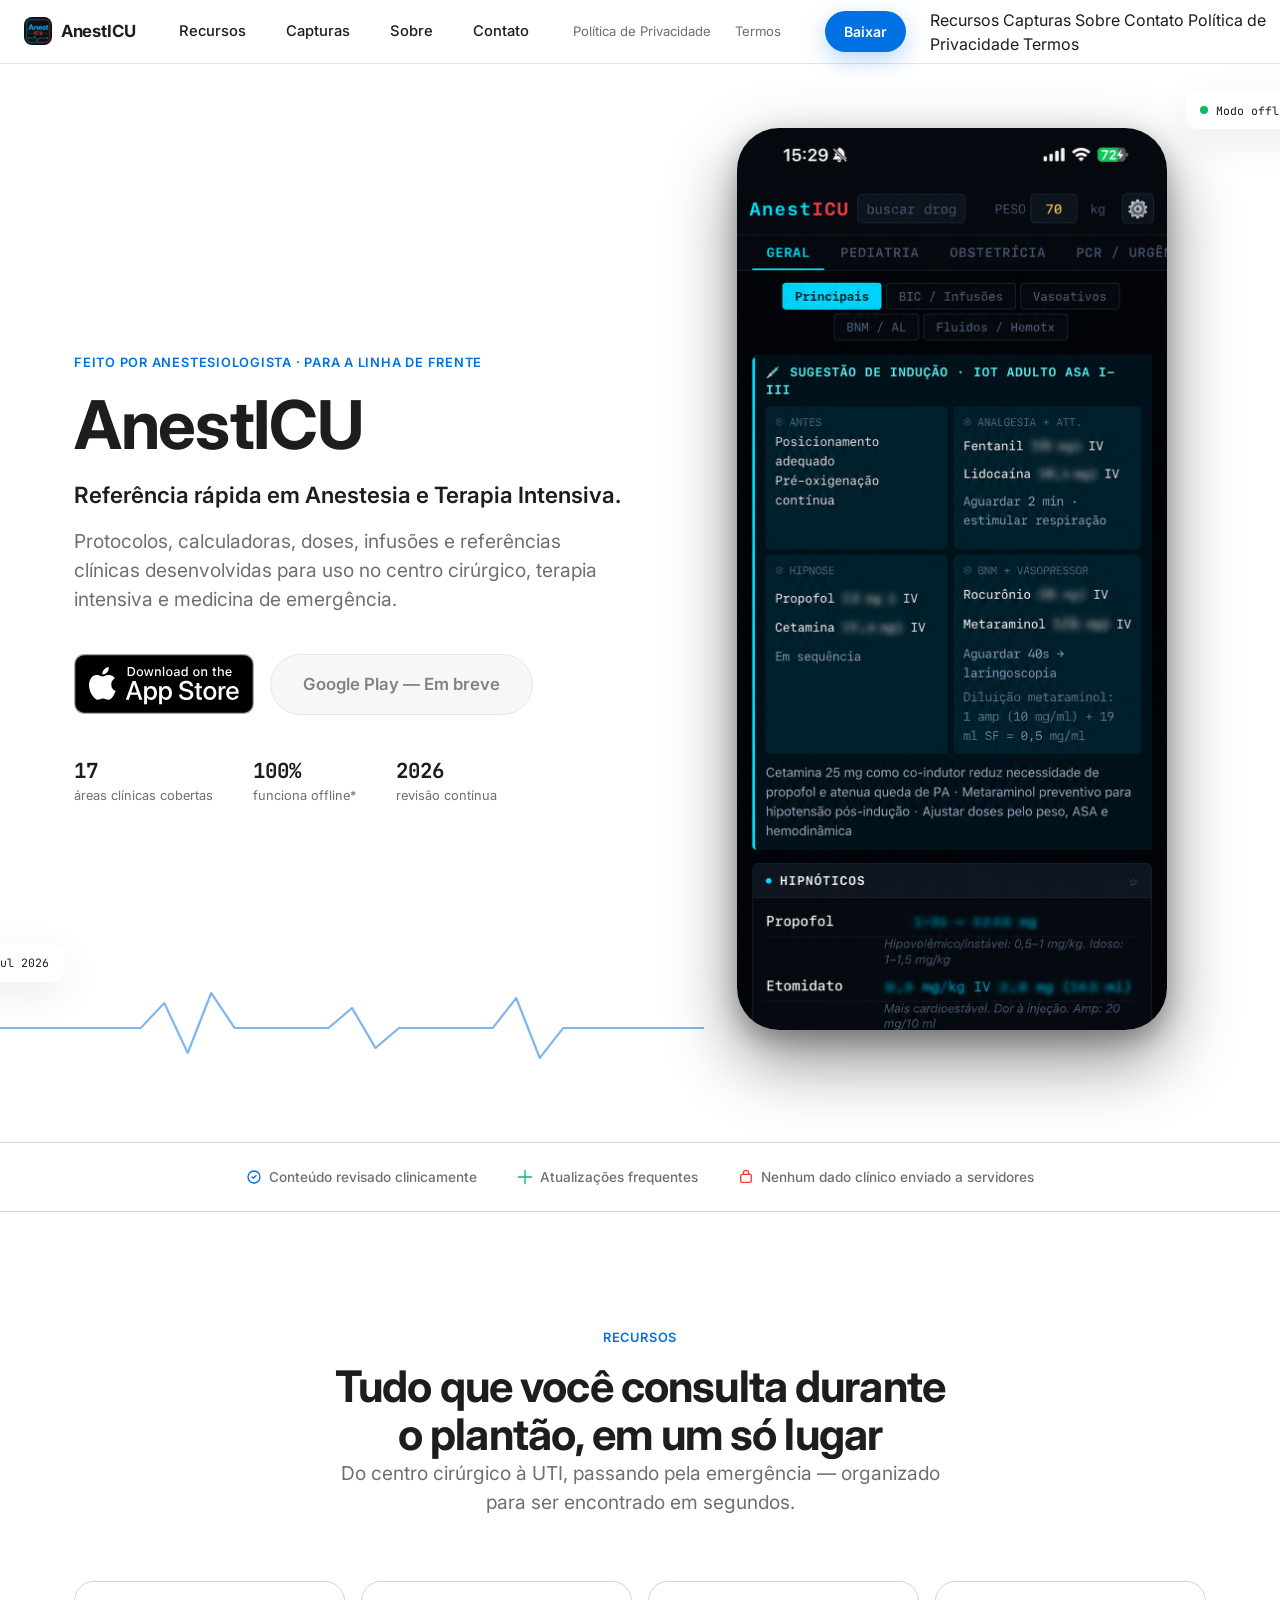
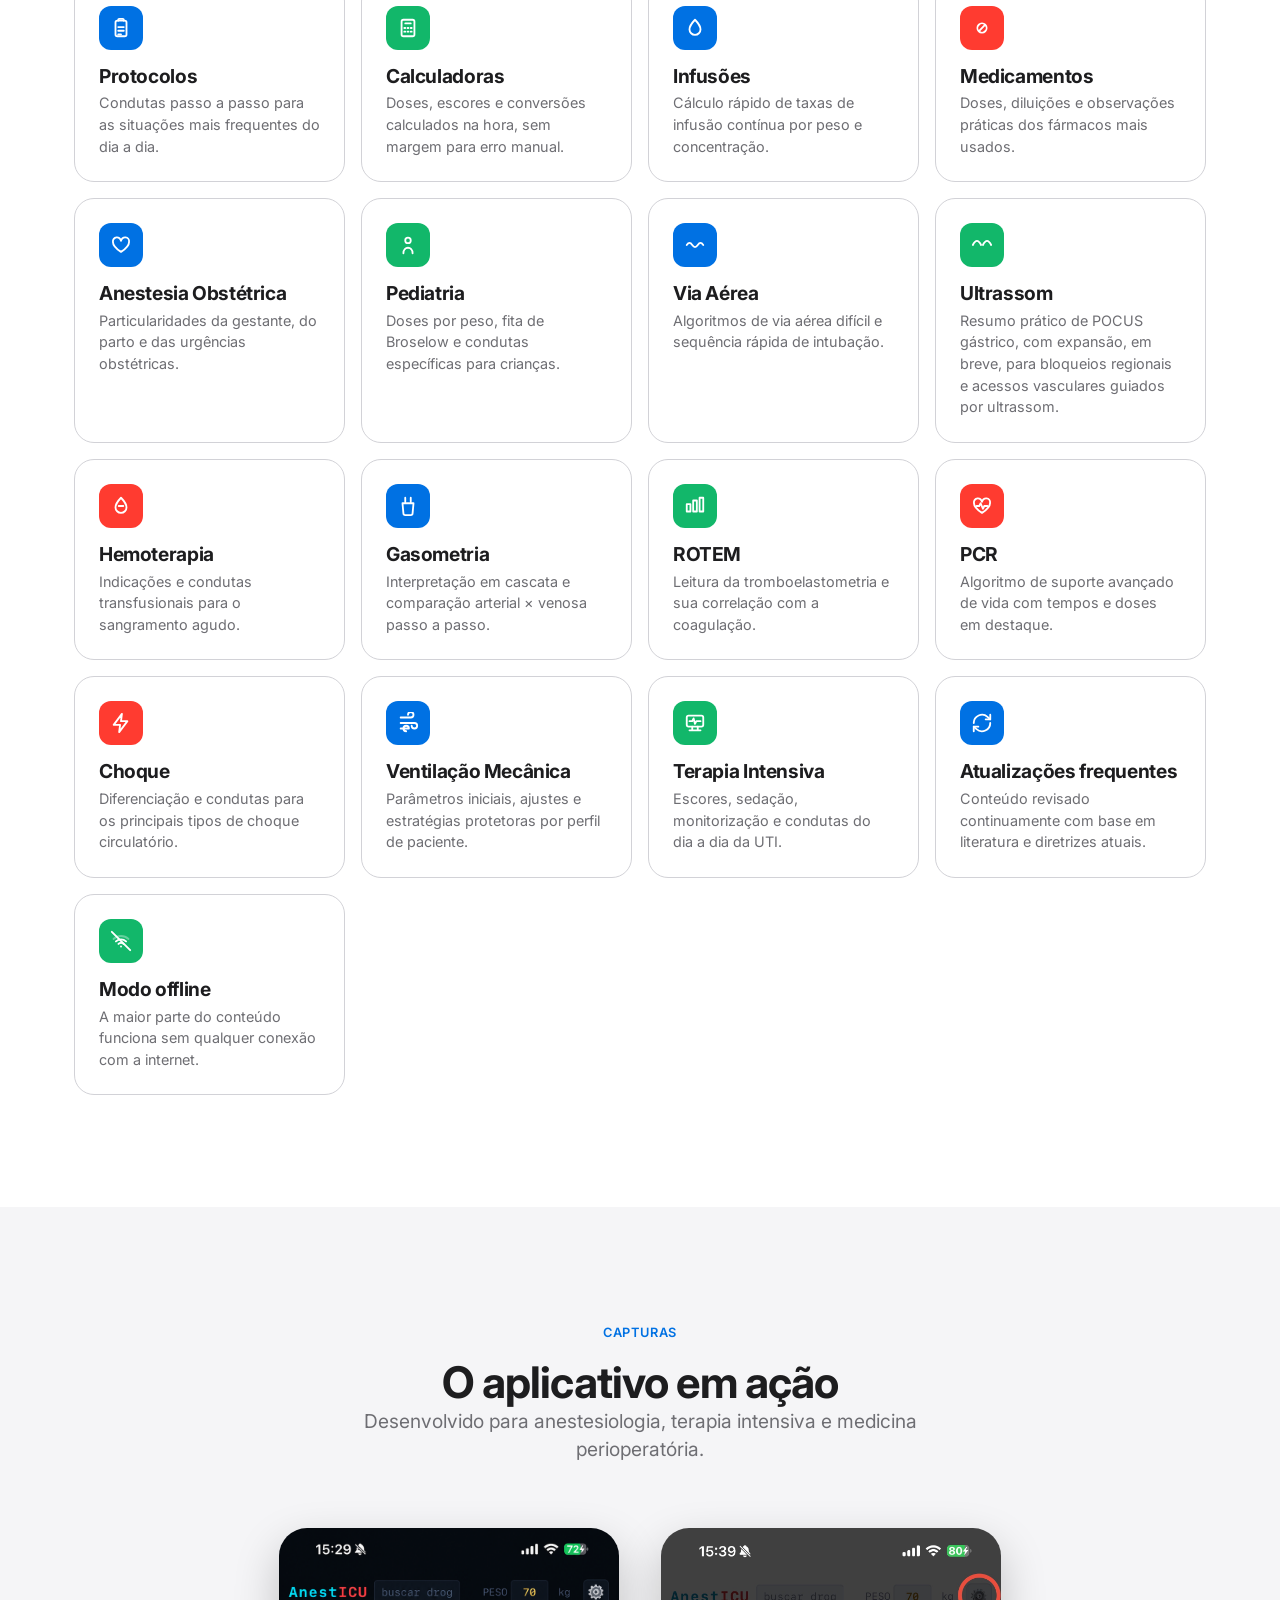
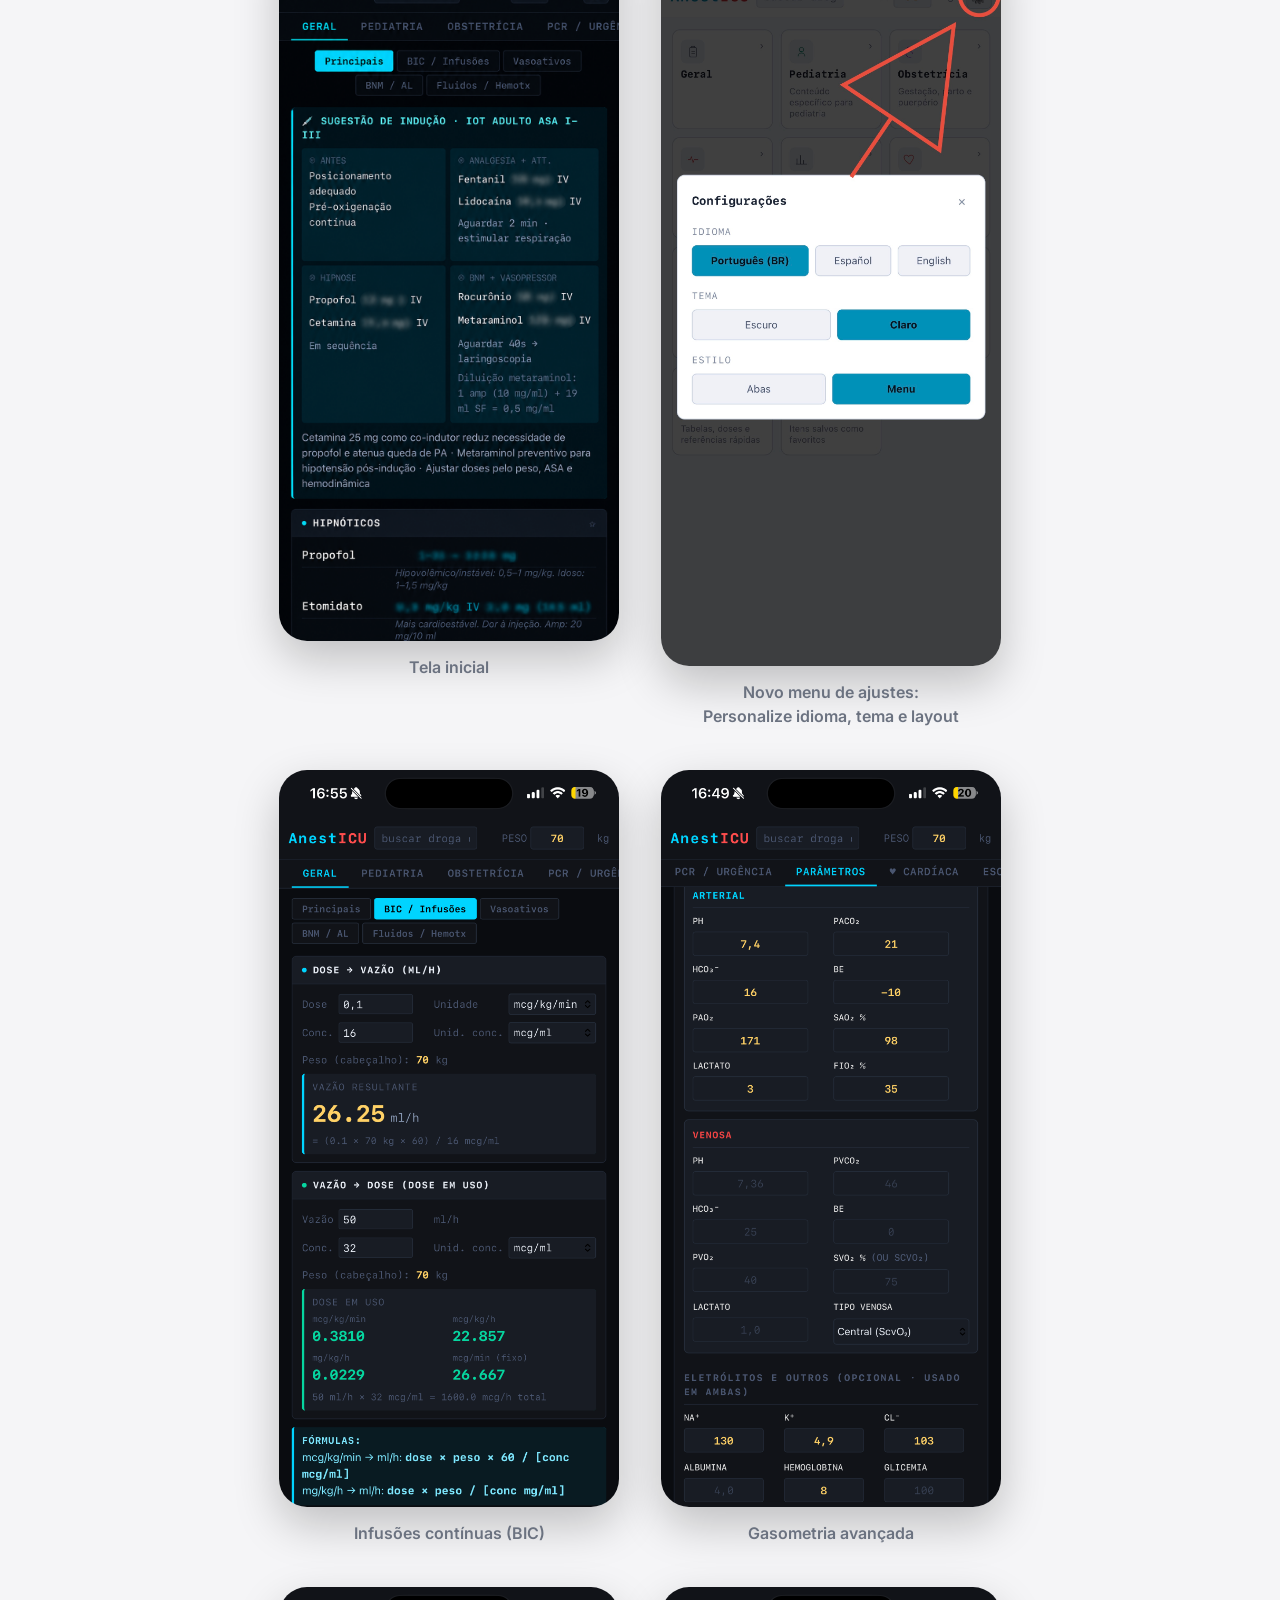
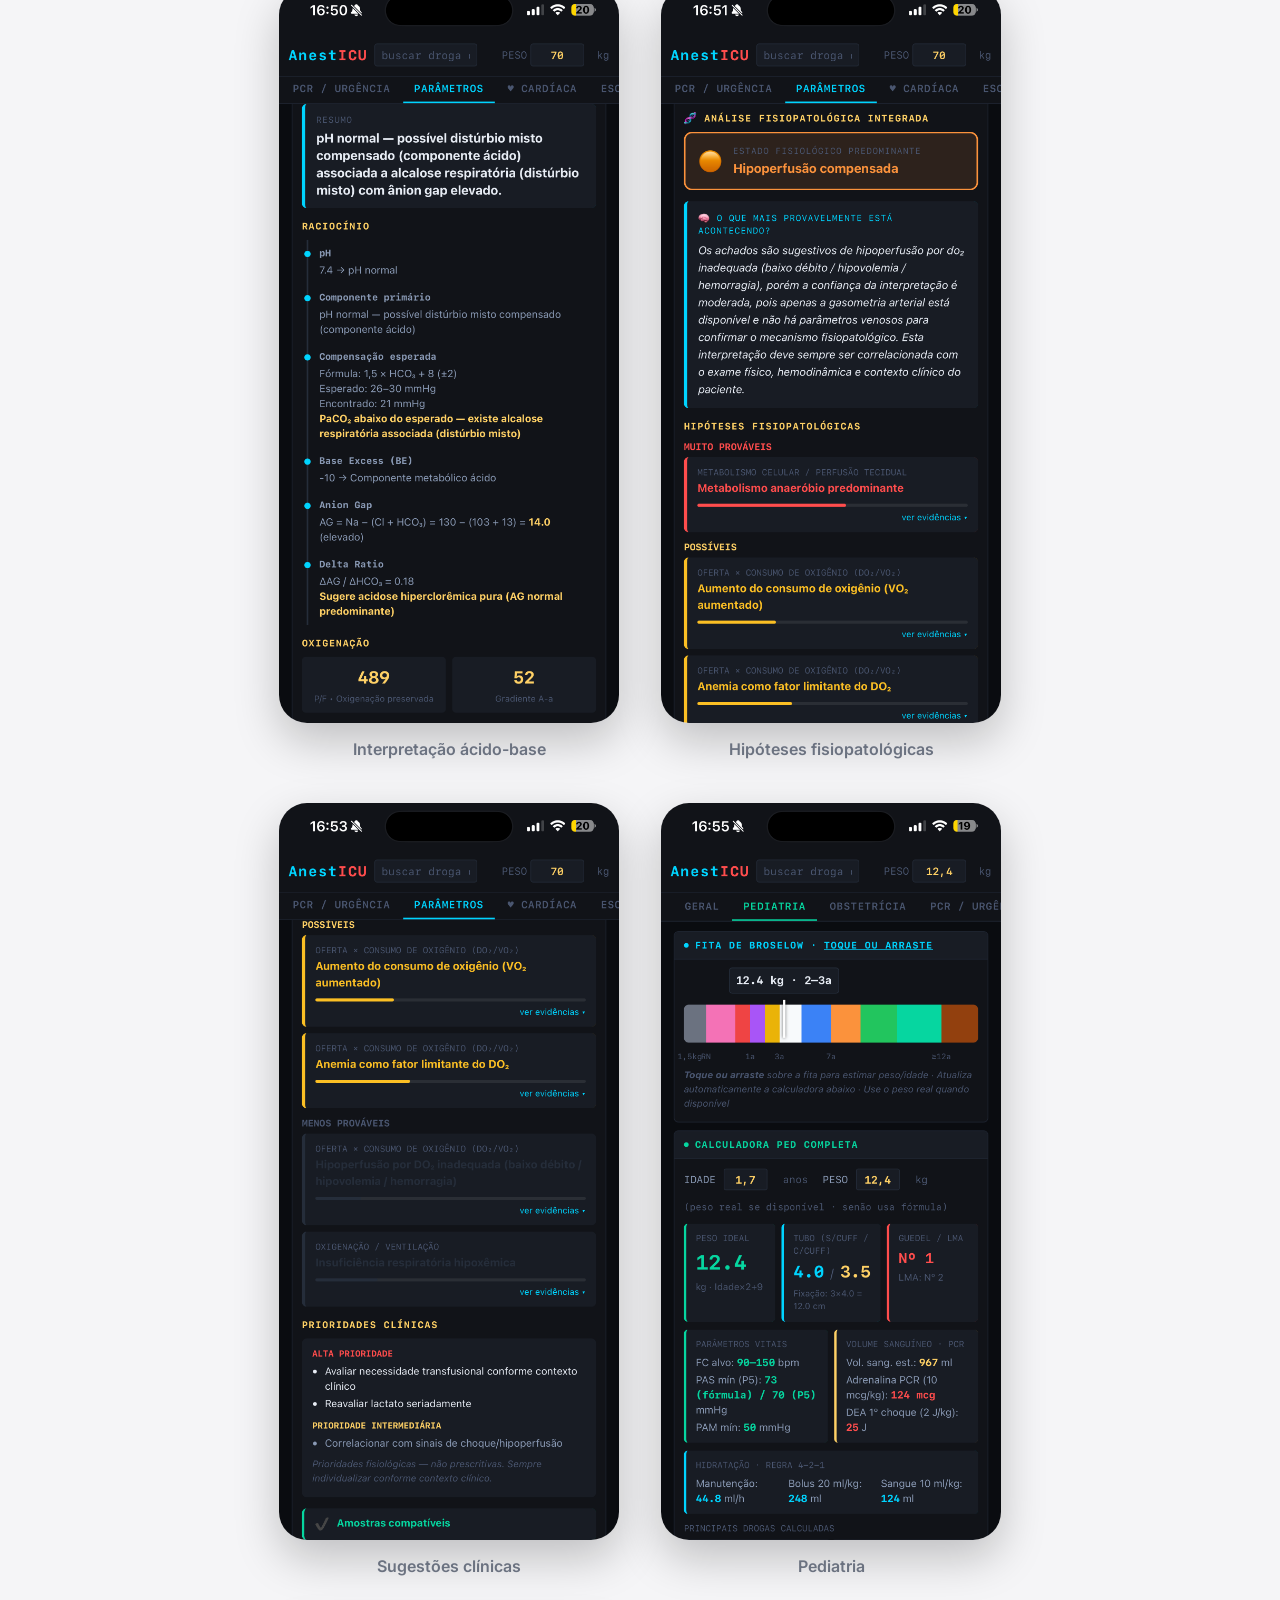
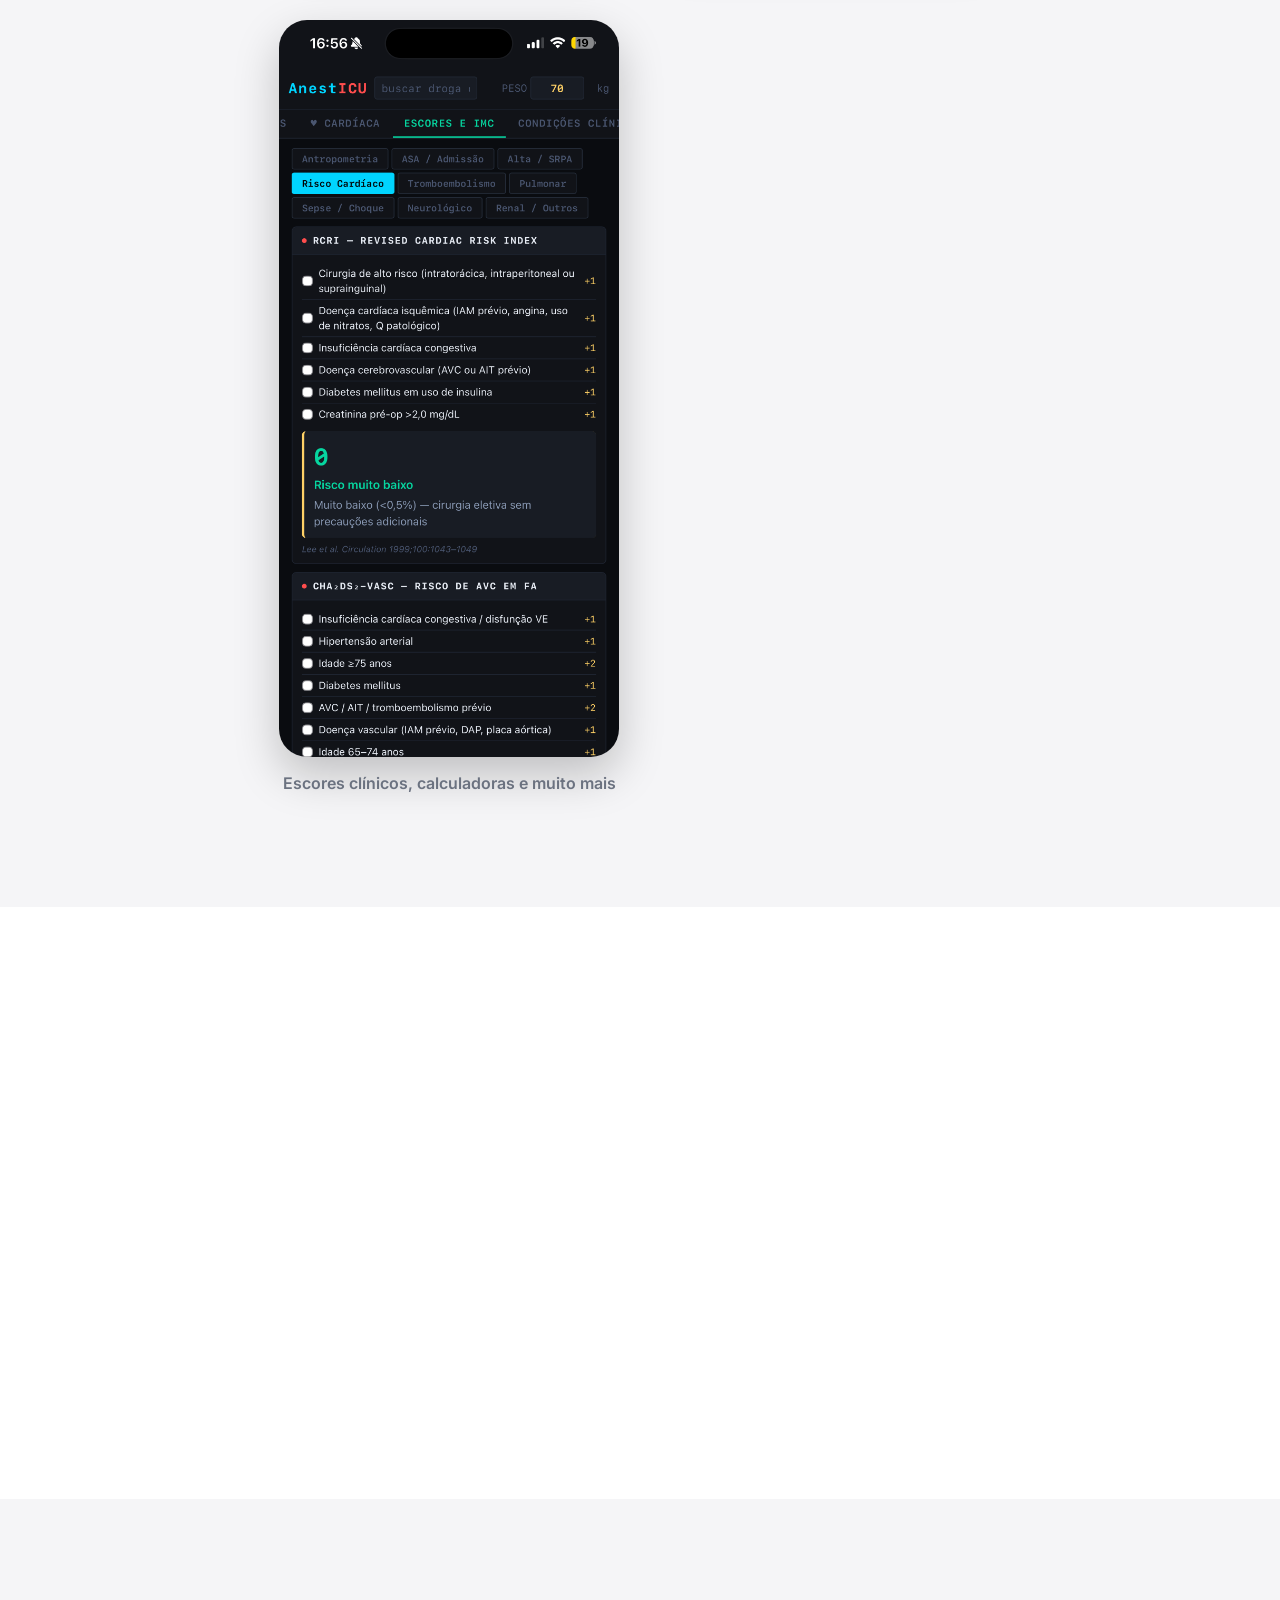
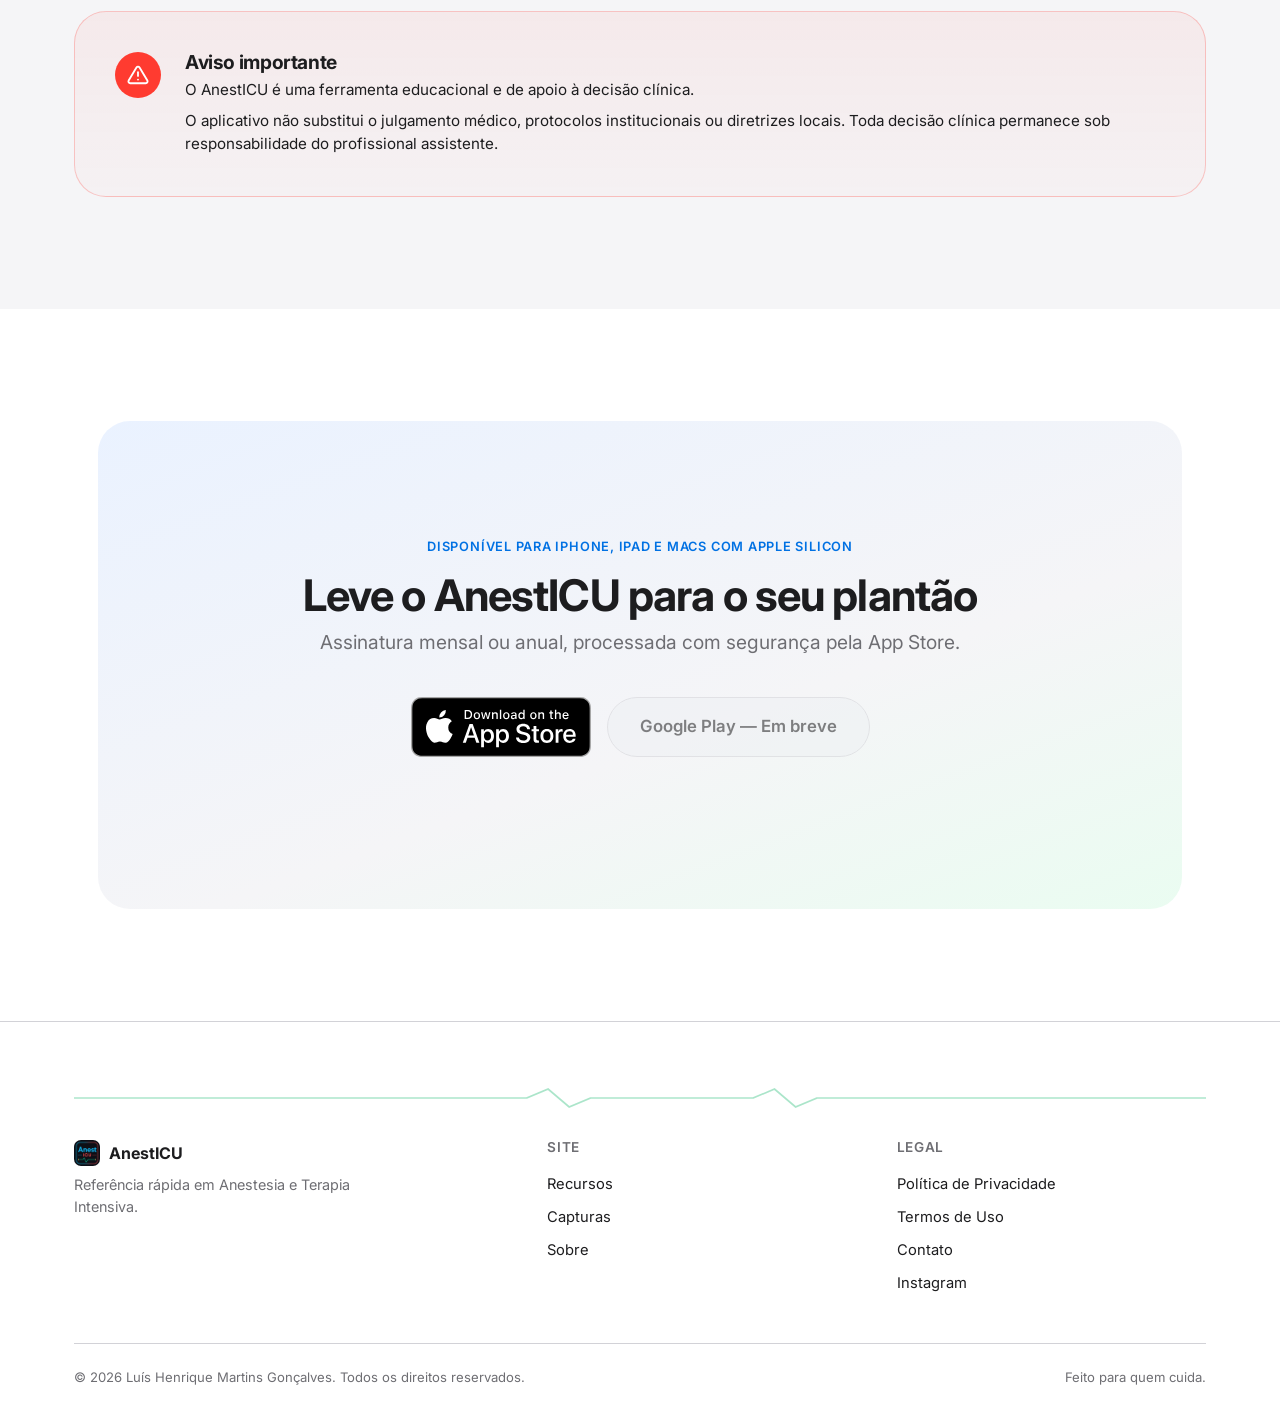
==== index.html @ 001b87fc "salvar novas imagens" ====
<!DOCTYPE html>
<html lang="pt-BR">
<head>
<meta charset="UTF-8" />
<meta name="viewport" content="width=device-width, initial-scale=1.0" />
<title>AnestICU — Referência rápida em Anestesia e Terapia Intensiva</title>
<meta name="description" content="AnestICU reúne protocolos, calculadoras, doses de medicamentos e referências clínicas para anestesiologistas, intensivistas, emergencistas e residentes. Acesso rápido, inclusive offline." />
<meta name="keywords" content="anestesia, terapia intensiva, UTI, anestesiologia, aplicativo médico, calculadora médica, protocolos clínicos, gasometria, ROTEM, via aérea, emergência" />
<meta name="author" content="Luís Henrique Martins Gonçalves" />
<link rel="canonical" href="https://drluishmg-code.github.io/anesticu/index.html" />

<!-- logo.png e PWA -->
<link rel="icon" type="image/x-icon" href="assets/favicon.ico" />
<link rel="apple-touch-icon" href="assets/logo.png" />
<link rel="manifest" href="manifest.json" />
<meta name="theme-color" content="#0071e3" />

<!-- Open Graph -->
<meta property="og:type" content="website" />
<meta property="og:title" content="AnestICU — Referência rápida em Anestesia e Terapia Intensiva" />
<meta property="og:description" content="Protocolos, calculadoras, doses e referências clínicas para uso no centro cirúrgico, UTI e emergência." />
<meta property="og:image" content="https://drluishmg-code.github.io/anesticu/assets/social-preview.png" />
<meta property="og:url" content="https://drluishmg-code.github.io/anesticu/index.html" />
<meta property="og:locale" content="pt_BR" />
<meta property="og:site_name" content="AnestICU" />

<!-- Twitter Card -->
<meta name="twitter:card" content="summary_large_image" />
<meta name="twitter:title" content="AnestICU — Referência rápida em Anestesia e Terapia Intensiva" />
<meta name="twitter:description" content="Protocolos, calculadoras, doses e referências clínicas para anestesiologistas e intensivistas." />
<meta name="twitter:image" content="https://drluishmg-code.github.io/anesticu/assets/social-preview.png" />

<!-- Fontes (Google Fonts) -->
<link rel="preconnect" href="https://fonts.googleapis.com" />
<link rel="preconnect" href="https://fonts.gstatic.com" crossorigin />
<link href="https://fonts.googleapis.com/css2?family=Inter:wght@400;500;600;700;800&family=JetBrains+Mono:wght@500;700&display=swap" rel="stylesheet" />

<link rel="stylesheet" href="style.css" />

<!-- Schema.org: MedicalWebPage / MobileApplication -->
<script type="application/ld+json">
{
  "@context": "https://schema.org",
  "@type": "MobileApplication",
  "name": "AnestICU",
  "applicationCategory": "MedicalApplication",
  "operatingSystem": "iOS",
  "description": "Aplicativo de referência rápida em anestesia e terapia intensiva com protocolos, calculadoras, doses e algoritmos clínicos.",
  "author": {
    "@type": "Person",
    "name": "Luís Henrique Martins Gonçalves"
  },
  "offers": {
    "@type": "Offer",
    "category": "subscription"
  }
}
</script>
</head>
<body>

<a class="visually-hidden" href="#main">Pular para o conteúdo</a>

<!-- ===================== HEADER ===================== -->
<header class="site-header">
  <div class="container nav">
    <a href="index.html" class="nav-brand">
      <img src="assets/logo.png" alt="" width="28" height="28" />
      <span>AnestICU</span>
    </a>

    <nav class="nav-links" aria-label="Navegação principal">
      <a href="#recursos">Recursos</a>
      <a href="#capturas">Capturas</a>
      <a href="#sobre">Sobre</a>
      <a href="contact.html">Contato</a>
    </nav>

    <div class="nav-secondary-links" aria-label="Navegação legal">
      <a href="privacy.html">Política de Privacidade</a>
      <a href="terms.html">Termos</a>
    </div>

    <div class="nav-cta">
      <a href="#download" class="btn btn-primary" style="padding:0.6rem 1.2rem; font-size:0.88rem;">Baixar</a>
      <button class="nav-toggle" aria-label="Abrir menu" aria-expanded="false" aria-controls="navDrawer">
        <span></span><span></span><span></span>
      </button>
    </div>
  </div>

  <div class="nav-drawer" id="navDrawer">
    <a href="#recursos">Recursos</a>
    <a href="#capturas">Capturas</a>
    <a href="#sobre">Sobre</a>
    <a href="contact.html">Contato</a>
    <a href="privacy.html">Política de Privacidade</a>
    <a href="terms.html">Termos</a>
  </div>
</header>

<main id="main">

  <!-- ===================== HERO ===================== -->
  <section class="hero">
    <svg class="hero-ecg" viewBox="0 0 600 90" preserveAspectRatio="none" aria-hidden="true">
      <path d="M0 45 H120 L140 20 L160 70 L180 10 L200 45 H260 L280 45 L300 25 L320 65 L340 45 H420 L440 15 L460 75 L480 45 H600" />
    </svg>

    <div class="container">
      <div class="hero-copy reveal">
        <span class="eyebrow">Feito por anestesiologista · para a linha de frente</span>
        <h1>AnestICU</h1>
        <p class="lede-title">Referência rápida em Anestesia e Terapia Intensiva.</p>
        <p class="lede">Protocolos, calculadoras, doses, infusões e referências clínicas desenvolvidas para uso no centro cirúrgico, terapia intensiva e medicina de emergência.</p>

        <div class="hero-actions">
         
         
<a href="https://apps.apple.com/br/app/id6787523253"
   target="_blank"
   rel="noopener"
   class="appstore-link">

    <img
        src="assets/screenshots/appstore.svg"
        alt="Baixar na App Store"
        class="appstore-badge">

</a>


          <a href="#" class="btn btn-secondary btn-lg" aria-disabled="true" tabindex="-1">Google Play — Em breve</a>
        </div>

        <div class="hero-meta">
          <div>
            <strong>17</strong>
            <span>áreas clínicas cobertas</span>
          </div>
          <div>
            <strong>100%</strong>
            <span>funciona offline*</span>
          </div>
          <div>
            <strong>2026</strong>
            <span>revisão contínua</span>
          </div>
        </div>
      </div>

<div class="hero-figure reveal">
    <img
        src="assets/app-main.png"
        alt="Tela principal do aplicativo AnestICU"
        class="hero-app-image">
</div>

        <div class="floating-chip chip-1"><span class="dot green"></span> Modo offline ativo</div>
        <div class="floating-chip chip-2"><span class="dot blue"></span> Atualizado · Jul 2026</div>
      </div>
    </div>
  </section>

  <!-- ===================== TRUST BAR ===================== -->
  <div class="trust-bar">
    <div class="container">
      <ul>
        <li>
          <svg viewBox="0 0 24 24" fill="none" stroke="var(--color-blue)" stroke-width="2" stroke-linecap="round" stroke-linejoin="round" aria-hidden="true"><path d="M9 12l2 2 4-4"/><circle cx="12" cy="12" r="9"/></svg>
          Conteúdo revisado clinicamente
        </li>
        <li>
          <svg viewBox="0 0 24 24" fill="none" stroke="var(--color-green)" stroke-width="2" stroke-linecap="round" stroke-linejoin="round" aria-hidden="true"><path d="M12 2v20M2 12h20"/></svg>
          Atualizações frequentes
        </li>
        <li>
          <svg viewBox="0 0 24 24" fill="none" stroke="var(--color-red)" stroke-width="2" stroke-linecap="round" stroke-linejoin="round" aria-hidden="true"><rect x="4" y="8" width="16" height="12" rx="2"/><path d="M8 8V6a4 4 0 0 1 8 0v2"/></svg>
          Nenhum dado clínico enviado a servidores
        </li>
      </ul>
    </div>
  </div>

  <!-- ===================== RECURSOS ===================== -->
  <section class="section" id="recursos">
    <div class="container">
      <div class="section-head center reveal">
        <span class="eyebrow">Recursos</span>
        <h2>Tudo que você consulta durante o plantão, em um só lugar</h2>
        <p class="lede">Do centro cirúrgico à UTI, passando pela emergência — organizado para ser encontrado em segundos.</p>
      </div>

      <div class="features-grid">

        <div class="feature-card reveal">
          <div class="feature-icon blue"><svg viewBox="0 0 24 24" fill="none" stroke="currentColor" stroke-width="2" stroke-linecap="round" stroke-linejoin="round"><rect x="6" y="4" width="12" height="17" rx="2"/><path d="M9 4V3a1 1 0 0 1 1-1h4a1 1 0 0 1 1 1v1"/><path d="M9 11h6M9 15h6M9 19h3"/></svg></div>
          <h3>Protocolos</h3>
          <p>Condutas passo a passo para as situações mais frequentes do dia a dia.</p>
        </div>

        <div class="feature-card reveal">
          <div class="feature-icon green"><svg viewBox="0 0 24 24" fill="none" stroke="currentColor" stroke-width="2" stroke-linecap="round" stroke-linejoin="round"><rect x="5" y="3" width="14" height="18" rx="2"/><path d="M9 7h6M8 12h1M11.5 12h1M15 12h1M8 16h1M11.5 16h1M15 16h1"/></svg></div>
          <h3>Calculadoras</h3>
          <p>Doses, escores e conversões calculados na hora, sem margem para erro manual.</p>
        </div>

        <div class="feature-card reveal">
          <div class="feature-icon blue"><svg viewBox="0 0 24 24" fill="none" stroke="currentColor" stroke-width="2" stroke-linecap="round" stroke-linejoin="round"><path d="M12 3s6 6.2 6 10.5A6 6 0 0 1 6 13.5C6 9.2 12 3 12 3z"/></svg></div>
          <h3>Infusões</h3>
          <p>Cálculo rápido de taxas de infusão contínua por peso e concentração.</p>
        </div>

        <div class="feature-card reveal">
          <div class="feature-icon red"><svg viewBox="0 0 24 24" fill="none" stroke="currentColor" stroke-width="2" stroke-linecap="round" stroke-linejoin="round"><rect x="7" y="7" width="10" height="10" rx="5" transform="rotate(45 12 12)"/><path d="M9.5 14.5l5-5"/></svg></div>
          <h3>Medicamentos</h3>
          <p>Doses, diluições e observações práticas dos fármacos mais usados.</p>
        </div>

        <div class="feature-card reveal">
          <div class="feature-icon blue"><svg viewBox="0 0 24 24" fill="none" stroke="currentColor" stroke-width="2" stroke-linecap="round" stroke-linejoin="round"><path d="M20.8 8.6a4.4 4.4 0 0 0-8.8-1.1 4.4 4.4 0 0 0-8.8 1.1c0 5 8.8 10.9 8.8 10.9s8.8-5.9 8.8-10.9z"/></svg></div>
          <h3>Anestesia Obstétrica</h3>
          <p>Particularidades da gestante, do parto e das urgências obstétricas.</p>
        </div>

        <div class="feature-card reveal">
          <div class="feature-icon green"><svg viewBox="0 0 24 24" fill="none" stroke="currentColor" stroke-width="2" stroke-linecap="round" stroke-linejoin="round"><circle cx="12" cy="7" r="3"/><path d="M7 21c0-4 2.5-6 5-6s5 2 5 6"/></svg></div>
          <h3>Pediatria</h3>
          <p>Doses por peso, fita de Broselow e condutas específicas para crianças.</p>
        </div>

        <div class="feature-card reveal">
          <div class="feature-icon blue"><svg viewBox="0 0 24 24" fill="none" stroke="currentColor" stroke-width="2" stroke-linecap="round" stroke-linejoin="round"><path d="M3 12c2-3 4-3 6 0s4 3 6 0 4-3 6 0"/></svg></div>
          <h3>Via Aérea</h3>
          <p>Algoritmos de via aérea difícil e sequência rápida de intubação.</p>
        </div>

        <div class="feature-card reveal">
          <div class="feature-icon green"><svg viewBox="0 0 24 24" fill="none" stroke="currentColor" stroke-width="2" stroke-linecap="round" stroke-linejoin="round"><path d="M2 12c3-6 6-6 9 0"/><path d="M13 12c3-6 6-6 9 0"/></svg></div>
          <h3>Ultrassom</h3>
          <p> Resumo prático de POCUS gástrico, com expansão, em breve, para bloqueios regionais e acessos vasculares guiados por ultrassom.</p>
        </div>

        <div class="feature-card reveal">
          <div class="feature-icon red"><svg viewBox="0 0 24 24" fill="none" stroke="currentColor" stroke-width="2" stroke-linecap="round" stroke-linejoin="round"><path d="M12 3s6 6.2 6 10.5A6 6 0 0 1 6 13.5C6 9.2 12 3 12 3z"/><path d="M9.5 12h5"/></svg></div>
          <h3>Hemoterapia</h3>
          <p>Indicações e condutas transfusionais para o sangramento agudo.</p>
        </div>

        <div class="feature-card reveal">
          <div class="feature-icon blue"><svg viewBox="0 0 24 24" fill="none" stroke="currentColor" stroke-width="2" stroke-linecap="round" stroke-linejoin="round"><path d="M9 3v4M15 3v4M6 9h12l-1 11a2 2 0 0 1-2 2H9a2 2 0 0 1-2-2z"/></svg></div>
          <h3>Gasometria</h3>
          <p>Interpretação em cascata e comparação arterial × venosa passo a passo.</p>
        </div>

        <div class="feature-card reveal">
          <div class="feature-icon green"><svg viewBox="0 0 24 24" fill="none" stroke="currentColor" stroke-width="2" stroke-linecap="round" stroke-linejoin="round"><rect x="3" y="10" width="4" height="8"/><rect x="10" y="6" width="4" height="12"/><rect x="17" y="3" width="4" height="15"/></svg></div>
          <h3>ROTEM</h3>
          <p>Leitura da tromboelastometria e sua correlação com a coagulação.</p>
        </div>

        <div class="feature-card reveal">
          <div class="feature-icon red"><svg viewBox="0 0 24 24" fill="none" stroke="currentColor" stroke-width="2" stroke-linecap="round" stroke-linejoin="round"><path d="M20.8 8.6a4.4 4.4 0 0 0-8.8-1.1 4.4 4.4 0 0 0-8.8 1.1c0 5 8.8 10.9 8.8 10.9s8.8-5.9 8.8-10.9z"/><path d="M6 12h3l1.5-3L13 15l1.5-3H18"/></svg></div>
          <h3>PCR</h3>
          <p>Algoritmo de suporte avançado de vida com tempos e doses em destaque.</p>
        </div>

        <div class="feature-card reveal">
          <div class="feature-icon red"><svg viewBox="0 0 24 24" fill="none" stroke="currentColor" stroke-width="2" stroke-linecap="round" stroke-linejoin="round"><path d="M13 2 4 14h7l-1 8 9-12h-7z"/></svg></div>
          <h3>Choque</h3>
          <p>Diferenciação e condutas para os principais tipos de choque circulatório.</p>
        </div>

        <div class="feature-card reveal">
          <div class="feature-icon blue"><svg viewBox="0 0 24 24" fill="none" stroke="currentColor" stroke-width="2" stroke-linecap="round" stroke-linejoin="round"><path d="M4 6h11a3 3 0 1 0-3-3M4 12h15a3 3 0 1 1-3 3M4 18h9a3 3 0 1 0-3 3"/></svg></div>
          <h3>Ventilação Mecânica</h3>
          <p>Parâmetros iniciais, ajustes e estratégias protetoras por perfil de paciente.</p>
        </div>

        <div class="feature-card reveal">
          <div class="feature-icon green"><svg viewBox="0 0 24 24" fill="none" stroke="currentColor" stroke-width="2" stroke-linecap="round" stroke-linejoin="round"><rect x="3" y="4" width="18" height="12" rx="2"/><path d="M6 20h12M9 16v4M15 16v4"/><path d="M6 10h3l1.5-3L12 13l1.5-3H18"/></svg></div>
          <h3>Terapia Intensiva</h3>
          <p>Escores, sedação, monitorização e condutas do dia a dia da UTI.</p>
        </div>

        <div class="feature-card reveal">
          <div class="feature-icon blue"><svg viewBox="0 0 24 24" fill="none" stroke="currentColor" stroke-width="2" stroke-linecap="round" stroke-linejoin="round"><path d="M3 12a9 9 0 0 1 15-6.7L21 8"/><path d="M21 3v5h-5"/><path d="M21 12a9 9 0 0 1-15 6.7L3 16"/><path d="M3 21v-5h5"/></svg></div>
          <h3>Atualizações frequentes</h3>
          <p>Conteúdo revisado continuamente com base em literatura e diretrizes atuais.</p>
        </div>

        <div class="feature-card reveal">
          <div class="feature-icon green"><svg viewBox="0 0 24 24" fill="none" stroke="currentColor" stroke-width="2" stroke-linecap="round" stroke-linejoin="round"><path d="M12 18h.01"/><path d="M9.2 15.2a4 4 0 0 1 5.6 0"/><path d="M6.5 12.5a8 8 0 0 1 11 0"/><path d="M3.8 9.8a12 12 0 0 1 16.4 0" opacity=".35"/><path d="M2 2l20 20"/></svg></div>
          <h3>Modo offline</h3>
          <p>A maior parte do conteúdo funciona sem qualquer conexão com a internet.</p>
        </div>

      </div>
    </div>
  </section>

  <!-- ===================== CAPTURAS DE TELA ===================== -->
 <!-- ===================== CAPTURAS DE TELA ===================== -->
<section class="section section-alt" id="capturas">

  <div class="container">

    <div class="section-head center reveal">
      <span class="eyebrow">Capturas</span>
      <h2>O aplicativo em ação</h2>
      <p class="lede">
        Desenvolvido para anestesiologia, terapia intensiva e medicina perioperatória.
      </p>
    </div>

    <div class="screens-gallery">

      <figure class="screen-card reveal">
        <img src="assets/screenshots/home.png" alt="Tela inicial">
        <figcaption>Tela inicial</figcaption>
      </figure>

      <figure class="screen-card reveal">
        <img src="assets/screenshots/IMG_6895.jpg" alt="Ajustes">
        <figcaption>Novo menu de ajustes:<br> Personalize idioma, tema e layout</figcaption>
      </figure>

      <figure class="screen-card reveal">
        <img src="assets/screenshots/bic.PNG" alt="Infusões">
        <figcaption>Infusões contínuas (BIC)</figcaption>
      </figure>

      <figure class="screen-card reveal">
        <img src="assets/screenshots/gaso1.PNG" alt="Gasometria">
        <figcaption>Gasometria avançada</figcaption>
      </figure>

      <figure class="screen-card reveal">
        <img src="assets/screenshots/gaso2.PNG" alt="Interpretação">
        <figcaption>Interpretação ácido-base</figcaption>
      </figure>

      <figure class="screen-card reveal">
        <img src="assets/screenshots/gaso3.PNG" alt="Hipóteses">
        <figcaption>Hipóteses fisiopatológicas</figcaption>
      </figure>

      <figure class="screen-card reveal">
        <img src="assets/screenshots/gaso4.PNG" alt="Condutas">
        <figcaption>Sugestões clínicas</figcaption>
      </figure>

      <figure class="screen-card reveal">
        <img src="assets/screenshots/ped.PNG" alt="Pediatria">
        <figcaption>Pediatria</figcaption>
      </figure>

      <figure class="screen-card reveal">
        <img src="assets/screenshots/rci.PNG" alt="Risco cardíaco">
        <figcaption>Escores clínicos, calculadoras e muito mais</figcaption>
      </figure>

    </div>

  </div>

</section>

  <!-- ===================== SOBRE ===================== -->
  <section class="section" id="sobre">
    <div class="container about-grid">
      <div class="about-visual reveal">
        <div class="stat-row"><strong>17</strong><span>áreas clínicas organizadas em um só app</span></div>
        <div class="stat-row"><strong>1</strong><span>anestesiologista brasileiro por trás do conteúdo</span></div>
        <div class="stat-row"><strong>2026</strong><span>revisão contínua da literatura</span></div>
      </div>

      <div class="about-copy reveal">
        <span class="eyebrow">Sobre o projeto</span>
        <h2>Desenvolvido por anestesiologista para anestesiologistas.</h2>
        <p>O AnestICU nasceu da necessidade de reunir em um único aplicativo as informações mais utilizadas durante a prática clínica diária.</p>
        <p>Todo o conteúdo é continuamente revisado e atualizado com base em literatura científica, diretrizes internacionais e experiência clínica.</p>
      </div>
    </div>
  </section>

  <!-- ===================== AVISO IMPORTANTE ===================== -->
  <section class="section section-alt">
    <div class="container">
      <div class="notice reveal">
        <div class="notice-icon">
          <svg viewBox="0 0 24 24" fill="none" stroke="currentColor" stroke-width="2" stroke-linecap="round" stroke-linejoin="round"><path d="M12 9v4"/><path d="M12 17h.01"/><path d="M10.3 3.9 1.8 18a2 2 0 0 0 1.7 3h17a2 2 0 0 0 1.7-3L13.7 3.9a2 2 0 0 0-3.4 0z"/></svg>
        </div>
        <div>
          <h3>Aviso importante</h3>
          <p>O AnestICU é uma ferramenta educacional e de apoio à decisão clínica.</p>
          <p>O aplicativo não substitui o julgamento médico, protocolos institucionais ou diretrizes locais. Toda decisão clínica permanece sob responsabilidade do profissional assistente.</p>
        </div>
      </div>
    </div>
  </section>

  <!-- ===================== CTA FINAL / DOWNLOAD ===================== -->
  <section class="section" id="download">
    <div class="container">
      <div class="final-cta reveal">
        <span class="eyebrow">Disponível para iPhone, iPad e Macs com Apple Silicon</span>
        <h2>Leve o AnestICU para o seu plantão</h2>
        <p class="lede">Assinatura mensal ou anual, processada com segurança pela App Store.</p>
        <div class="hero-actions">
<a href="https://apps.apple.com/br/app/id6787523253"
   target="_blank"
   rel="noopener"
   class="appstore-link">

    <img
        src="assets/screenshots/appstore.svg"
        alt="Baixar na App Store"
        class="appstore-badge">

</a>
          <a href="#" class="btn btn-secondary btn-lg" aria-disabled="true" tabindex="-1">Google Play — Em breve</a>
        </div>
      </div>
    </div>
  </section>

</main>

<!-- ===================== FOOTER ===================== -->
<footer class="site-footer">
  <div class="container">
    <svg class="ecg-divider" viewBox="0 0 800 24" preserveAspectRatio="none" aria-hidden="true">
      <path d="M0 12 H320 L335 3 L350 21 L365 12 H480 L495 3 L510 21 L525 12 H800"/>
    </svg>

    <div class="footer-top">
      <div>
        <div class="footer-brand">
          <img src="assets/logo.png" alt="" width="26" height="26" />
          <span>AnestICU</span>
        </div>
        <p class="footer-tagline">Referência rápida em Anestesia e Terapia Intensiva.</p>
      </div>

      <div class="footer-col">
        <h4>Site</h4>
        <ul>
          <li><a href="#recursos">Recursos</a></li>
          <li><a href="#capturas">Capturas</a></li>
          <li><a href="#sobre">Sobre</a></li>
        </ul>
      </div>

      <div class="footer-col">
        <h4>Legal</h4>
        <ul>
          <li><a href="privacy.html">Política de Privacidade</a></li>
          <li><a href="terms.html">Termos de Uso</a></li>
          <li><a href="contact.html">Contato</a></li>
          <li><a href="https://instagram.com/anesticu" target="_blank" rel="noopener">Instagram</a></li>
        </ul>
      </div>
    </div>

    <div class="footer-bottom">
      <span>© <span data-year>2026</span> Luís Henrique Martins Gonçalves. Todos os direitos reservados.</span>
      <span>Feito para quem cuida.</span>
    </div>
  </div>
</footer>

<button class="back-to-top" aria-label="Voltar ao topo">
  <svg viewBox="0 0 24 24" fill="none" stroke="currentColor" stroke-width="2" stroke-linecap="round" stroke-linejoin="round"><path d="M12 19V5"/><path d="M5 12l7-7 7 7"/></svg>
</button>

<script src="script.js"></script>
</body>
</html>
---- style.css ----
/* ==========================================================================
   AnestICU — Website institucional
   style.css
   Sistema de design: tokens de cor/tipografia + componentes + responsivo
   ========================================================================== */

/* ---------- 1. Design tokens ---------- */
:root {
  /* Cores — extraídas do logotipo do app */
  --color-blue: #0071e3;
  --color-blue-dark: #0058b0;
  --color-green: #12b76a;
  --color-red: #ff3b30;
  --color-red-dark: #d92c22;

  --color-bg: #ffffff;
  --color-bg-alt: #f5f5f7;
  --color-bg-alt-2: #eef1f4;
  --color-border: #d2d2d7;

  --color-text: #1d1d1f;
  --color-text-secondary: #6e6e73;
  --color-text-on-dark: #f5f5f7;

  /* Tipografia */
  --font-display: "Inter", -apple-system, BlinkMacSystemFont, "Segoe UI", sans-serif;
  --font-body: "Inter", -apple-system, BlinkMacSystemFont, "Segoe UI", sans-serif;
  --font-mono: "JetBrains Mono", "SFMono-Regular", Menlo, monospace;

  /* Espaçamento */
  --space-xs: 0.5rem;
  --space-sm: 1rem;
  --space-md: 1.5rem;
  --space-lg: 2.5rem;
  --space-xl: 4rem;
  --space-2xl: 7rem;

  /* Raios e sombras */
  --radius-sm: 12px;
  --radius-md: 20px;
  --radius-lg: 32px;
  --shadow-sm: 0 2px 10px rgba(0, 0, 0, 0.06);
  --shadow-md: 0 12px 40px rgba(0, 0, 0, 0.08);
  --shadow-lg: 0 24px 70px rgba(0, 0, 0, 0.12);

  /* Transições */
  --ease: cubic-bezier(0.22, 1, 0.36, 1);
  --dur-fast: 0.2s;
  --dur-med: 0.5s;
  --dur-slow: 0.9s;

  --header-h: 64px;
  --max-w: 1180px;
}

/* ---------- 2. Reset ---------- */
*,
*::before,
*::after {
  box-sizing: border-box;
  margin: 0;
  padding: 0;
}

html {
  scroll-behavior: smooth;
  -webkit-text-size-adjust: 100%;
}

@media (prefers-reduced-motion: reduce) {
  html {
    scroll-behavior: auto;
  }
  *,
  *::before,
  *::after {
    animation-duration: 0.001ms !important;
    animation-iteration-count: 1 !important;
    transition-duration: 0.001ms !important;
    scroll-behavior: auto !important;
  }
}

body {
  font-family: var(--font-body);
  color: var(--color-text);
  background: var(--color-bg);
  line-height: 1.5;
  -webkit-font-smoothing: antialiased;
  overflow-x: hidden;
}

img {
  max-width: 100%;
  display: block;
}

a {
  color: inherit;
  text-decoration: none;
}

ul {
  list-style: none;
}

button {
  font: inherit;
  cursor: pointer;
  border: none;
  background: none;
  color: inherit;
}

/* Foco visível para acessibilidade */
a:focus-visible,
button:focus-visible,
input:focus-visible,
textarea:focus-visible {
  outline: 2px solid var(--color-blue);
  outline-offset: 3px;
  border-radius: 4px;
}

.visually-hidden {
  position: absolute;
  left: -9999px;
  top: auto;
  z-index: 1000;
  background: var(--color-blue);
  color: #fff;
  padding: 0.6rem 1rem;
  border-radius: var(--radius-sm);
}

.visually-hidden:focus {
  left: var(--space-md);
  top: var(--space-xs);
}

.container {
  max-width: var(--max-w);
  margin-inline: auto;
  padding-inline: var(--space-md);
}

.section {
  padding-block: var(--space-2xl);
}

.section-alt {
  background: var(--color-bg-alt);
}

.eyebrow {
  display: inline-block;
  font-size: 0.8rem;
  font-weight: 600;
  letter-spacing: 0.06em;
  text-transform: uppercase;
  color: var(--color-blue);
  margin-bottom: var(--space-sm);
}

.section-head {
  max-width: 640px;
  margin-bottom: var(--space-xl);
}

.section-head.center {
  margin-inline: auto;
  text-align: center;
}

h1,
h2,
h3,
h4 {
  font-family: var(--font-display);
  font-weight: 700;
  letter-spacing: -0.02em;
  line-height: 1.1;
}

h2 {
  font-size: clamp(1.9rem, 3.4vw, 2.75rem);
}

h3 {
  font-size: 1.2rem;
}

p {
  color: var(--color-text-secondary);
}

.lede {
  font-size: clamp(1.05rem, 1.5vw, 1.25rem);
}

/* ---------- 3. Botões ---------- */
.btn {
  display: inline-flex;
  align-items: center;
  justify-content: center;
  gap: 0.5rem;
  padding: 0.9rem 1.7rem;
  border-radius: 999px;
  font-weight: 600;
  font-size: 0.98rem;
  transition: transform var(--dur-fast) var(--ease), box-shadow var(--dur-fast) var(--ease), background var(--dur-fast) var(--ease);
  white-space: nowrap;
}

.btn:hover {
  transform: translateY(-2px);
}

.btn:active {
  transform: translateY(0);
}

.btn-primary {
  background: var(--color-blue);
  color: #fff;
  box-shadow: 0 8px 24px rgba(0, 113, 227, 0.28);
}

.btn-primary:hover {
  background: var(--color-blue-dark);
  box-shadow: 0 12px 30px rgba(0, 113, 227, 0.36);
}

.btn-secondary {
  background: var(--color-bg-alt-2);
  color: var(--color-text);
  border: 1px solid var(--color-border);
}

.btn-secondary:hover {
  background: #e4e7ea;
}

.btn-secondary[aria-disabled="true"] {
  opacity: 0.55;
  pointer-events: none;
}

.btn-ghost {
  color: var(--color-blue);
  font-weight: 600;
}

.btn-lg {
  padding: 1.05rem 2rem;
  font-size: 1.05rem;
}

/* ---------- 4. Header ---------- */
.site-header {
  position: fixed;
  inset-block-start: 0;
  inset-inline: 0;
  height: var(--header-h);
  z-index: 100;
  display: flex;
  align-items: center;
  background: rgba(255, 255, 255, 0.72);
  backdrop-filter: saturate(180%) blur(20px);
  -webkit-backdrop-filter: saturate(180%) blur(20px);
  border-bottom: 1px solid rgba(210, 210, 215, 0.6);
  transition: box-shadow var(--dur-fast) var(--ease);
}

.site-header.is-scrolled {
  box-shadow: var(--shadow-sm);
}

.nav {
  width: 100%;
  display: flex;
  align-items: center;
  justify-content: space-between;
}

.nav-brand {
  display: flex;
  align-items: center;
  gap: 0.55rem;
  font-weight: 700;
  font-size: 1.05rem;
  letter-spacing: -0.01em;
}

.nav-brand img {
  width: 28px;
  height: 28px;
  border-radius: 8px;
}

.nav-links {
  display: flex;
  align-items: center;
  gap: var(--space-lg);
}

.nav-links a {
  font-size: 0.92rem;
  font-weight: 500;
  color: var(--color-text);
  position: relative;
  padding-block: 4px;
}

.nav-links a::after {
  content: "";
  position: absolute;
  left: 0;
  right: 100%;
  bottom: 0;
  height: 2px;
  background: var(--color-blue);
  transition: right var(--dur-fast) var(--ease);
  border-radius: 2px;
}

.nav-links a:hover::after,
.nav-links a[aria-current="page"]::after {
  right: 0;
}

.nav-secondary-links {
  display: flex;
  gap: var(--space-md);
}

.nav-secondary-links a {
  font-size: 0.82rem;
  color: var(--color-text-secondary);
}

.nav-toggle {
  display: none;
  flex-direction: column;
  gap: 5px;
  padding: 8px;
}

.nav-toggle span {
  width: 22px;
  height: 2px;
  background: var(--color-text);
  border-radius: 2px;
  transition: transform var(--dur-fast) var(--ease), opacity var(--dur-fast) var(--ease);
}

.nav-cta {
  display: flex;
  align-items: center;
  gap: var(--space-sm);
}

/* ---------- 5. Hero ---------- */
.hero {
  position: relative;
  padding-block-start: calc(var(--header-h) + var(--space-xl));
  padding-block-end: var(--space-2xl);
  overflow: hidden;
}

.hero .container {
  display: grid;
  grid-template-columns: 1.05fr 0.95fr;
  gap: var(--space-xl);
  align-items: center;
}

.hero-copy .eyebrow {
  display: flex;
  align-items: center;
  gap: 0.4rem;
}

.hero-copy h1 {
  font-size: clamp(2.6rem, 6vw, 4.2rem);
  margin-bottom: var(--space-sm);
}

.hero-copy .lede-title {
  font-size: clamp(1.15rem, 2vw, 1.4rem);
  color: var(--color-text);
  font-weight: 600;
  margin-bottom: var(--space-sm);
}

.hero-copy p.lede {
  margin-bottom: var(--space-lg);
  max-width: 46ch;
}

.hero-actions {
  display: flex;
  flex-wrap: wrap;
  gap: var(--space-sm);
  margin-bottom: var(--space-lg);
}

.hero-meta {
  display: flex;
  gap: var(--space-lg);
  flex-wrap: wrap;
}

.hero-meta div {
  display: flex;
  flex-direction: column;
}

.hero-meta strong {
  font-family: var(--font-mono);
  font-size: 1.3rem;
  color: var(--color-text);
}

.hero-meta span {
  font-size: 0.8rem;
  color: var(--color-text-secondary);
}

/* Traçado de ECG — elemento assinatura do site */
.hero-ecg {
  position: absolute;
  inset-inline-start: 0;
  inset-block-end: 6%;
  width: 55%;
  height: 90px;
  opacity: 0.5;
  pointer-events: none;
  z-index: 0;
}

.hero-ecg path {
  fill: none;
  stroke: var(--color-blue);
  stroke-width: 2;
  stroke-linecap: round;
  stroke-linejoin: round;
  stroke-dasharray: 1400;
  stroke-dashoffset: 1400;
  animation: draw-ecg 3.2s var(--ease) 0.3s forwards, pulse-ecg 2.6s ease-in-out 3.6s infinite;
}

@keyframes draw-ecg {
  to {
    stroke-dashoffset: 0;
  }
}

@keyframes pulse-ecg {
  0%,
  100% {
    opacity: 0.35;
  }
  50% {
    opacity: 0.6;
  }
}

/* Mockup do telefone (placeholder para screenshot real) */
.phone-mock {
  position: relative;
  width: min(300px, 78vw);
  margin-inline: auto;
  aspect-ratio: 9 / 19.5;
  border-radius: 46px;
  background: #0b0c0e;
  padding: 12px;
  box-shadow: var(--shadow-lg);
  isolation: isolate;
}

.phone-mock::before {
  content: "";
  position: absolute;
  top: 12px;
  left: 50%;
  translate: -50% 0;
  width: 34%;
  height: 22px;
  background: #0b0c0e;
  border-radius: 20px;
  z-index: 2;
}

.phone-screen {
  width: 100%;
  height: 100%;
  border-radius: 34px;
  overflow: hidden;
  background: linear-gradient(160deg, #eaf2ff 0%, #f5f5f7 55%, #eafcf1 100%);
  position: relative;
}

.phone-screen img {
  width: 100%;
  height: 100%;
  object-fit: cover;
}

.phone-screen .mock-ui {
  padding: 40px 16px 16px;
  display: flex;
  flex-direction: column;
  gap: 10px;
  height: 100%;
}

.mock-ui .mock-topbar {
  font-family: var(--font-mono);
  font-size: 0.62rem;
  color: var(--color-text-secondary);
  display: flex;
  justify-content: space-between;
  margin-bottom: 6px;
}

.mock-card {
  background: #fff;
  border-radius: 14px;
  padding: 12px;
  box-shadow: var(--shadow-sm);
  display: flex;
  flex-direction: column;
  gap: 6px;
}

.mock-card .mock-title {
  font-size: 0.72rem;
  font-weight: 700;
  color: var(--color-text);
}

.mock-card .mock-line {
  height: 6px;
  border-radius: 3px;
  background: var(--color-bg-alt-2);
}

.mock-card .mock-line.short {
  width: 55%;
}

.mock-badge {
  display: inline-flex;
  align-self: flex-start;
  font-family: var(--font-mono);
  font-size: 0.6rem;
  font-weight: 700;
  padding: 3px 8px;
  border-radius: 8px;
}

.mock-badge.blue {
  background: rgba(0, 113, 227, 0.12);
  color: var(--color-blue);
}

.mock-badge.green {
  background: rgba(18, 183, 106, 0.14);
  color: var(--color-green);
}

.mock-badge.red {
  background: rgba(255, 59, 48, 0.12);
  color: var(--color-red-dark);
}

.hero-figure {
  position: relative;
  z-index: 1;
}

.floating-chip {
  position: absolute;
  background: #fff;
  border-radius: var(--radius-sm);
  box-shadow: var(--shadow-md);
  padding: 0.65rem 0.9rem;
  font-family: var(--font-mono);
  font-size: 0.72rem;
  display: flex;
  align-items: center;
  gap: 0.5rem;
  animation: float 5s ease-in-out infinite;
}

.floating-chip.chip-1 {
  top: 8%;
  right: -6%;
  animation-delay: 0.2s;
}

.floating-chip.chip-2 {
  bottom: 14%;
  left: -10%;
  animation-delay: 1.2s;
}

.floating-chip .dot {
  width: 8px;
  height: 8px;
  border-radius: 50%;
}

.dot.green {
  background: var(--color-green);
}
.dot.blue {
  background: var(--color-blue);
}

@keyframes float {
  0%,
  100% {
    transform: translateY(0);
  }
  50% {
    transform: translateY(-10px);
  }
}

/* ---------- 6. Marquee de destaque ---------- */
.trust-bar {
  border-block: 1px solid var(--color-border);
  padding-block: var(--space-md);
}

.trust-bar ul {
  display: flex;
  justify-content: center;
  flex-wrap: wrap;
  gap: var(--space-lg);
  font-size: 0.85rem;
  color: var(--color-text-secondary);
  font-weight: 500;
}

.trust-bar li {
  display: flex;
  align-items: center;
  gap: 0.45rem;
}

.trust-bar svg {
  width: 16px;
  height: 16px;
  flex-shrink: 0;
}

/* ---------- 7. Recursos (features) ---------- */
.features-grid {
  display: grid;
  grid-template-columns: repeat(4, 1fr);
  gap: var(--space-sm);
}

.feature-card {
  background: var(--color-bg);
  border: 1px solid var(--color-border);
  border-radius: var(--radius-md);
  padding: var(--space-md);
  transition: transform var(--dur-fast) var(--ease), box-shadow var(--dur-fast) var(--ease), border-color var(--dur-fast) var(--ease);
}

.feature-card:hover {
  transform: translateY(-4px);
  box-shadow: var(--shadow-md);
  border-color: transparent;
}

.feature-icon {
  width: 44px;
  height: 44px;
  border-radius: 12px;
  display: flex;
  align-items: center;
  justify-content: center;
  margin-bottom: var(--space-sm);
}

.feature-icon svg {
  width: 22px;
  height: 22px;
  stroke: #fff;
}

.feature-icon.blue {
  background: var(--color-blue);
}
.feature-icon.green {
  background: var(--color-green);
}
.feature-icon.red {
  background: var(--color-red);
}

.feature-card h3 {
  margin-bottom: 0.35rem;
}

.feature-card p {
  font-size: 0.9rem;
}

/* ---------- 8. Capturas / carrossel ---------- */
.carousel {
  position: relative;
}

.carousel-track-wrap {
  overflow: hidden;
  border-radius: var(--radius-lg);
}

.carousel-track {
  display: flex;
  transition: transform var(--dur-med) var(--ease);
}

.carousel-slide {
  flex: 0 0 100%;
  display: flex;
  justify-content: center;
  padding: var(--space-lg) var(--space-md);
  background: var(--color-bg-alt);
}

.carousel-slide .phone-mock {
  width: min(240px, 60vw);
}

.carousel-caption {
  text-align: center;
  margin-top: var(--space-sm);
  font-size: 0.85rem;
  color: var(--color-text-secondary);
}

.carousel-controls {
  display: flex;
  align-items: center;
  justify-content: center;
  gap: var(--space-md);
  margin-top: var(--space-md);
}

.carousel-btn {
  width: 42px;
  height: 42px;
  border-radius: 50%;
  border: 1px solid var(--color-border);
  display: flex;
  align-items: center;
  justify-content: center;
  transition: background var(--dur-fast) var(--ease), transform var(--dur-fast) var(--ease);
}

.carousel-btn:hover {
  background: var(--color-bg-alt-2);
  transform: scale(1.05);
}

.carousel-btn svg {
  width: 18px;
  height: 18px;
}

.carousel-dots {
  display: flex;
  gap: 8px;
}

.carousel-dots button {
  width: 8px;
  height: 8px;
  border-radius: 50%;
  background: var(--color-border);
  transition: background var(--dur-fast) var(--ease), width var(--dur-fast) var(--ease);
}

.carousel-dots button[aria-current="true"] {
  background: var(--color-blue);
  width: 22px;
  border-radius: 4px;
}

/* Múltiplos telefones lado a lado em telas largas */
@media (min-width: 900px) {
  .carousel-track-wrap {
    display: none;
  }
  .screens-row {
    display: grid;
    grid-template-columns: repeat(4, 1fr);
    gap: var(--space-md);
  }
  .screens-row .phone-mock {
    width: 100%;
  }
  .screens-row-item p {
    text-align: center;
    margin-top: var(--space-xs);
    font-size: 0.85rem;
  }
}

@media (max-width: 899px) {
  .screens-row {
    display: none;
  }
}

/* ---------- 9. Sobre ---------- */
.about-grid {
  display: grid;
  grid-template-columns: 0.9fr 1.1fr;
  gap: var(--space-xl);
  align-items: center;
}

.about-visual {
  background: var(--color-bg-alt);
  border-radius: var(--radius-lg);
  padding: var(--space-lg);
  display: flex;
  flex-direction: column;
  gap: var(--space-sm);
}

.stat-row {
  display: flex;
  justify-content: space-between;
  padding-block: var(--space-sm);
  border-bottom: 1px solid var(--color-border);
}

.stat-row:last-child {
  border-bottom: none;
}

.stat-row strong {
  font-family: var(--font-mono);
  font-size: 1.6rem;
}

.stat-row span {
  font-size: 0.82rem;
  color: var(--color-text-secondary);
  max-width: 16ch;
  text-align: right;
}

.about-copy h2 {
  margin-bottom: var(--space-sm);
}

.about-copy p + p {
  margin-top: var(--space-sm);
}

/* ---------- 10. Aviso importante (callout) ---------- */
.notice {
  border: 1px solid rgba(255, 59, 48, 0.25);
  background: linear-gradient(180deg, rgba(255, 59, 48, 0.06), rgba(255, 59, 48, 0.02));
  border-radius: var(--radius-lg);
  padding: var(--space-lg);
  display: flex;
  gap: var(--space-md);
  align-items: flex-start;
}

.notice-icon {
  flex-shrink: 0;
  width: 46px;
  height: 46px;
  border-radius: 50%;
  background: var(--color-red);
  display: flex;
  align-items: center;
  justify-content: center;
}

.notice-icon svg {
  width: 22px;
  height: 22px;
  stroke: #fff;
}

.notice h3 {
  margin-bottom: 0.4rem;
}

.notice p {
  color: var(--color-text);
  font-size: 0.95rem;
}

.notice p + p {
  margin-top: 0.5rem;
}

/* ---------- 11. CTA final ---------- */
.final-cta {
  text-align: center;
  background: linear-gradient(160deg, #eaf2ff 0%, #f5f5f7 60%, #eafcf1 100%);
  border-radius: var(--radius-lg);
  padding: var(--space-2xl) var(--space-md);
  margin-inline: var(--space-md);
}

.final-cta h2 {
  margin-bottom: var(--space-xs);
}

.final-cta p {
  margin-bottom: var(--space-lg);
}

.final-cta .hero-actions {
  justify-content: center;
}

/* ---------- 12. Páginas internas (privacidade / termos / contato) ---------- */
.page-header {
  padding-block-start: calc(var(--header-h) + var(--space-xl));
  padding-block-end: var(--space-lg);
}

.page-header h1 {
  font-size: clamp(2rem, 4vw, 2.75rem);
  margin-bottom: var(--space-xs);
}

.updated-note {
  font-size: 0.85rem;
  color: var(--color-text-secondary);
}

.legal-content {
  max-width: 760px;
  padding-block-end: var(--space-2xl);
}

.legal-content h2 {
  font-size: 1.3rem;
  margin-top: var(--space-lg);
  margin-bottom: var(--space-xs);
}

.legal-content p,
.legal-content li {
  color: var(--color-text-secondary);
  margin-bottom: var(--space-xs);
  font-size: 0.98rem;
}

.legal-content ul {
  list-style: disc;
  padding-inline-start: 1.3rem;
}

.legal-content ul li {
  margin-bottom: 0.4rem;
}

.legal-nav {
  display: flex;
  gap: var(--space-md);
  margin-bottom: var(--space-lg);
  border-bottom: 1px solid var(--color-border);
}

.legal-nav a {
  padding-block: var(--space-sm);
  font-weight: 500;
  font-size: 0.92rem;
  color: var(--color-text-secondary);
  border-bottom: 2px solid transparent;
  margin-bottom: -1px;
}

.legal-nav a[aria-current="page"] {
  color: var(--color-text);
  border-color: var(--color-blue);
}

/* Contato */
.contact-grid {
  display: grid;
  grid-template-columns: repeat(2, 1fr);
  gap: var(--space-md);
  max-width: 800px;
}

.contact-card {
  border: 1px solid var(--color-border);
  border-radius: var(--radius-md);
  padding: var(--space-lg);
  display: flex;
  flex-direction: column;
  gap: var(--space-sm);
  transition: box-shadow var(--dur-fast) var(--ease), transform var(--dur-fast) var(--ease);
}

.contact-card:hover {
  box-shadow: var(--shadow-md);
  transform: translateY(-3px);
}

.contact-card .feature-icon {
  margin-bottom: 0;
}

.contact-card h3 {
  margin-top: var(--space-xs);
}

.contact-card p {
  font-size: 0.9rem;
}

/* ---------- 13. Footer ---------- */
.site-footer {
  border-top: 1px solid var(--color-border);
  padding-block: var(--space-xl) var(--space-lg);
}

.footer-top {
  display: grid;
  grid-template-columns: 1.4fr 1fr 1fr;
  gap: var(--space-lg);
  margin-bottom: var(--space-lg);
}

.footer-brand {
  display: flex;
  align-items: center;
  gap: 0.55rem;
  font-weight: 700;
  margin-bottom: var(--space-xs);
}

.footer-brand img {
  width: 26px;
  height: 26px;
  border-radius: 7px;
}

.footer-tagline {
  font-size: 0.9rem;
  max-width: 32ch;
}

.footer-col h4 {
  font-size: 0.85rem;
  margin-bottom: var(--space-sm);
  color: var(--color-text-secondary);
  text-transform: uppercase;
  letter-spacing: 0.05em;
  font-weight: 600;
}

.footer-col ul li {
  margin-bottom: 0.55rem;
}

.footer-col a {
  font-size: 0.92rem;
  color: var(--color-text);
}

.footer-col a:hover {
  color: var(--color-blue);
}

.footer-bottom {
  display: flex;
  justify-content: space-between;
  align-items: center;
  flex-wrap: wrap;
  gap: var(--space-sm);
  padding-top: var(--space-md);
  border-top: 1px solid var(--color-border);
  font-size: 0.82rem;
  color: var(--color-text-secondary);
}

.ecg-divider {
  width: 100%;
  height: 24px;
  opacity: 0.35;
  margin-bottom: var(--space-md);
}

.ecg-divider path {
  fill: none;
  stroke: var(--color-green);
  stroke-width: 1.5;
}

/* ---------- 14. Botão voltar ao topo ---------- */
.back-to-top {
  position: fixed;
  inset-block-end: 24px;
  inset-inline-end: 24px;
  width: 46px;
  height: 46px;
  border-radius: 50%;
  background: var(--color-text);
  color: #fff;
  display: flex;
  align-items: center;
  justify-content: center;
  box-shadow: var(--shadow-md);
  opacity: 0;
  visibility: hidden;
  transform: translateY(10px);
  transition: opacity var(--dur-fast) var(--ease), transform var(--dur-fast) var(--ease), visibility var(--dur-fast);
  z-index: 90;
}

.back-to-top.is-visible {
  opacity: 1;
  visibility: visible;
  transform: translateY(0);
}

.back-to-top svg {
  width: 18px;
  height: 18px;
  stroke: #fff;
}

/* ---------- 15. Reveal on scroll ---------- */
.reveal {
  opacity: 0;
  transform: translateY(18px);
  transition: opacity var(--dur-slow) var(--ease), transform var(--dur-slow) var(--ease);
}

.reveal.is-visible {
  opacity: 1;
  transform: translateY(0);
}

/* ---------- 16. Responsivo ---------- */
@media (max-width: 1024px) {
  .features-grid {
    grid-template-columns: repeat(3, 1fr);
  }
  .contact-grid {
    grid-template-columns: 1fr;
  }
}

@media (max-width: 860px) {
  .nav-links,
  .nav-secondary-links {
    display: none;
  }

  .nav-toggle {
    display: flex;
  }

  .nav-drawer {
    position: fixed;
    top: var(--header-h);
    left: 0;
    right: 0;
    background: rgba(255, 255, 255, 0.98);
    backdrop-filter: blur(16px);
    border-bottom: 1px solid var(--color-border);
    padding: var(--space-md);
    display: flex;
    flex-direction: column;
    gap: var(--space-sm);
    transform: translateY(-8px);
    opacity: 0;
    visibility: hidden;
    transition: all var(--dur-fast) var(--ease);
  }

  .nav-drawer.is-open {
    transform: translateY(0);
    opacity: 1;
    visibility: visible;
  }

  .nav-drawer a {
    font-weight: 500;
    padding-block: 0.4rem;
  }

  .hero .container {
    grid-template-columns: 1fr;
    text-align: center;
  }

  .hero-copy .lede,
  .hero-copy p.lede {
    margin-inline: auto;
  }

  .hero-actions,
  .hero-meta {
    justify-content: center;
  }

  .hero-figure {
    order: -1;
  }

  .floating-chip.chip-2 {
    left: 2%;
  }
  .floating-chip.chip-1 {
    right: 2%;
  }

  .features-grid {
    grid-template-columns: repeat(2, 1fr);
  }

  .about-grid {
    grid-template-columns: 1fr;
  }

  .footer-top {
    grid-template-columns: 1fr 1fr;
  }
}

@media (max-width: 560px) {
  .section {
    padding-block: var(--space-xl);
  }
  .features-grid {
    grid-template-columns: 1fr 1fr;
    gap: var(--space-xs);
  }
  .footer-top {
    grid-template-columns: 1fr;
  }
  .notice {
    flex-direction: column;
  }
  .final-cta {
    margin-inline: 0;
    border-radius: var(--radius-md);
  }
}


/* ===== Hero com screenshot real ===== */

.hero-figure{
    display:flex;
    justify-content:center;
    align-items:center;
}

.hero-app-image{
    width:min(430px, 95%);
    height:auto;
    display:block;

    border-radius:42px;

    box-shadow:
        0 30px 70px rgba(0,0,0,.45),
        0 10px 25px rgba(0,0,0,.25);

    transition:transform .35s ease;
}

.hero-app-image:hover{
    transform:translateY(-6px);
}


/* ================= CAPTURAS ================= */

.screens-gallery{
    display:grid;
    grid-template-columns:repeat(2,minmax(260px,340px));
    justify-content:center;
    gap:42px;
    margin-top:60px;
}

.screen-card{
    transition:.3s;
}

.screen-card img{
    width:100%;
    display:block;
    border-radius:28px;
    box-shadow:0 18px 45px rgba(0,0,0,.22);
}

.screen-card:hover{
    transform:translateY(-6px);
}

.screen-card:hover img{
    transform:scale(1.02);
}

.screen-card figcaption{
    text-align:center;
    margin-top:14px;
    font-weight:600;
    color:#6b7280;
}

@media (max-width:900px){

.screens-gallery{
    grid-template-columns:1fr;
    max-width:340px;
    margin:auto;
}

}


.appstore-link{
  display:inline-block;
  transition:transform .2s ease;
}

.appstore-link:hover{
  transform:translateY(-2px);
}

.appstore-badge{
  width:180px;
  height:auto;
  display:block;
}
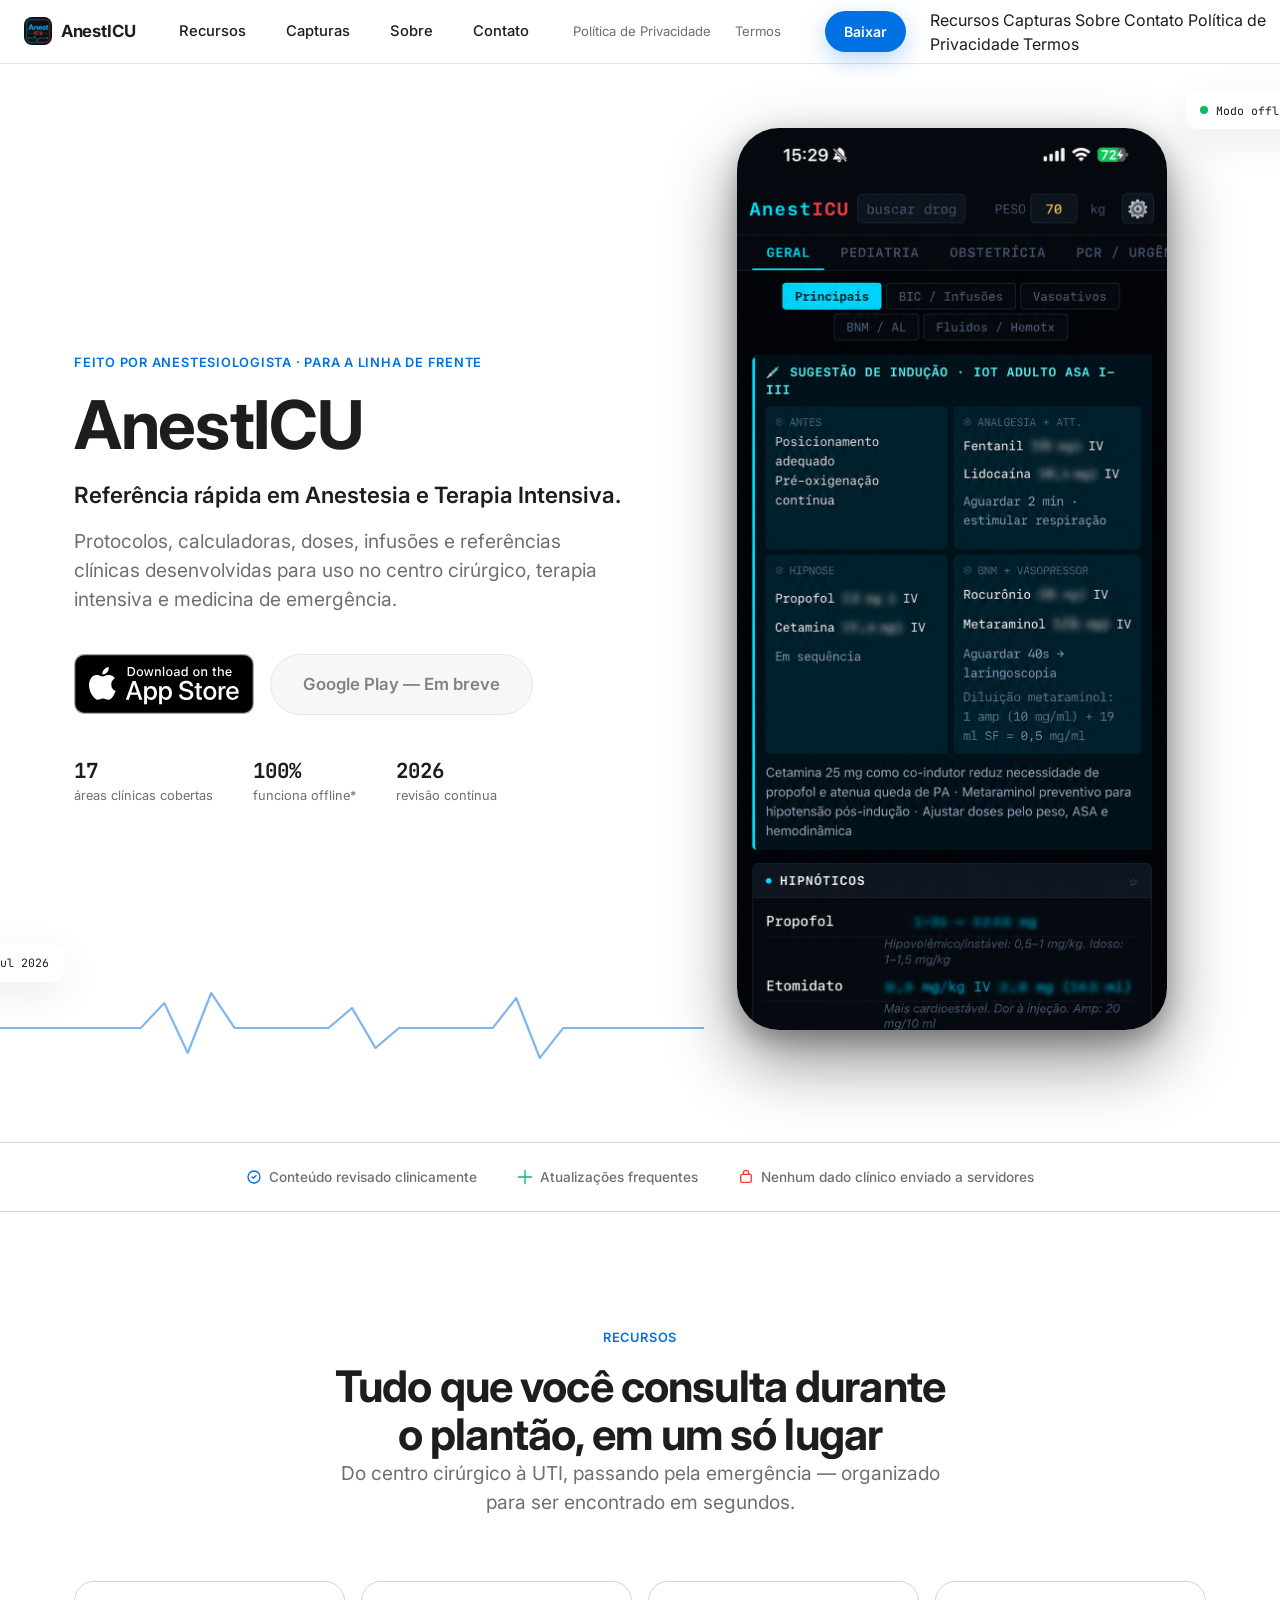
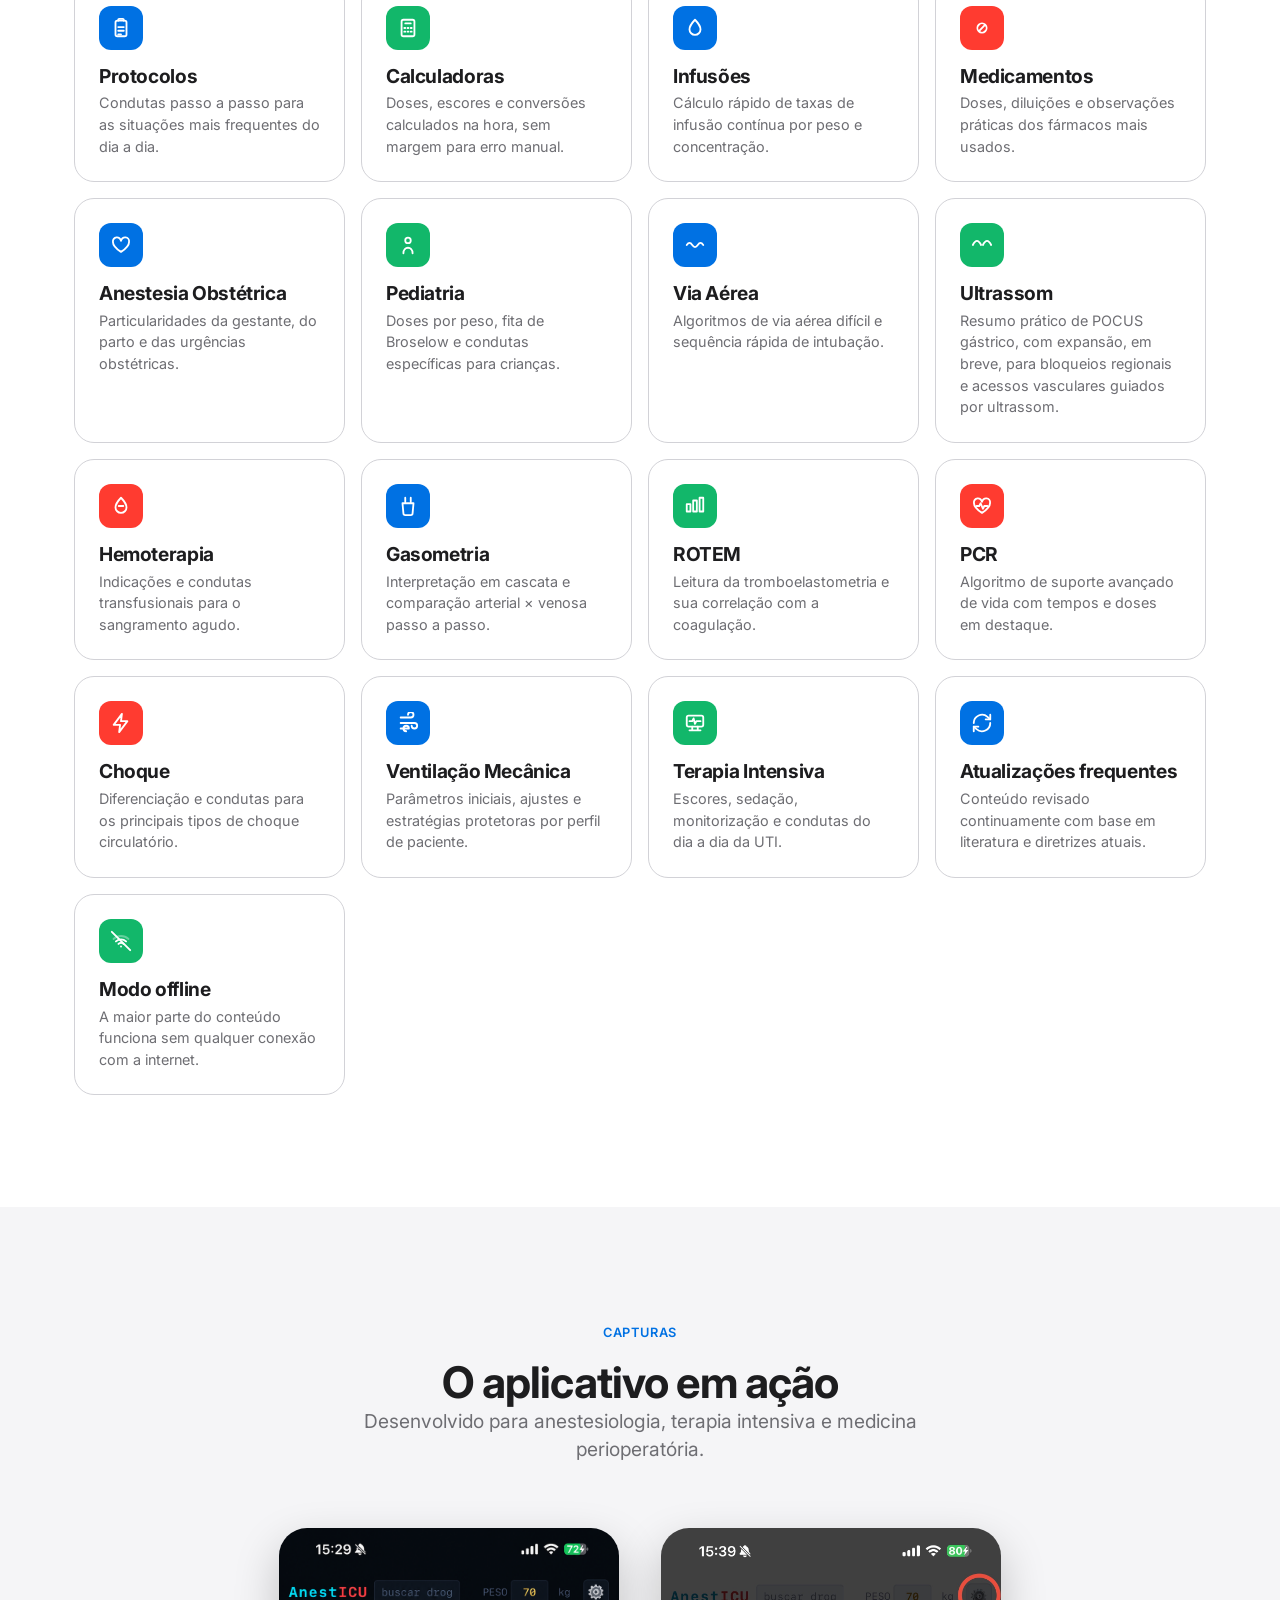
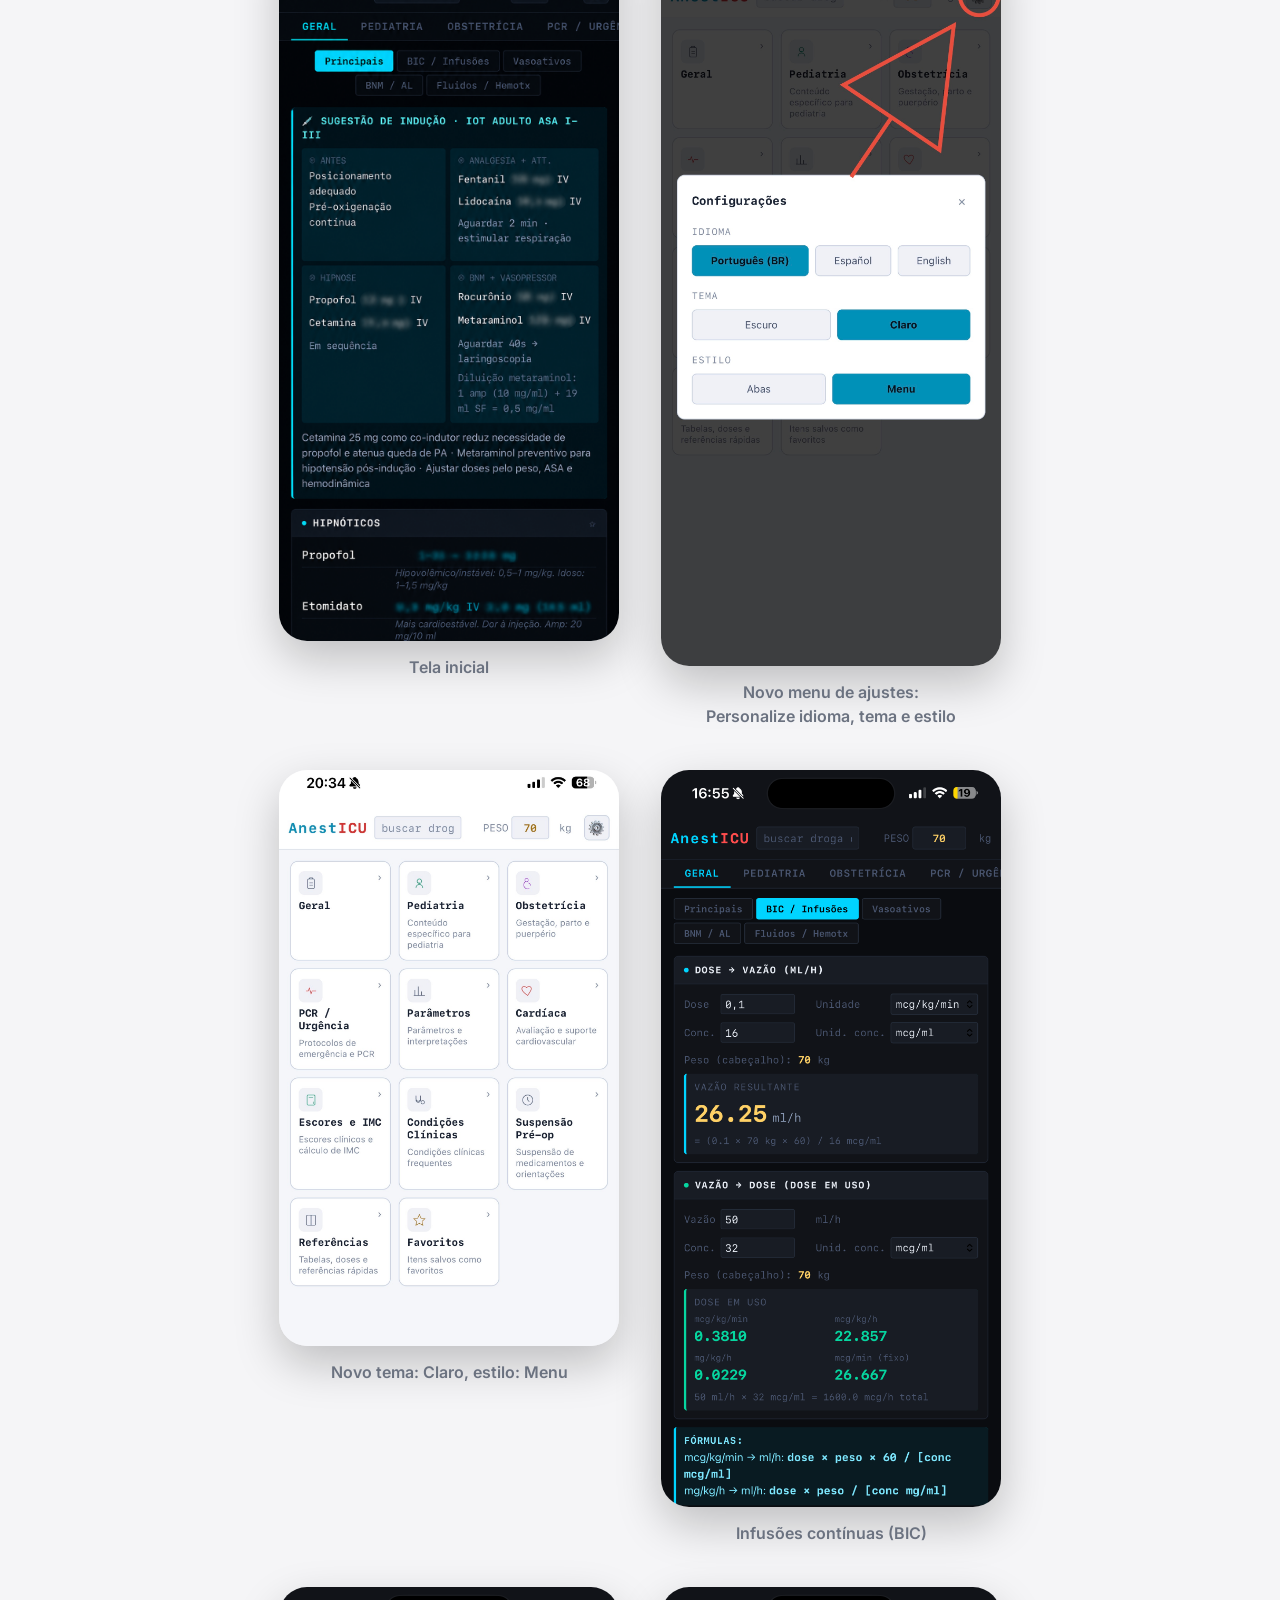
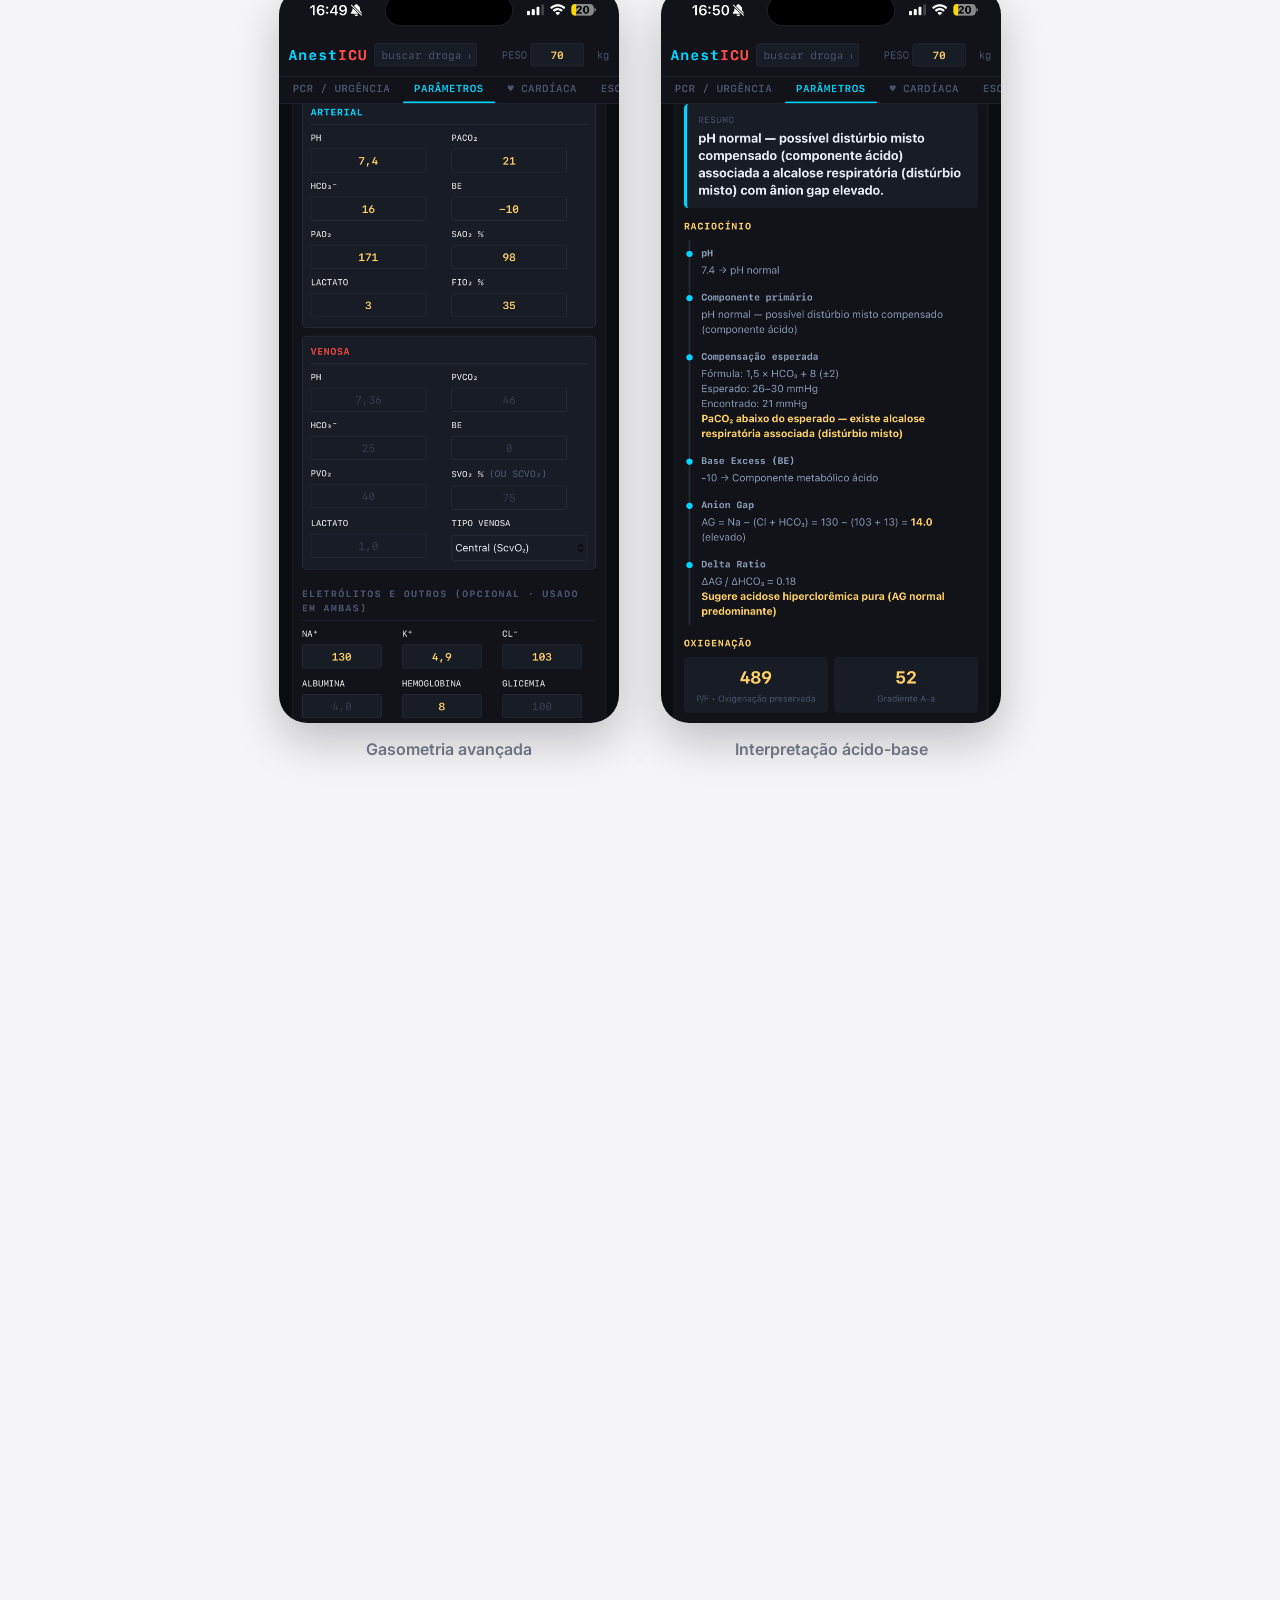
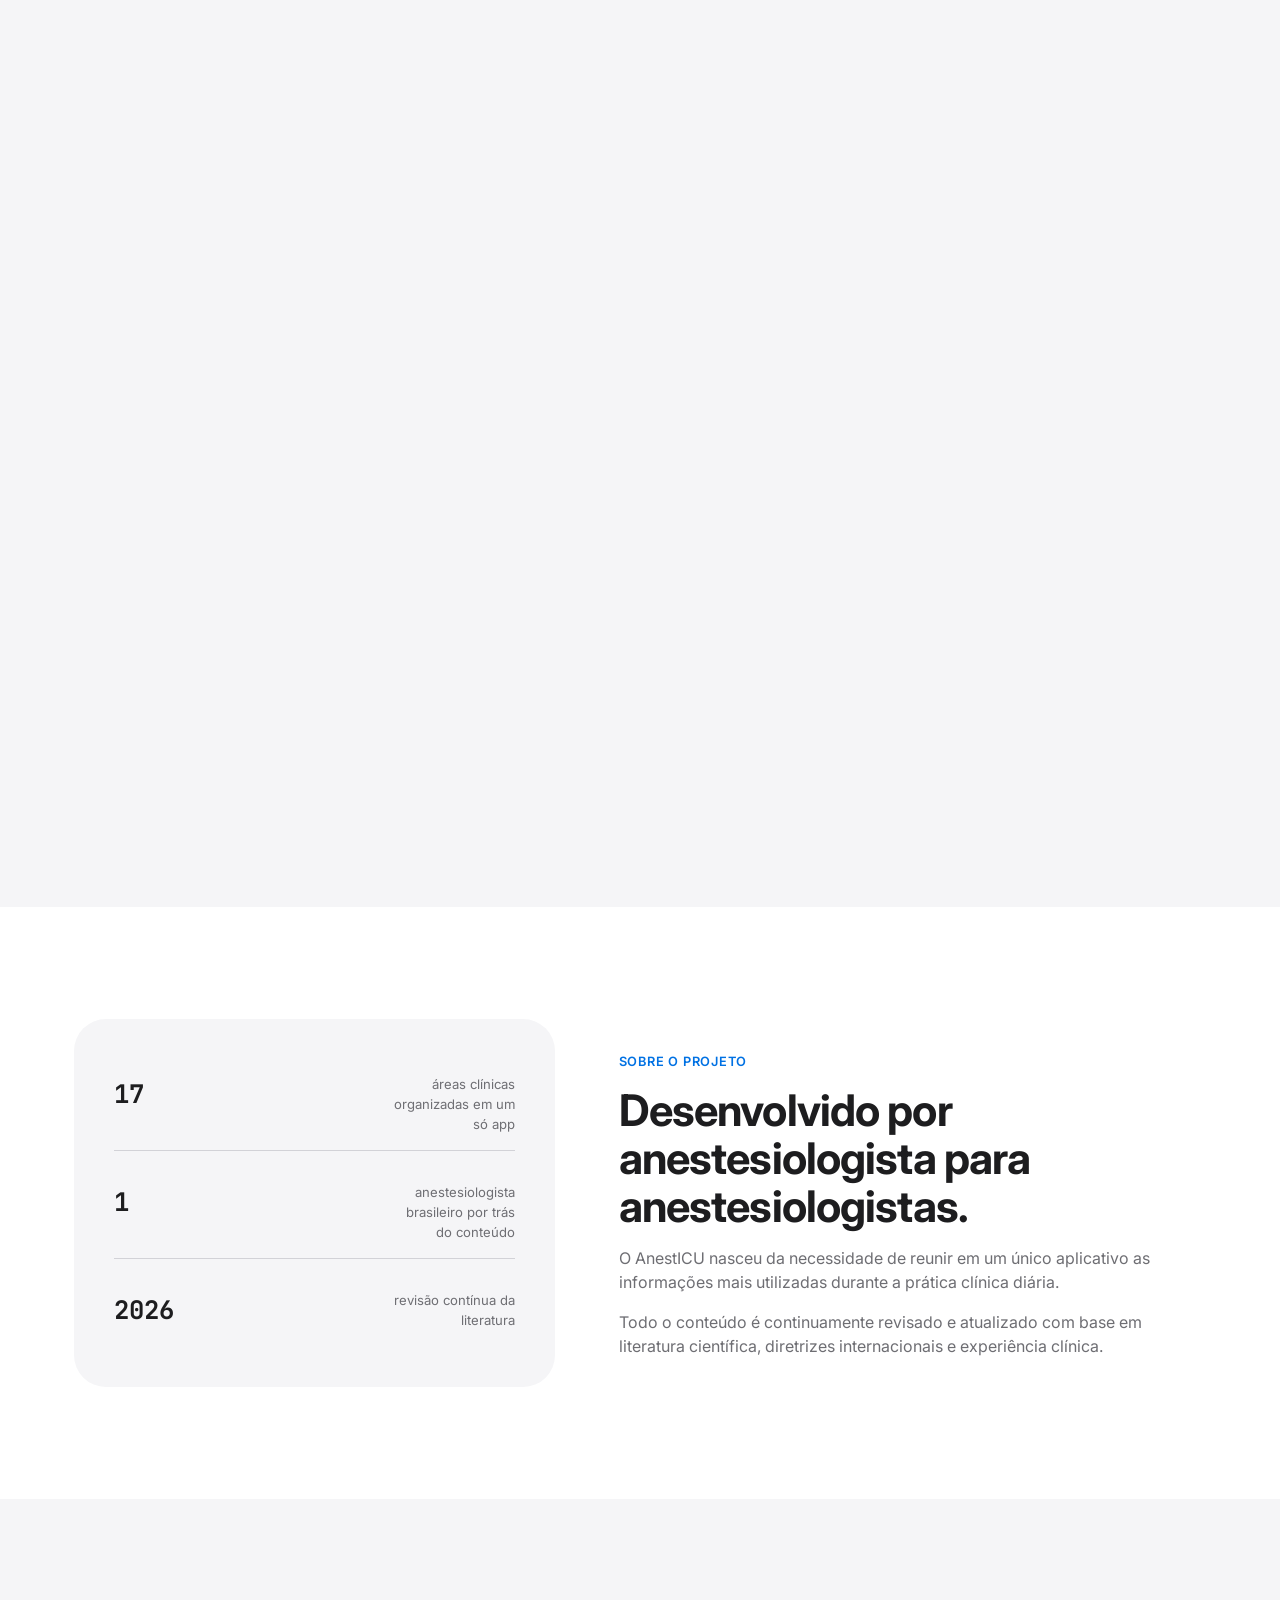
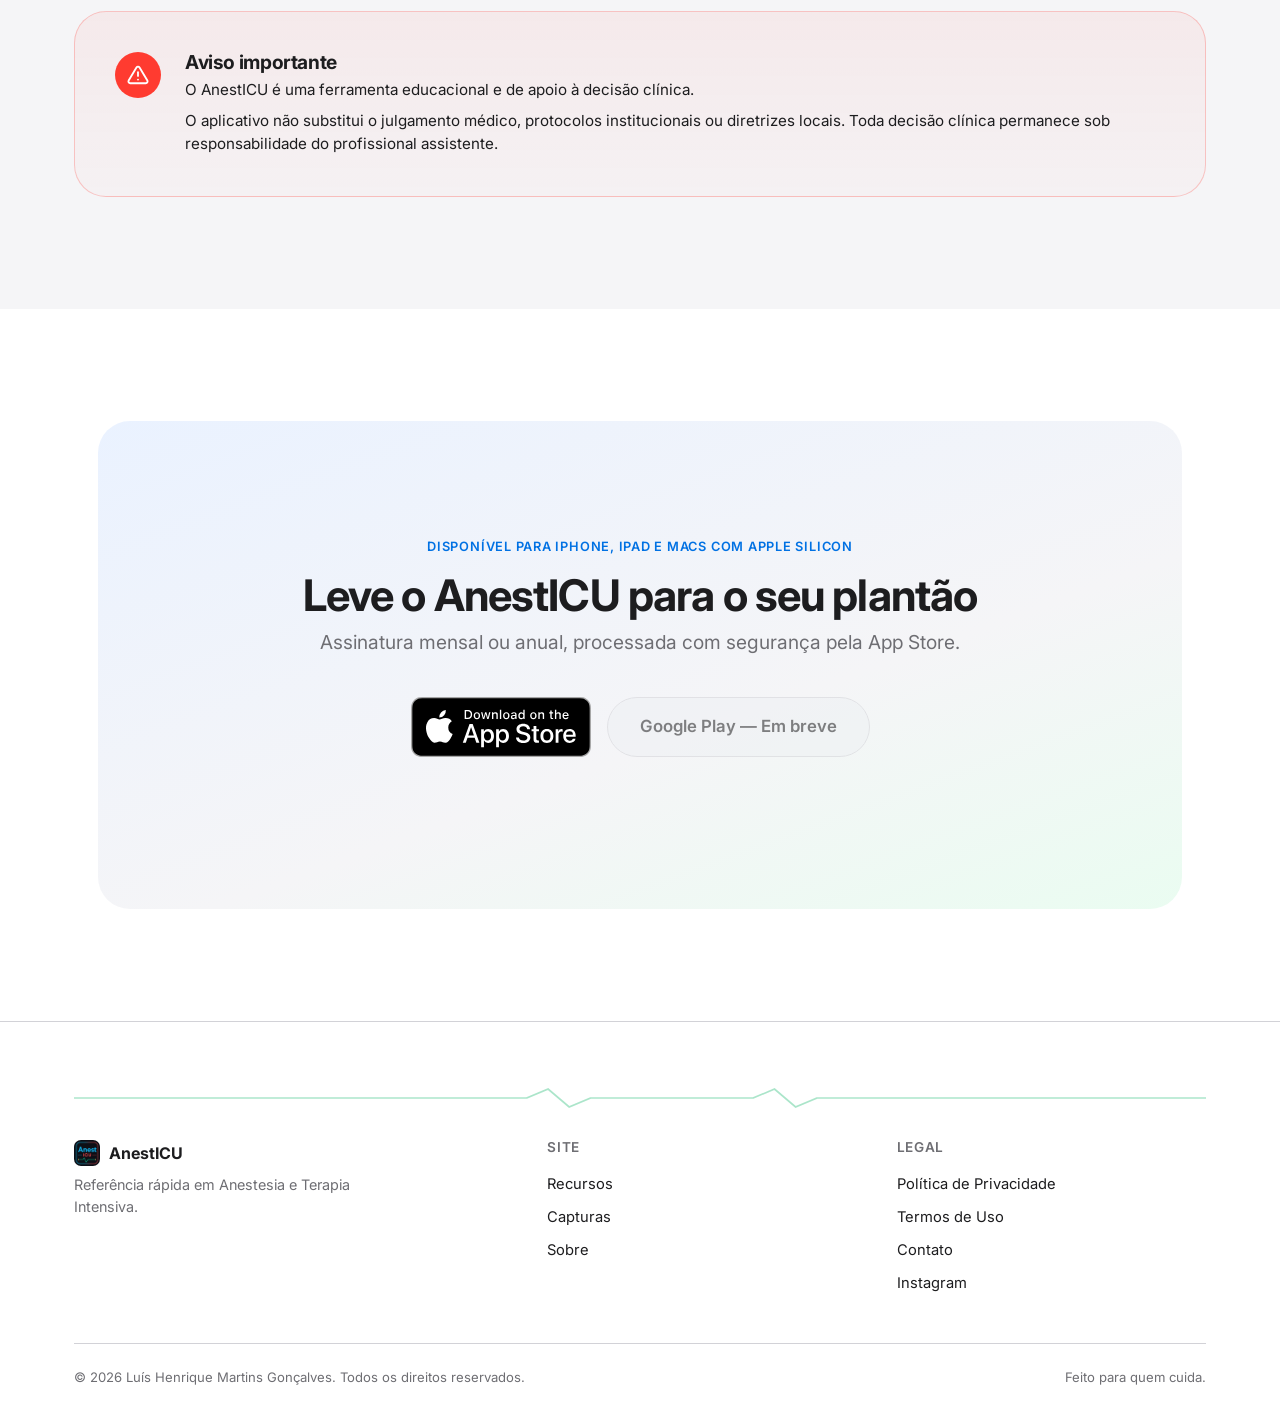
==== commit 79ad1dde: "salvar calro menu.jpg" ====
--- a/index.html
+++ b/index.html
@@ -322,7 +322,12 @@
 
       <figure class="screen-card reveal">
         <img src="assets/screenshots/IMG_6895.jpg" alt="Ajustes">
-        <figcaption>Novo menu de ajustes:<br> Personalize idioma, tema e layout</figcaption>
+        <figcaption>Novo menu de ajustes:<br> Personalize idioma, tema e estilo</figcaption>
+      </figure>
+
+            <figure class="screen-card reveal">
+        <img src="assets/screenshots/calro menu.jpg" alt="tema calro menu">
+        <figcaption>Novo tema: Claro, estilo: Menu</figcaption>
       </figure>
 
       <figure class="screen-card reveal">
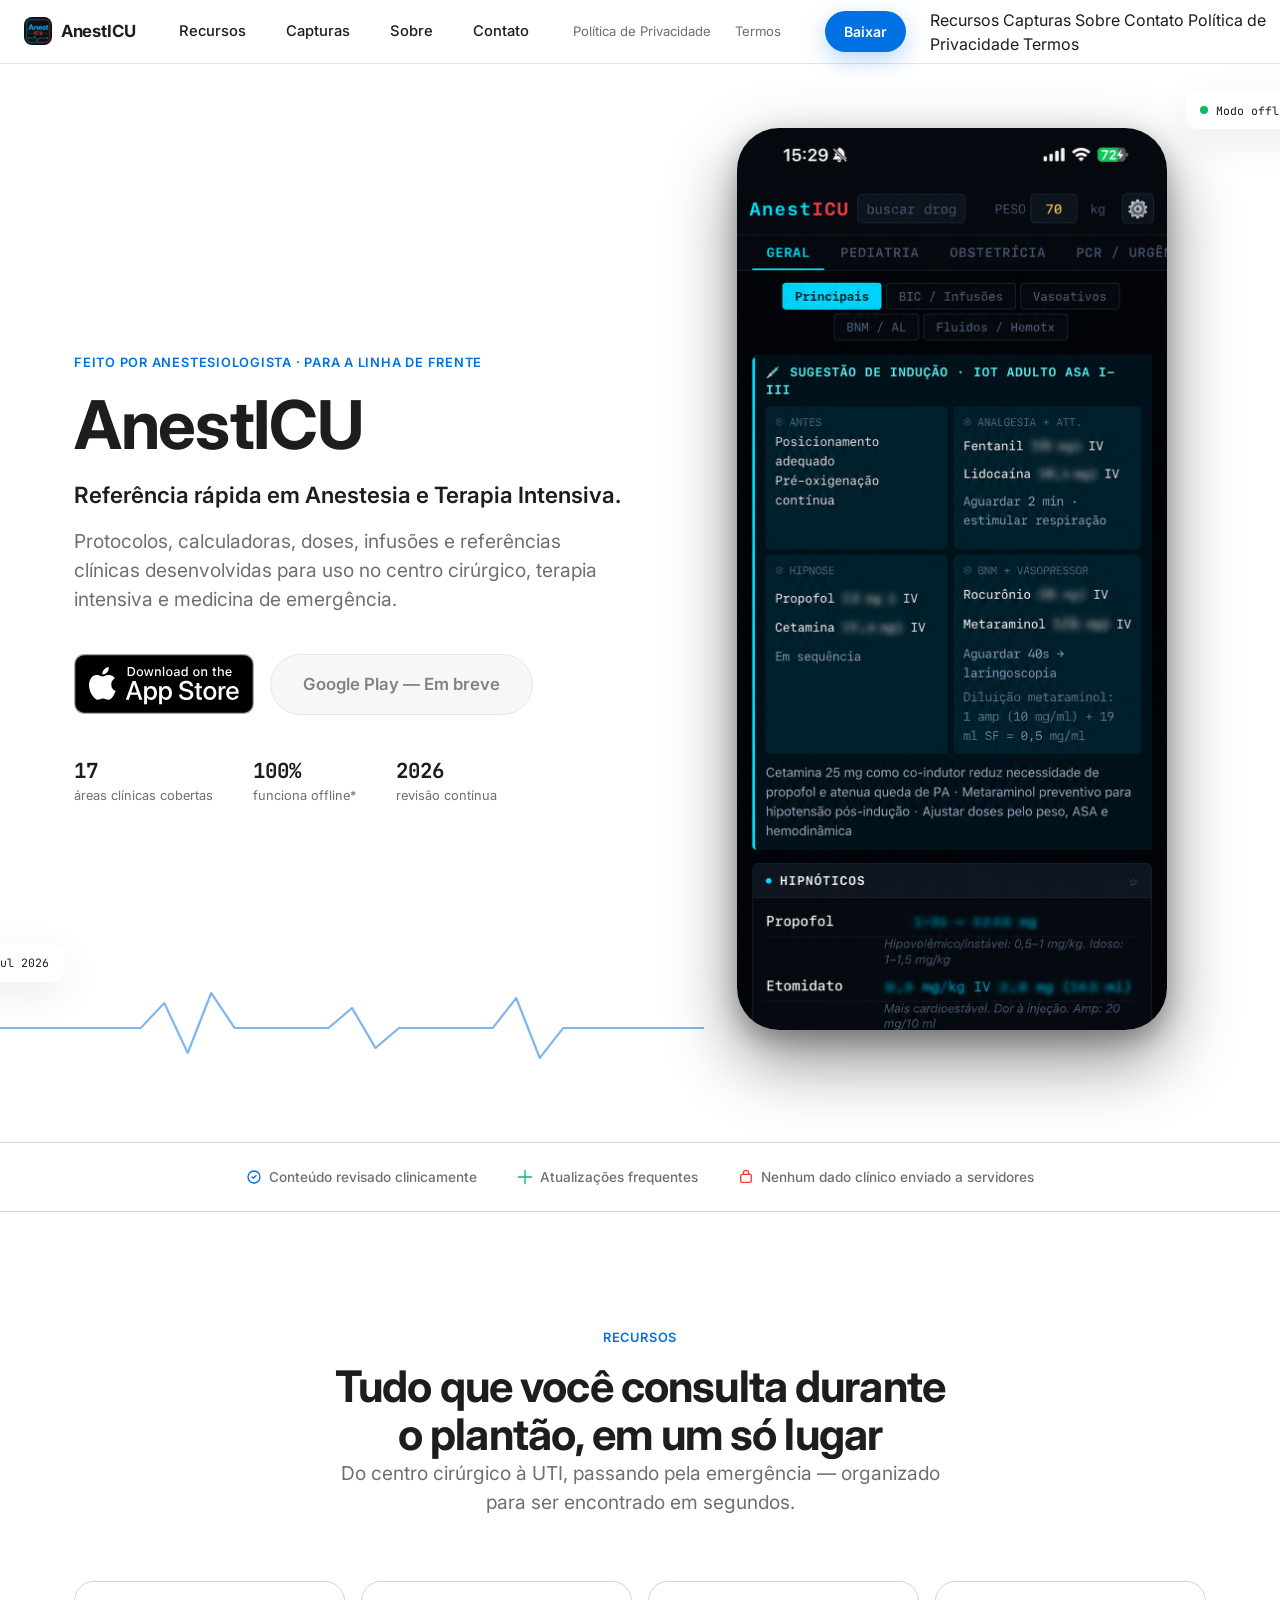
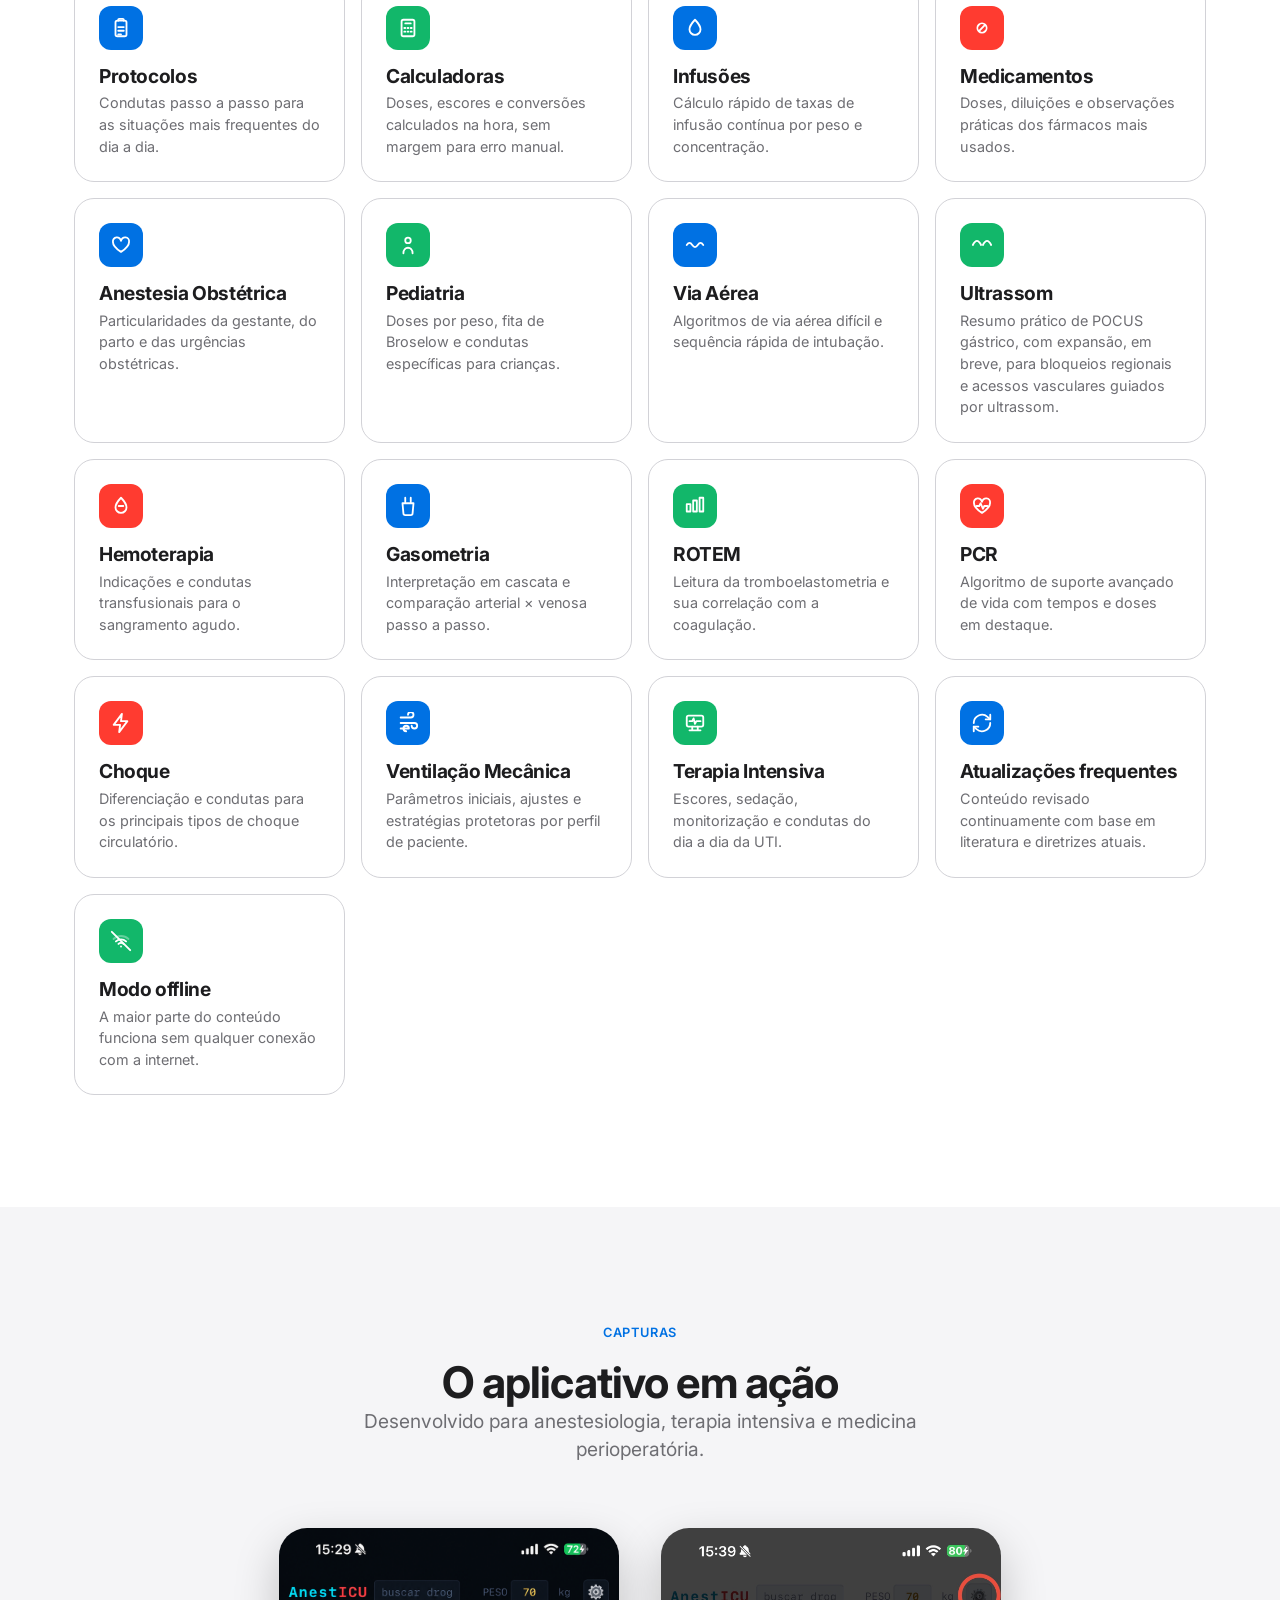
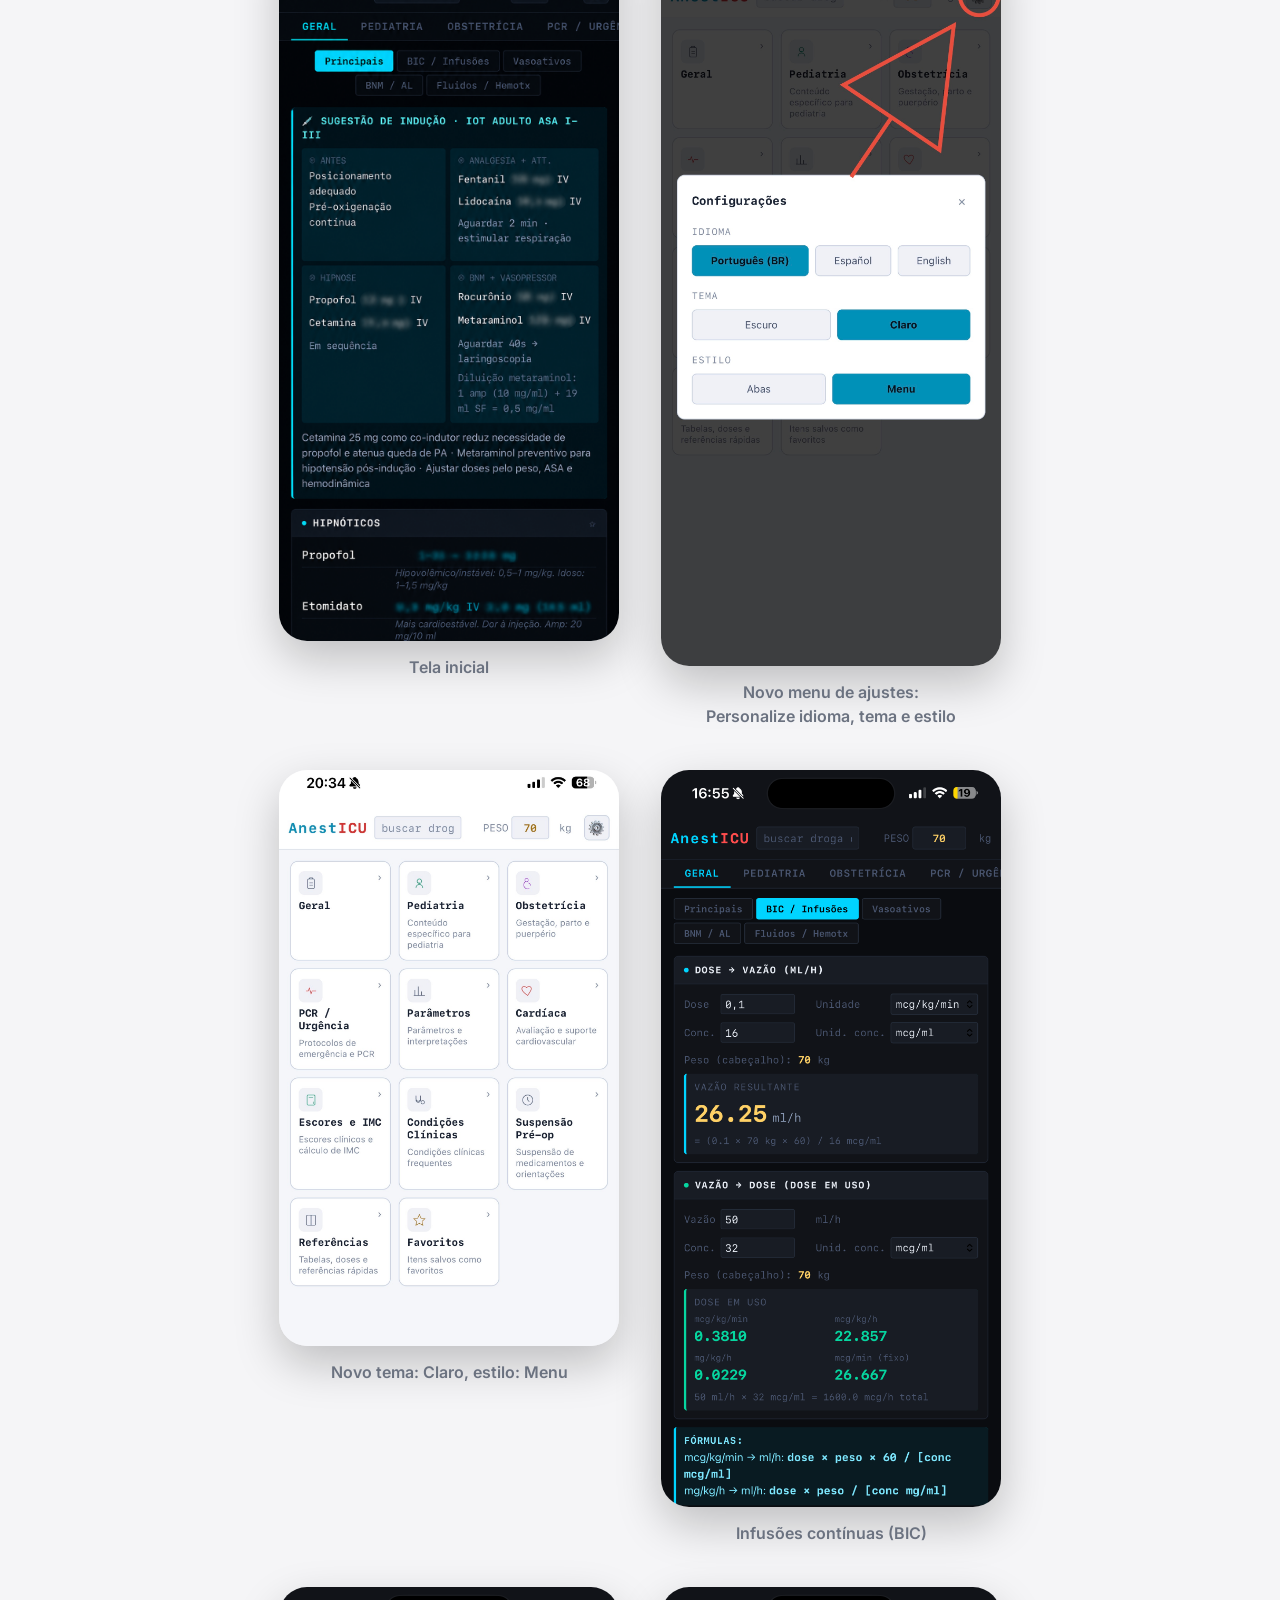
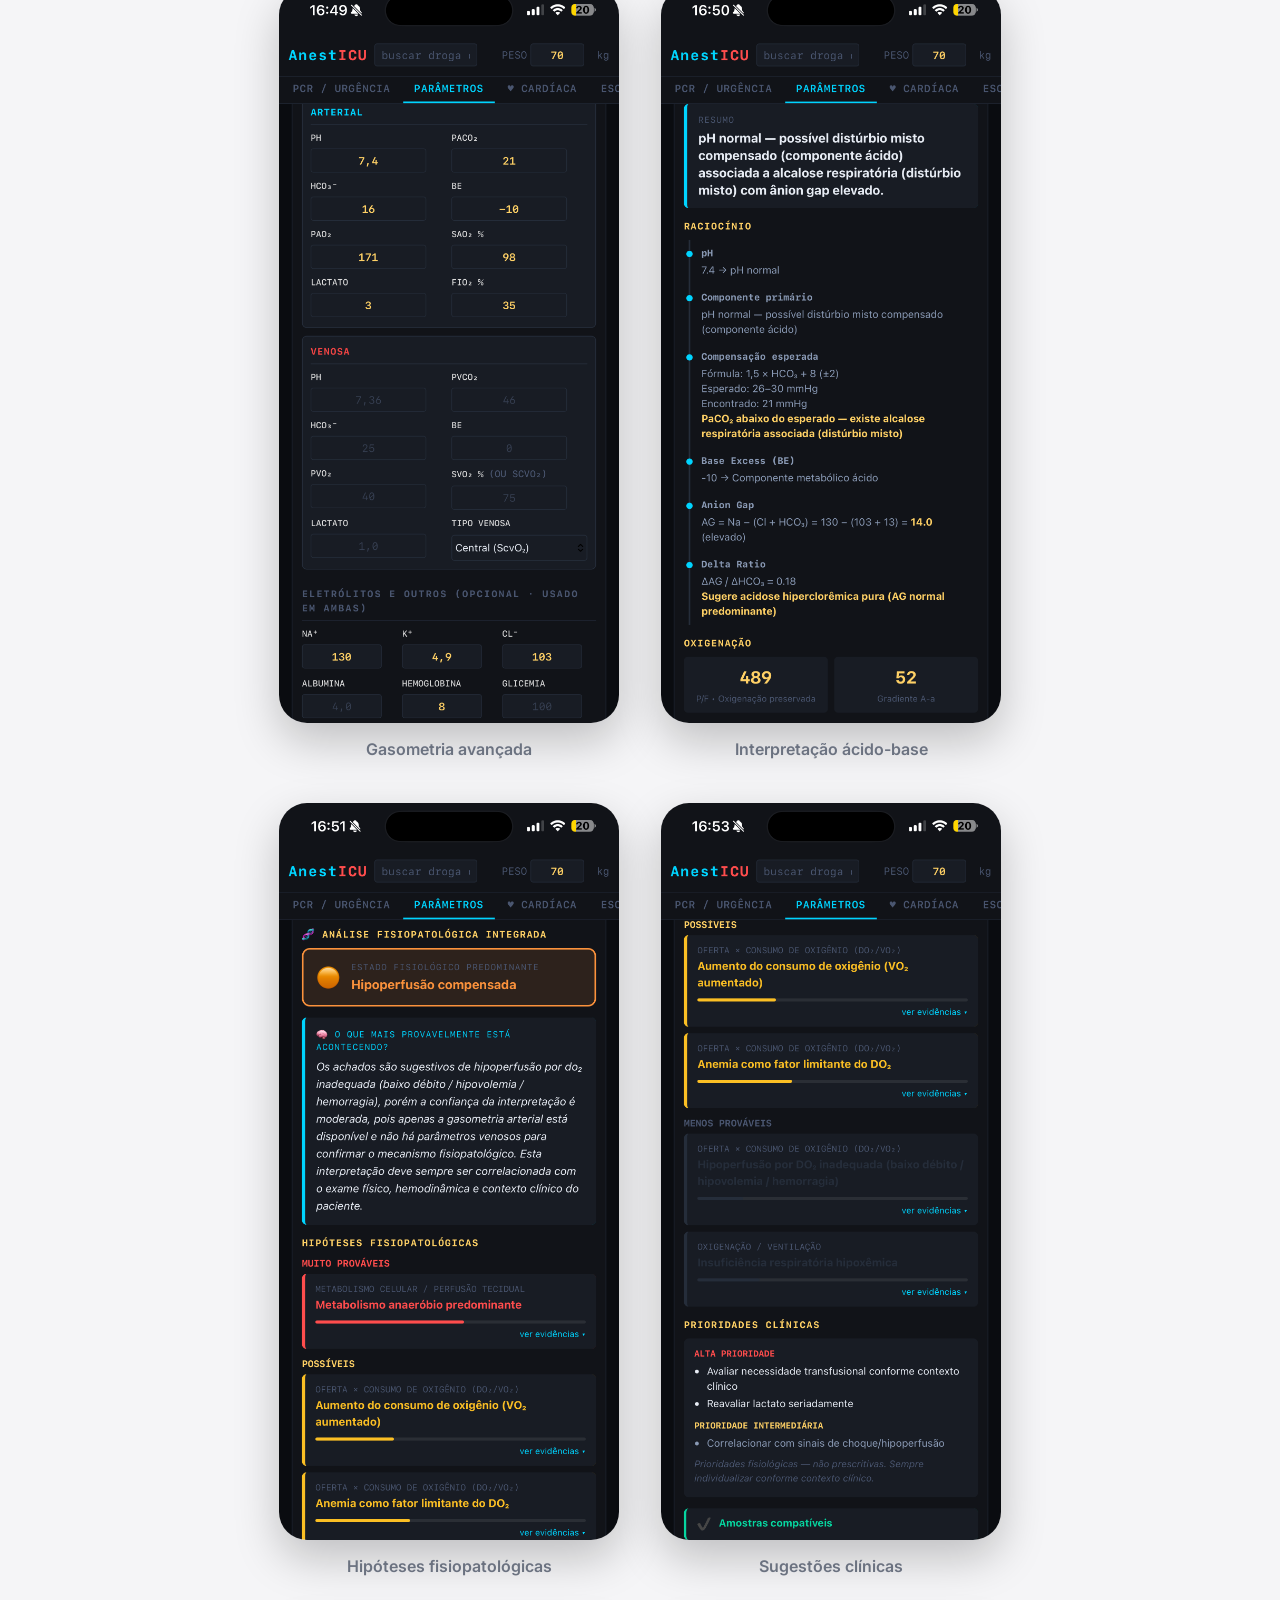
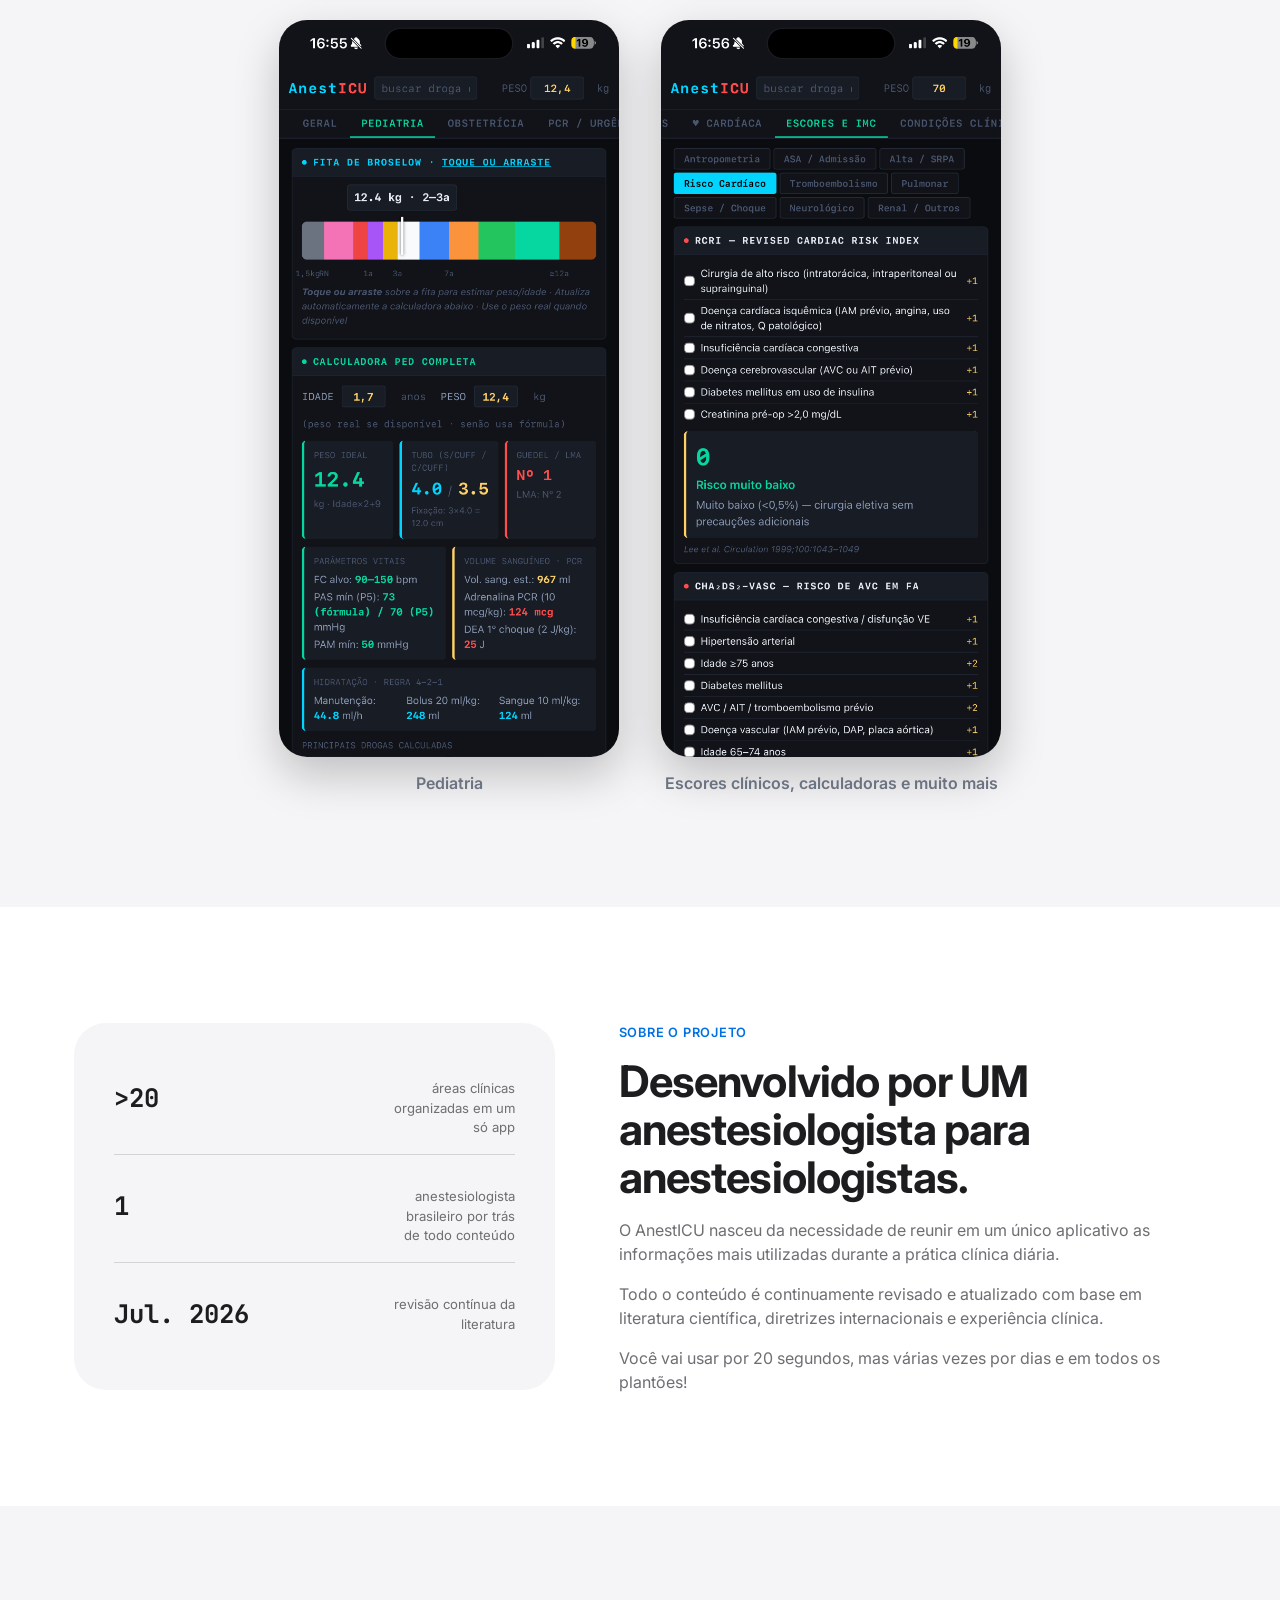
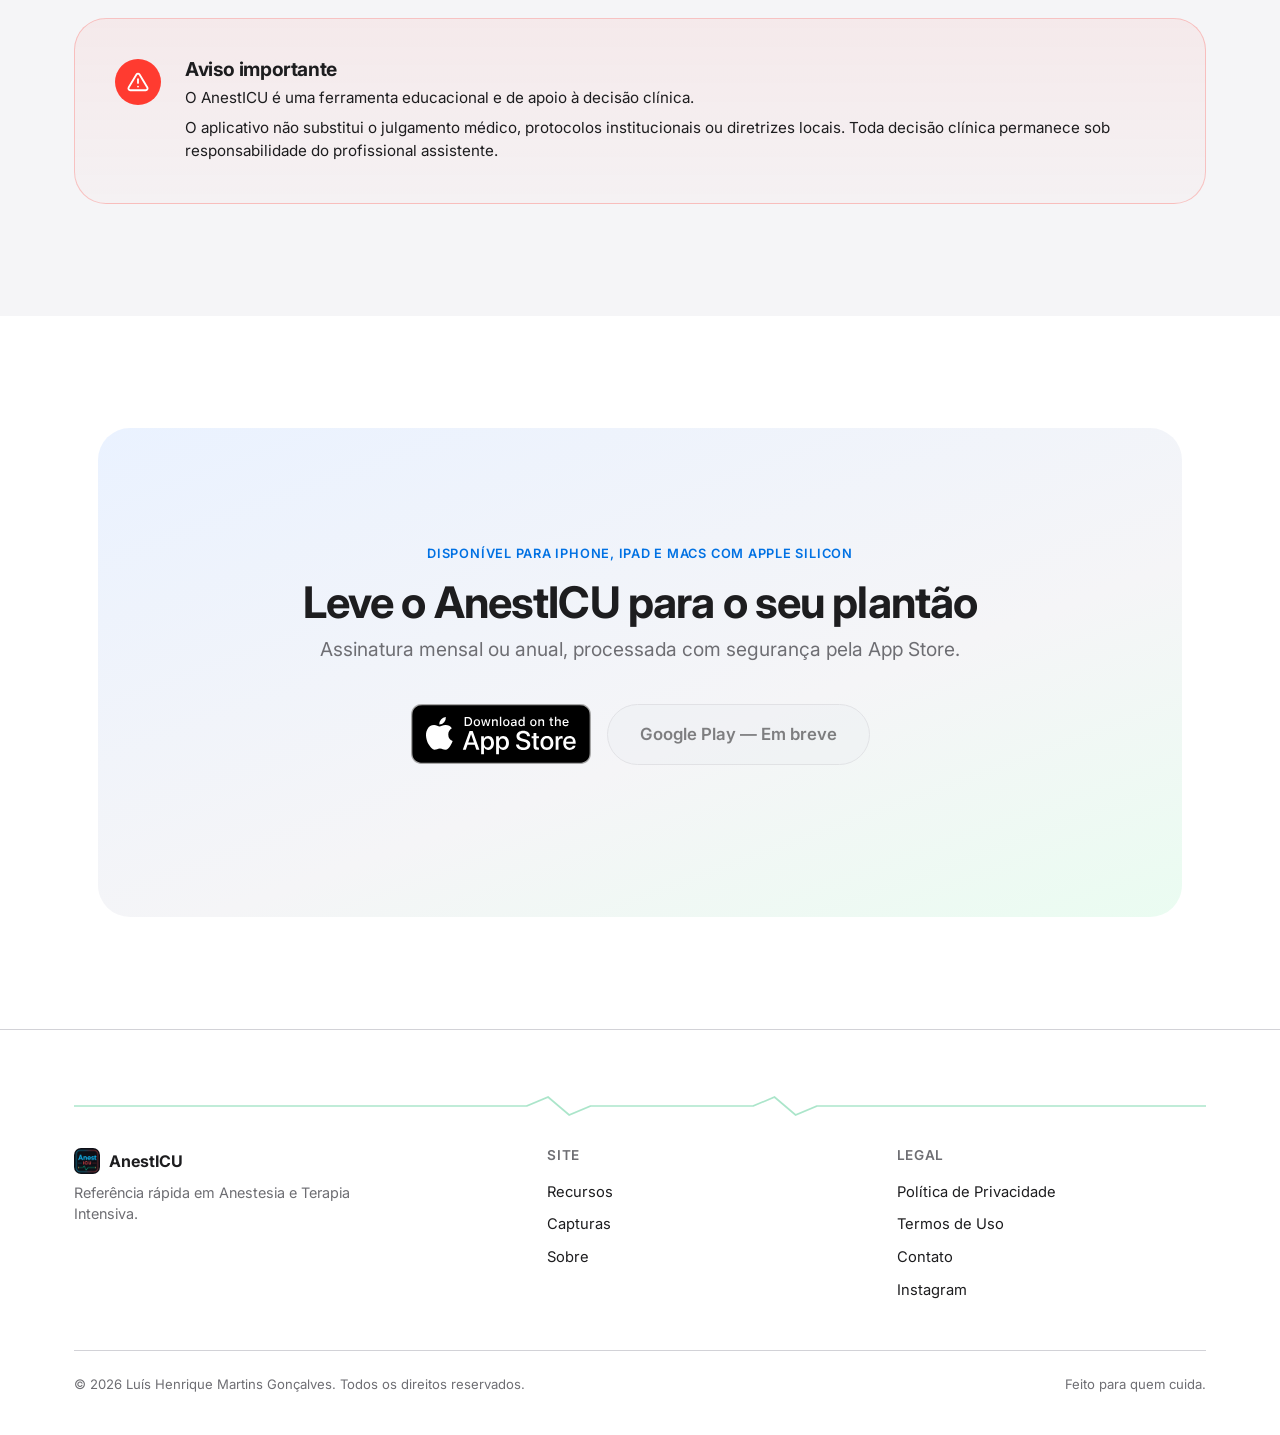
==== commit 27630b74: "m" ====
--- a/index.html
+++ b/index.html
@@ -375,16 +375,17 @@
   <section class="section" id="sobre">
     <div class="container about-grid">
       <div class="about-visual reveal">
-        <div class="stat-row"><strong>17</strong><span>áreas clínicas organizadas em um só app</span></div>
-        <div class="stat-row"><strong>1</strong><span>anestesiologista brasileiro por trás do conteúdo</span></div>
-        <div class="stat-row"><strong>2026</strong><span>revisão contínua da literatura</span></div>
+        <div class="stat-row"><strong>>20</strong><span>áreas clínicas organizadas em um só app</span></div>
+        <div class="stat-row"><strong>1</strong><span>anestesiologista brasileiro por trás de todo conteúdo</span></div>
+        <div class="stat-row"><strong>Jul. 2026</strong><span>revisão contínua da literatura</span></div>
       </div>
 
       <div class="about-copy reveal">
         <span class="eyebrow">Sobre o projeto</span>
-        <h2>Desenvolvido por anestesiologista para anestesiologistas.</h2>
+        <h2>Desenvolvido por UM anestesiologista para anestesiologistas.</h2>
         <p>O AnestICU nasceu da necessidade de reunir em um único aplicativo as informações mais utilizadas durante a prática clínica diária.</p>
         <p>Todo o conteúdo é continuamente revisado e atualizado com base em literatura científica, diretrizes internacionais e experiência clínica.</p>
+      <p>Você vai usar por 20 segundos, mas várias vezes por dias e em todos os plantões!</p>
       </div>
     </div>
   </section>
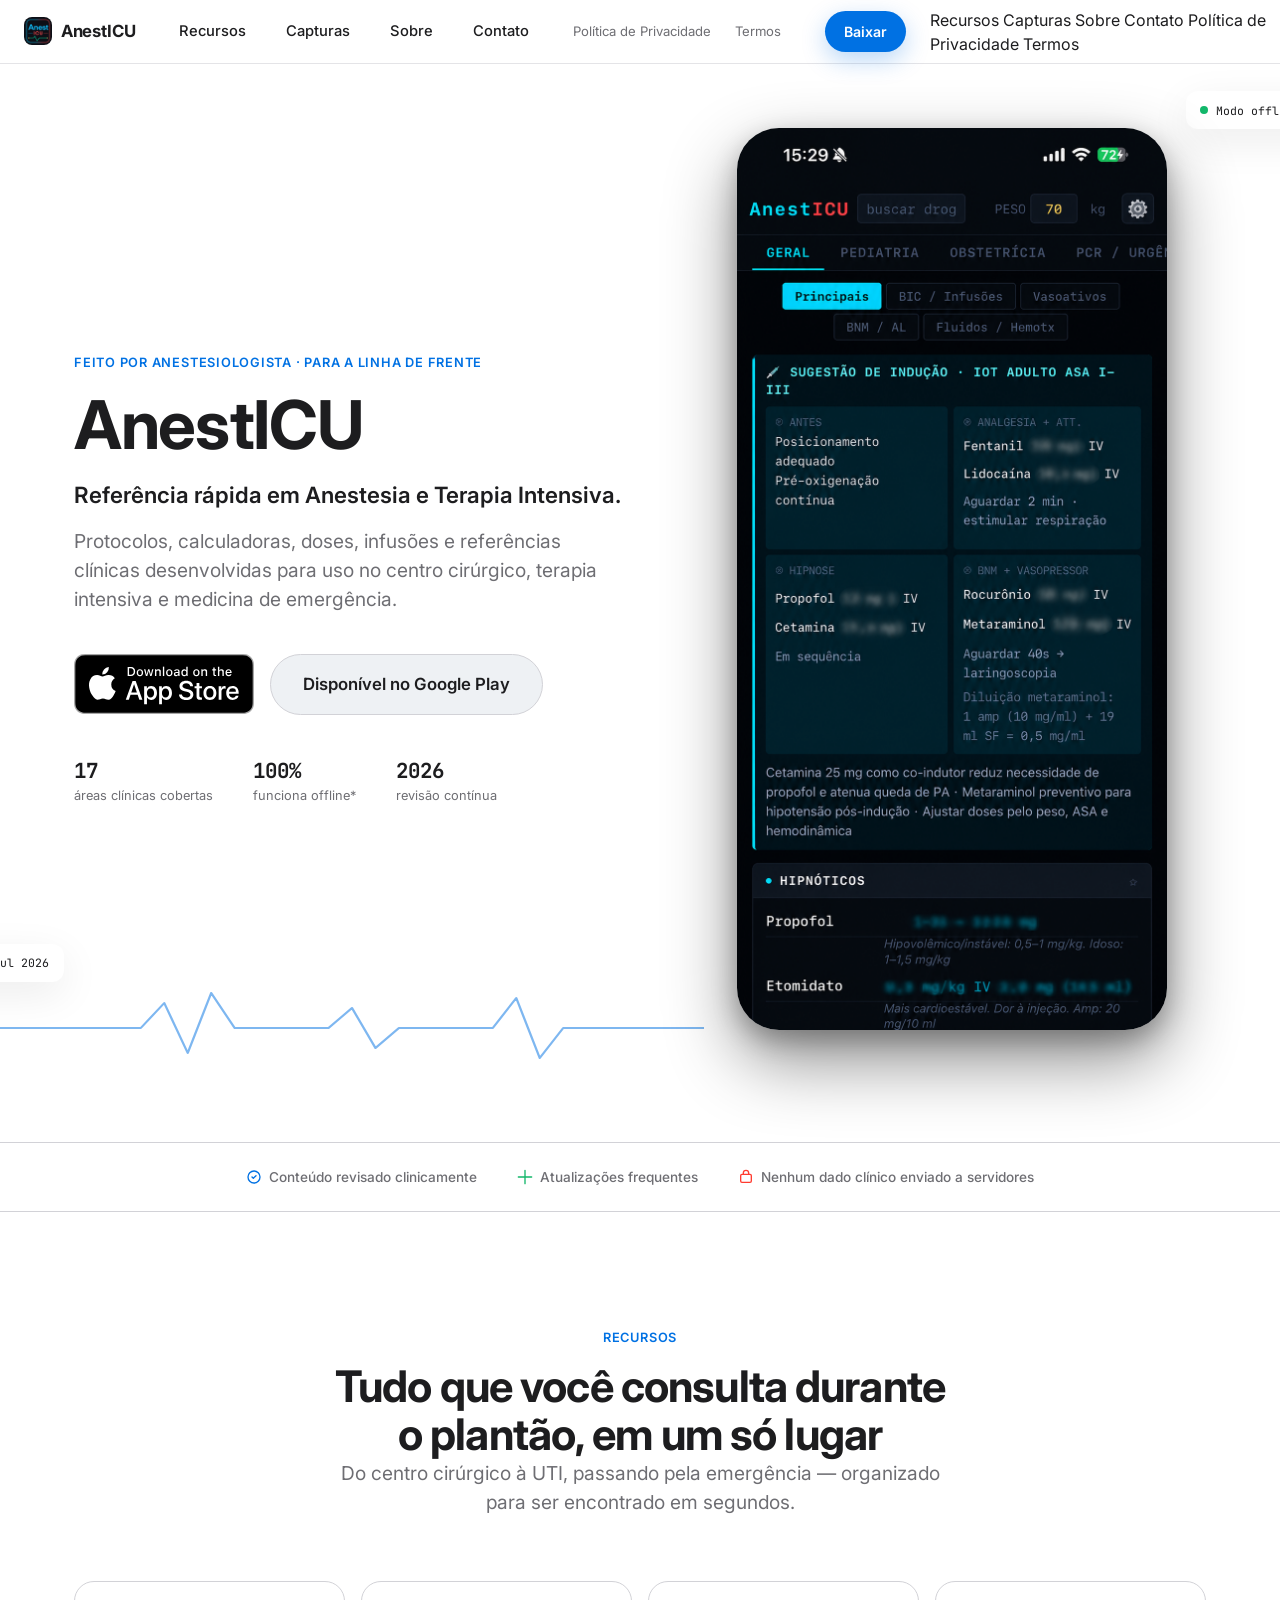
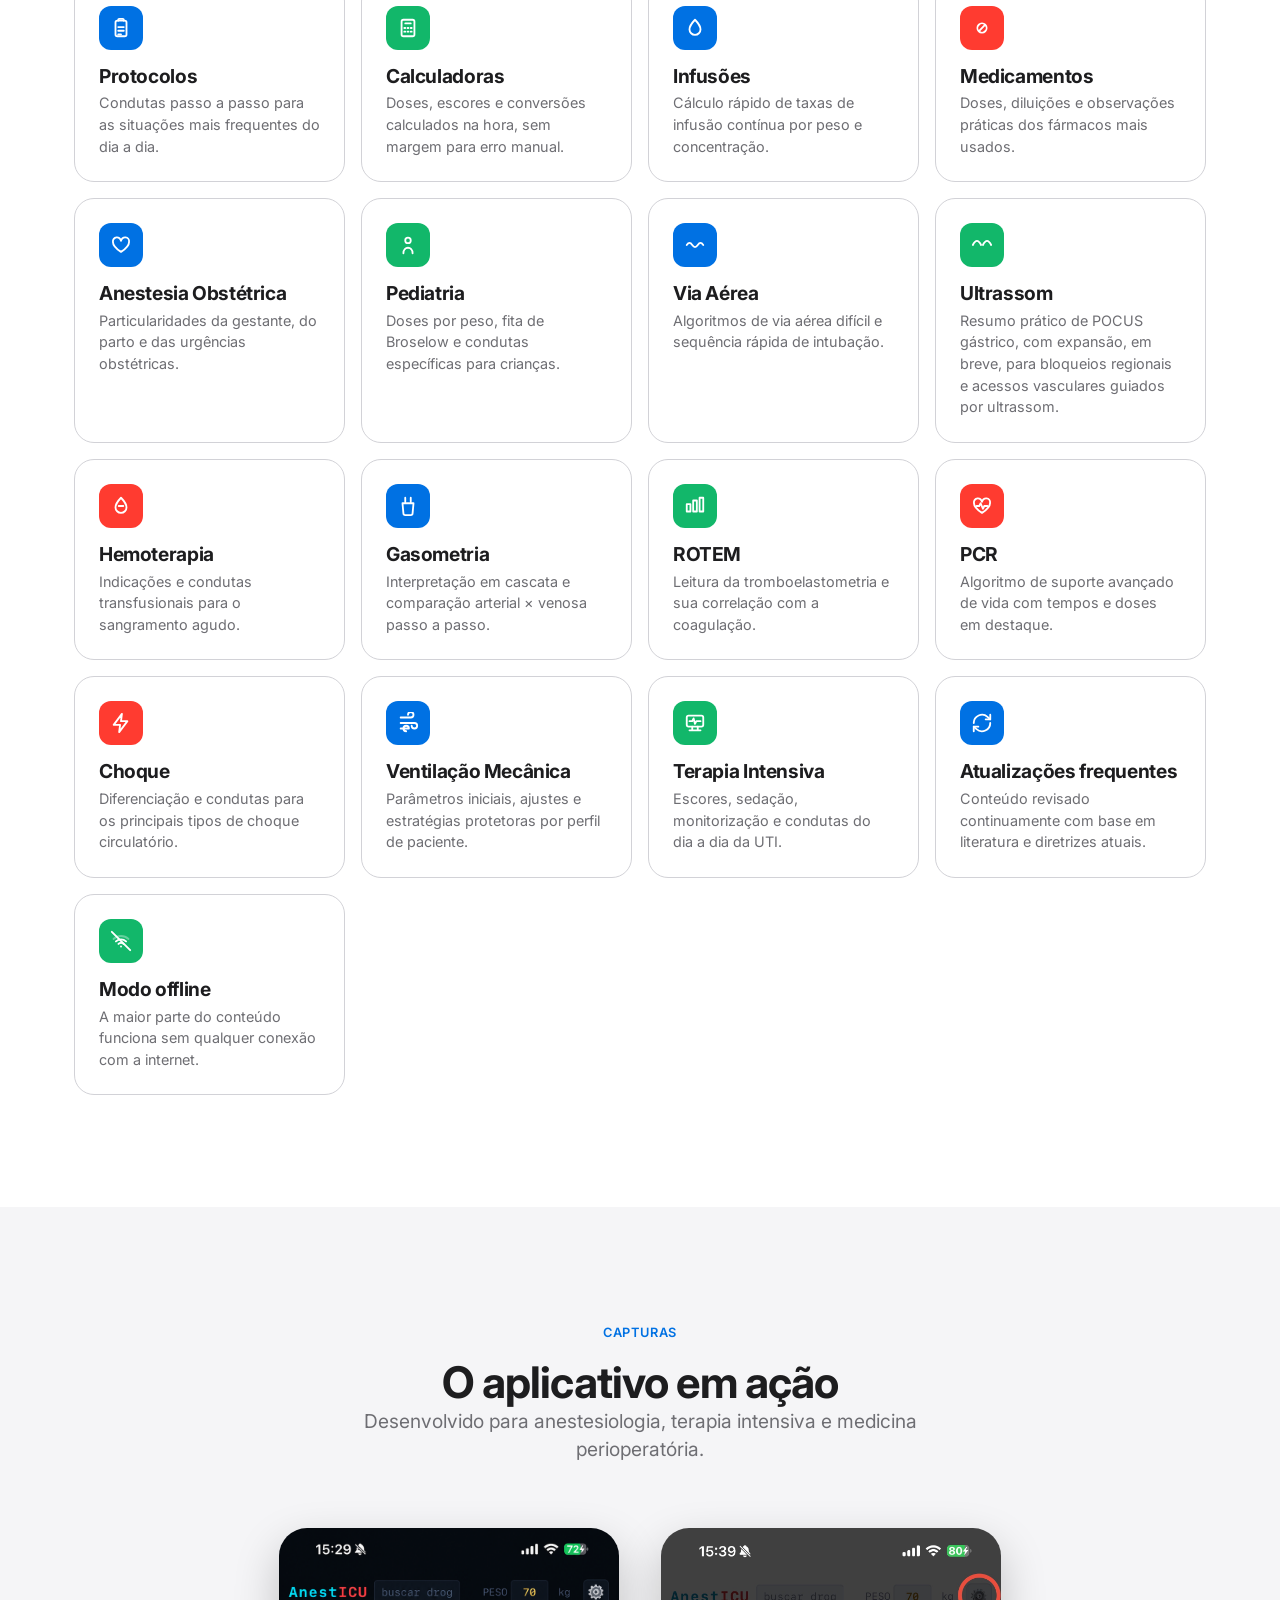
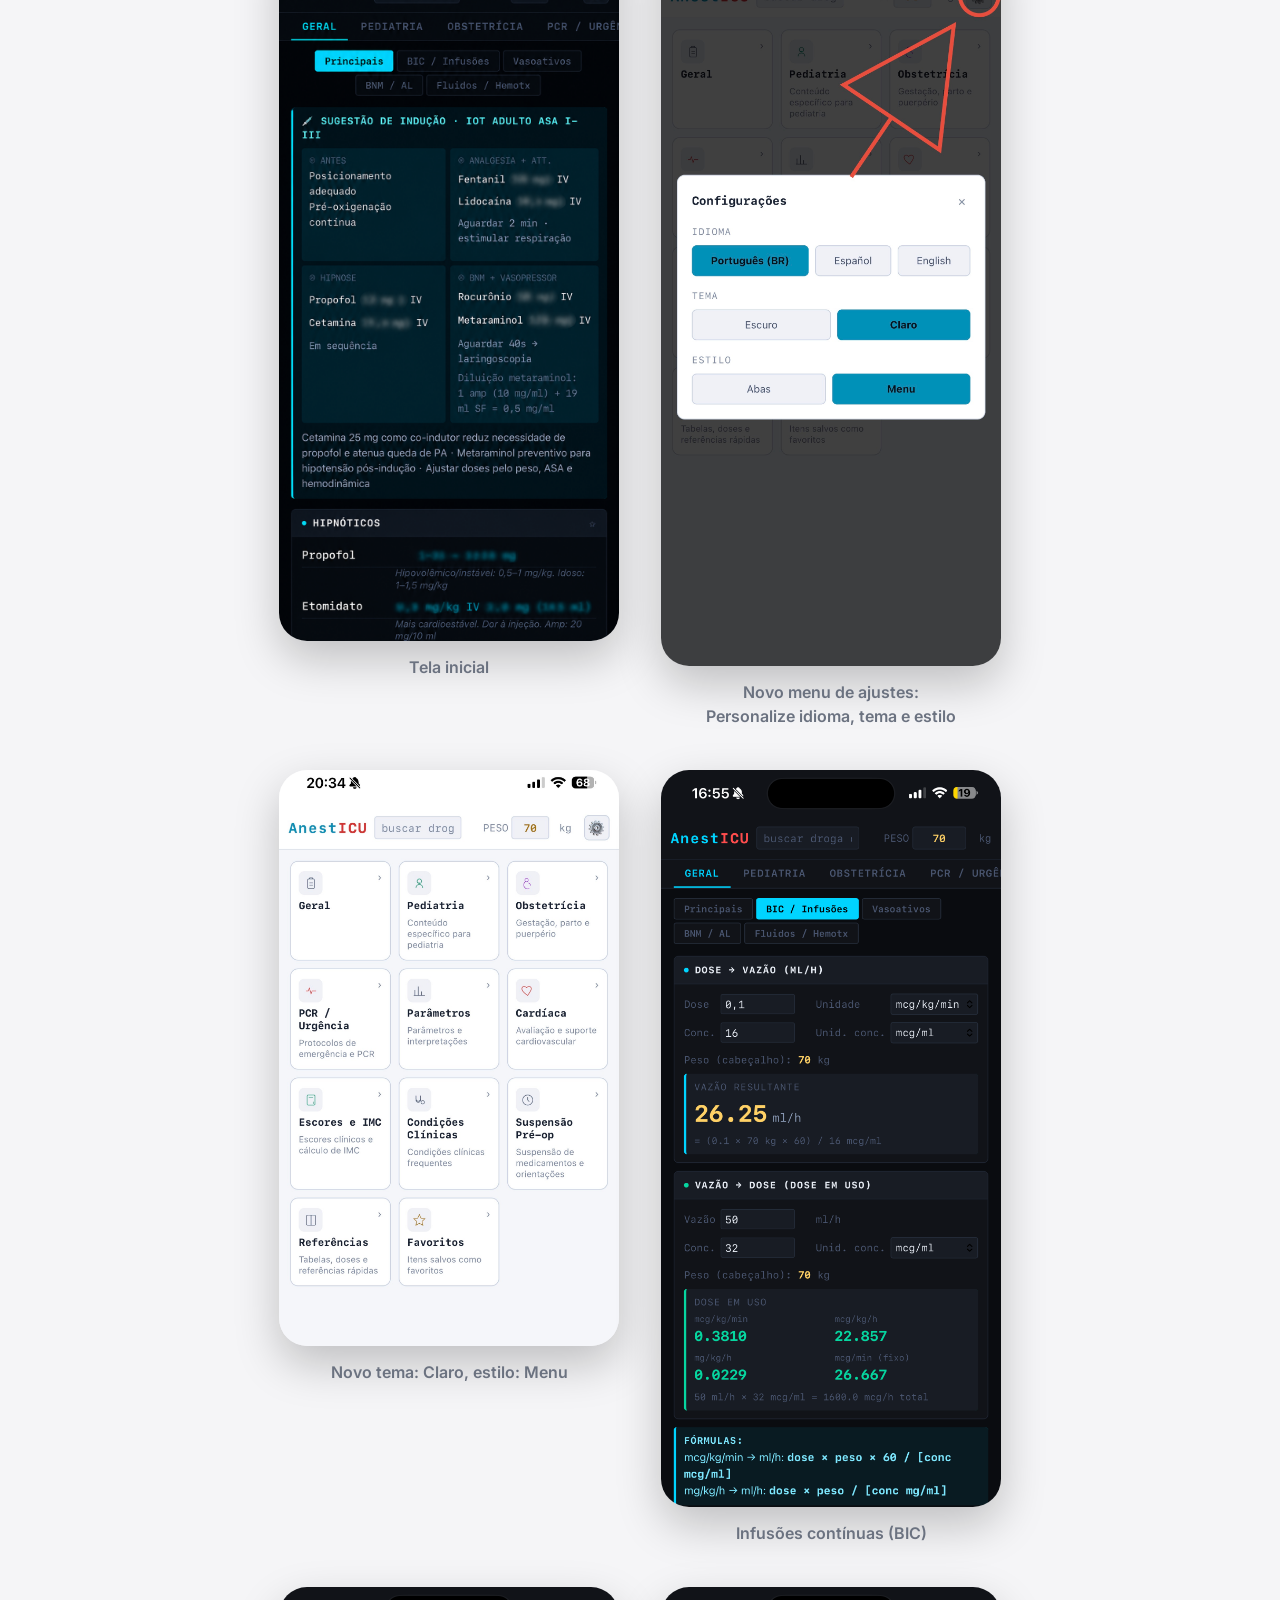
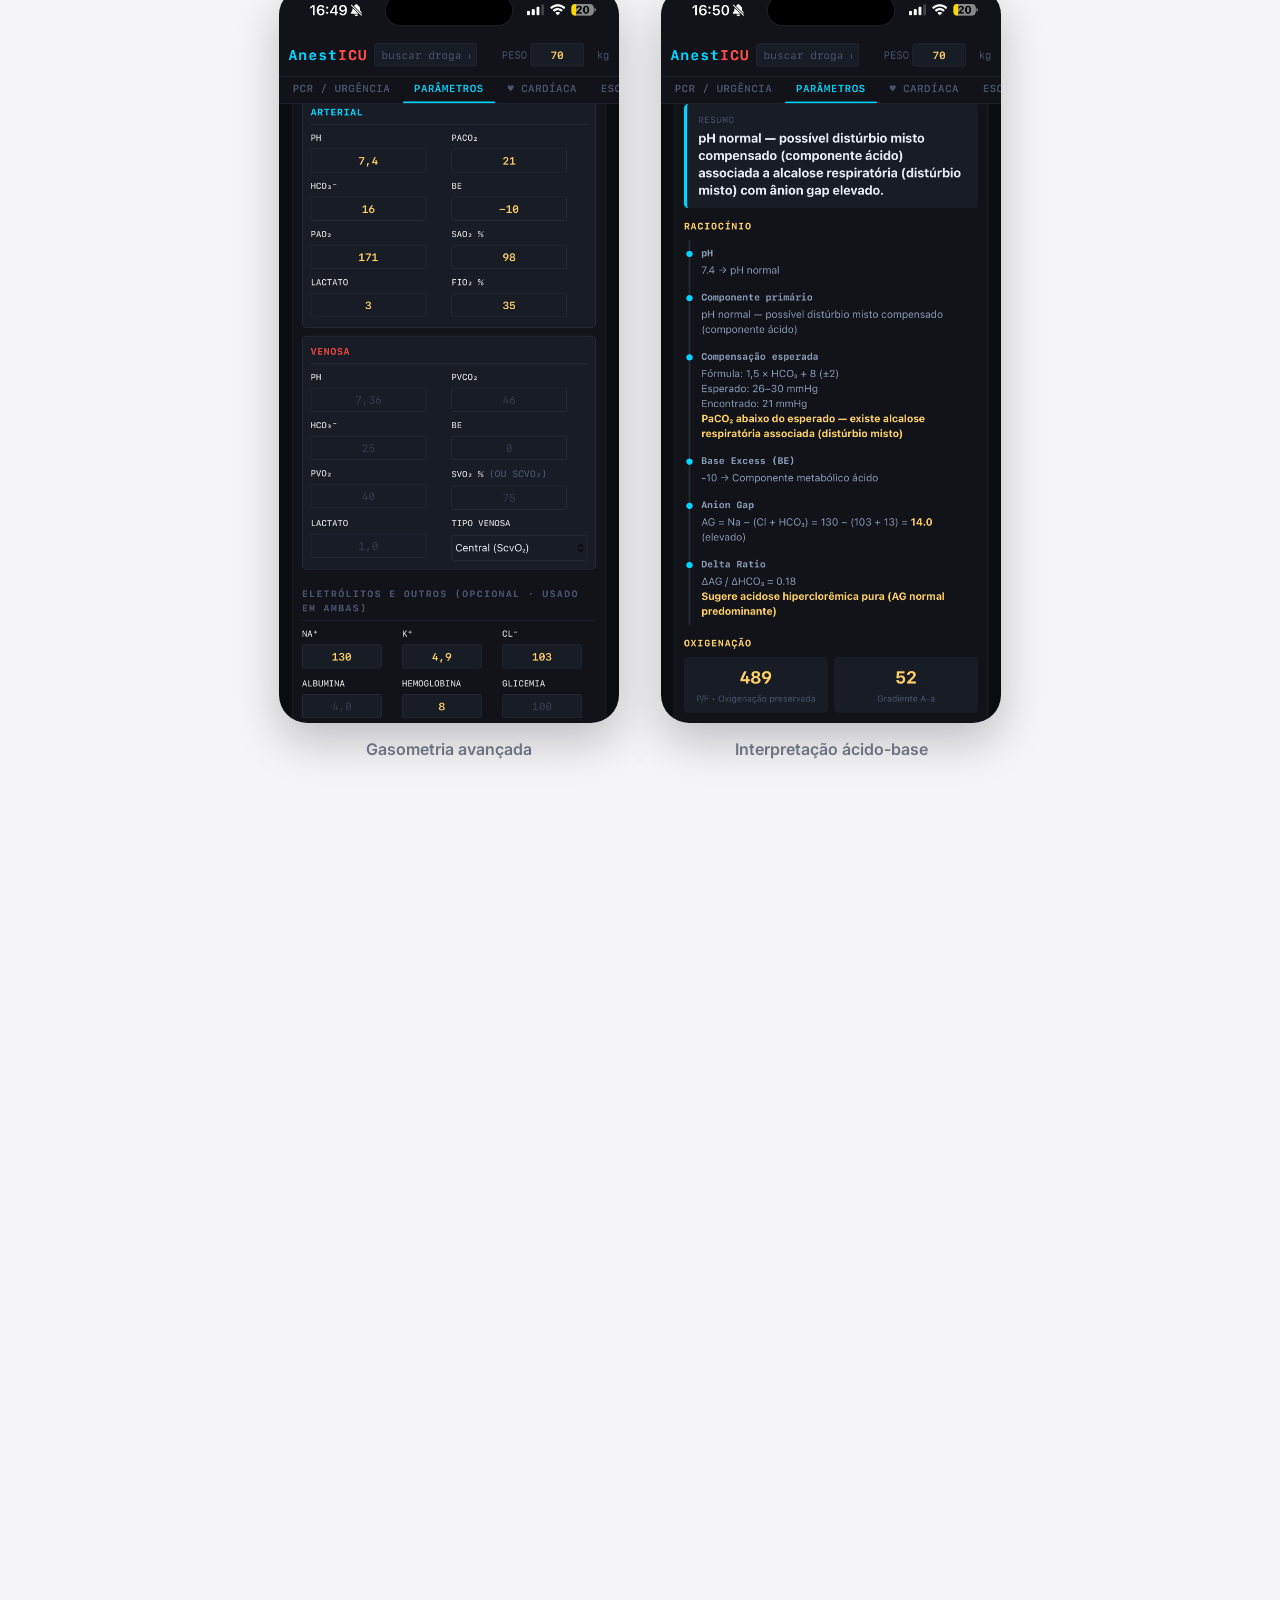
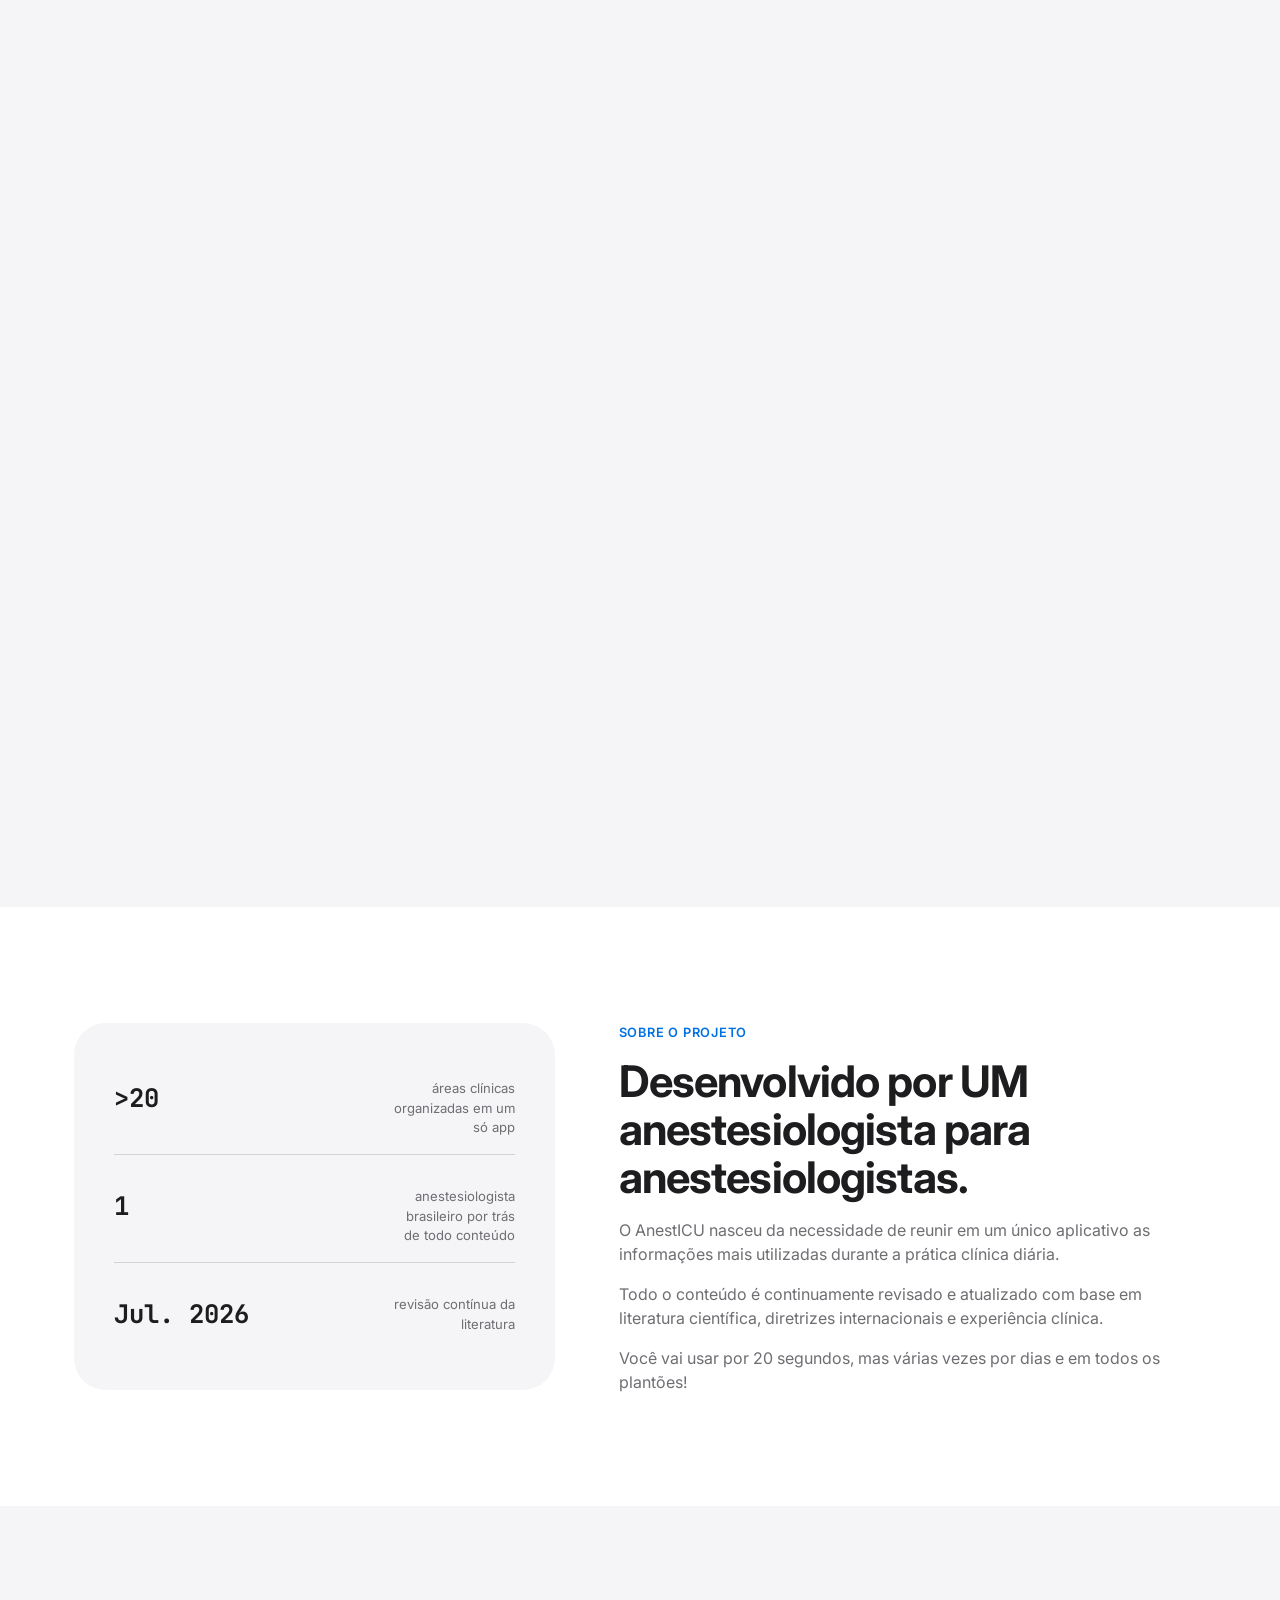
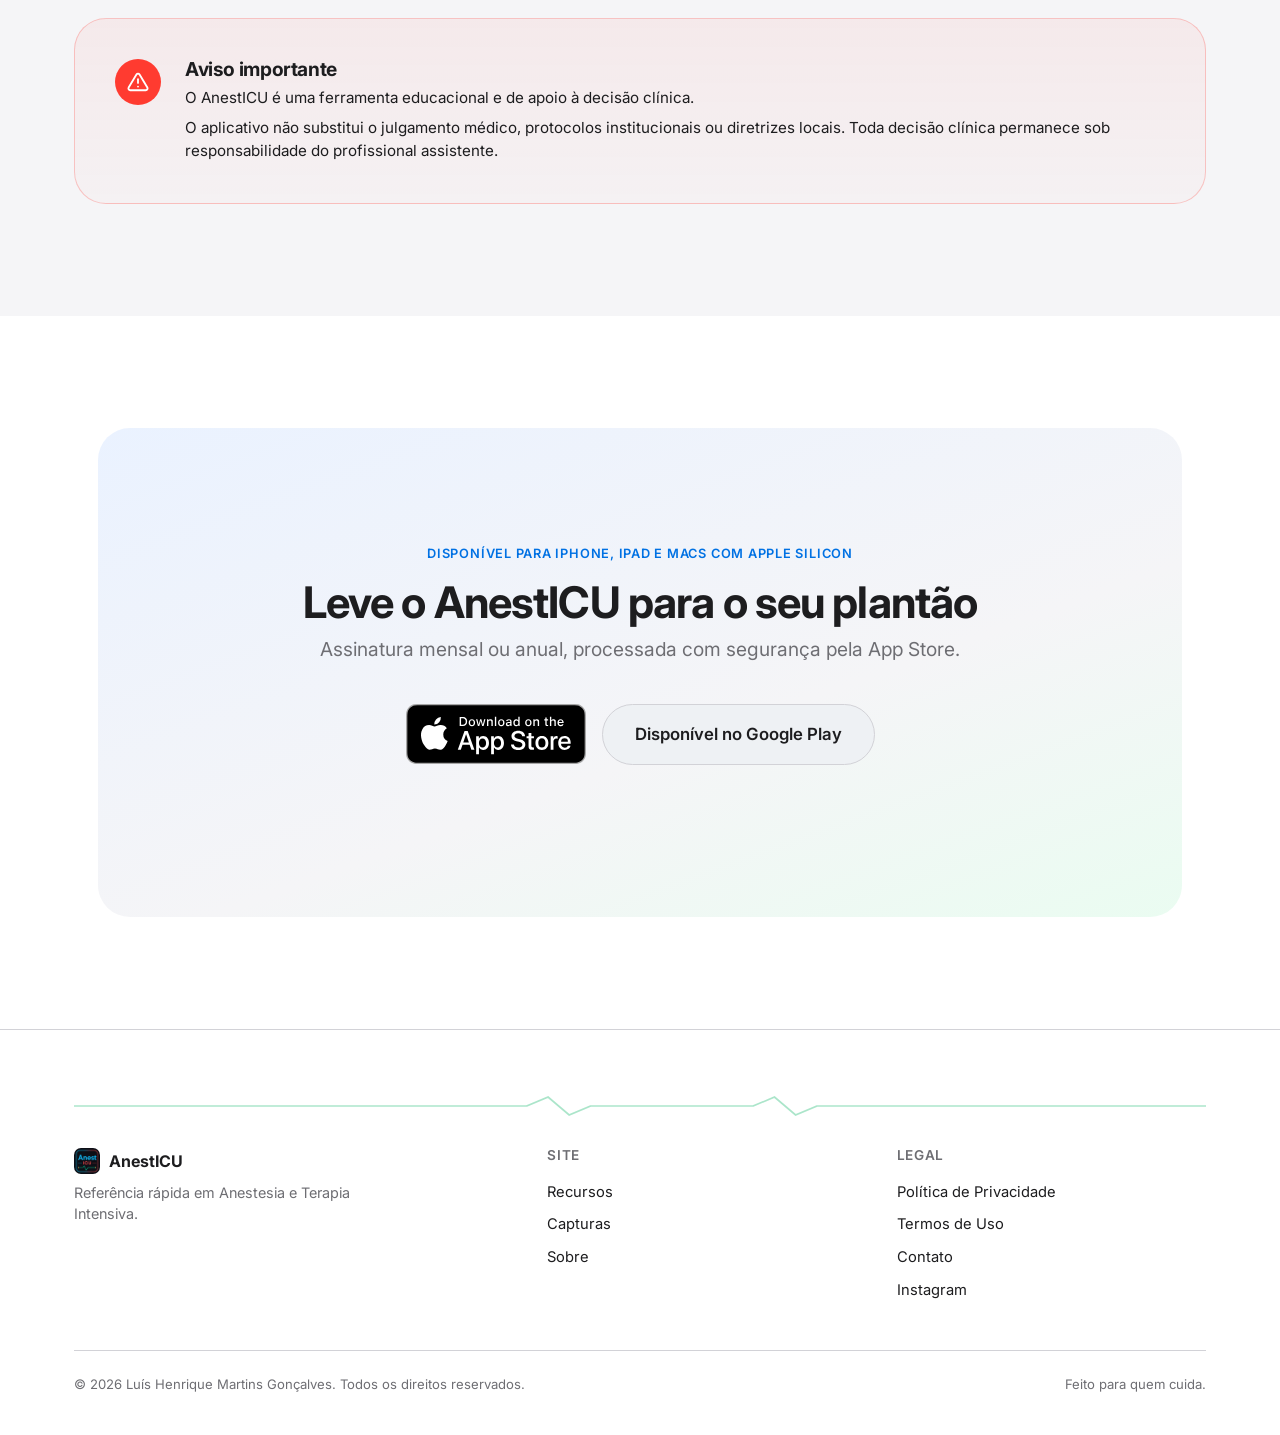
==== commit c2ab44be: "salvar googleplay" ====
--- a/index.html
+++ b/index.html
@@ -130,7 +130,12 @@
 </a>
 
 
-          <a href="#" class="btn btn-secondary btn-lg" aria-disabled="true" tabindex="-1">Google Play — Em breve</a>
+<a href="https://play.google.com/store/apps/details?id=br.com.anesticu.app"
+   class="btn btn-secondary btn-lg"
+   target="_blank"
+   rel="noopener noreferrer">
+  Disponível no Google Play
+</a>
         </div>
 
         <div class="hero-meta">
@@ -425,7 +430,12 @@
         class="appstore-badge">
 
 </a>
-          <a href="#" class="btn btn-secondary btn-lg" aria-disabled="true" tabindex="-1">Google Play — Em breve</a>
+        <a href="https://play.google.com/store/apps/details?id=br.com.anesticu.app"
+   class="btn btn-secondary btn-lg"
+   target="_blank"
+   rel="noopener noreferrer">
+  Disponível no Google Play
+</a>
         </div>
       </div>
     </div>
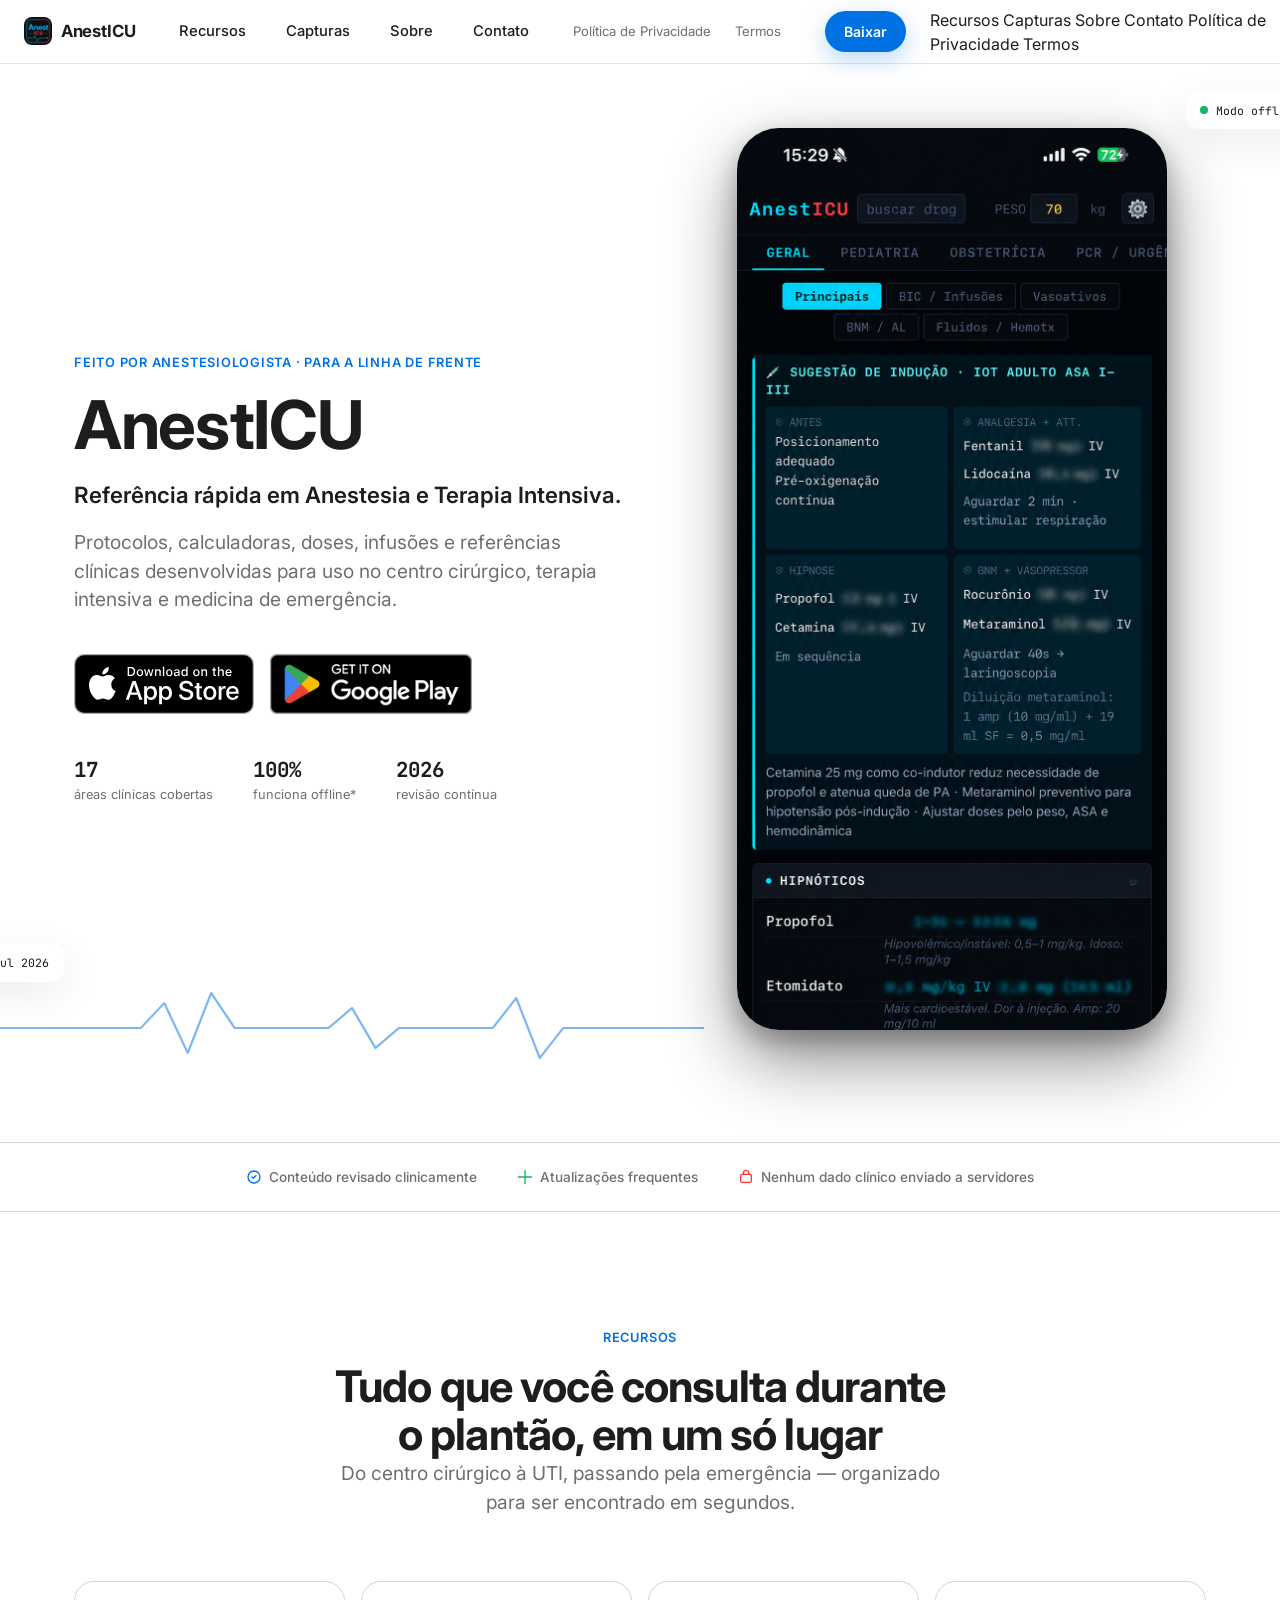
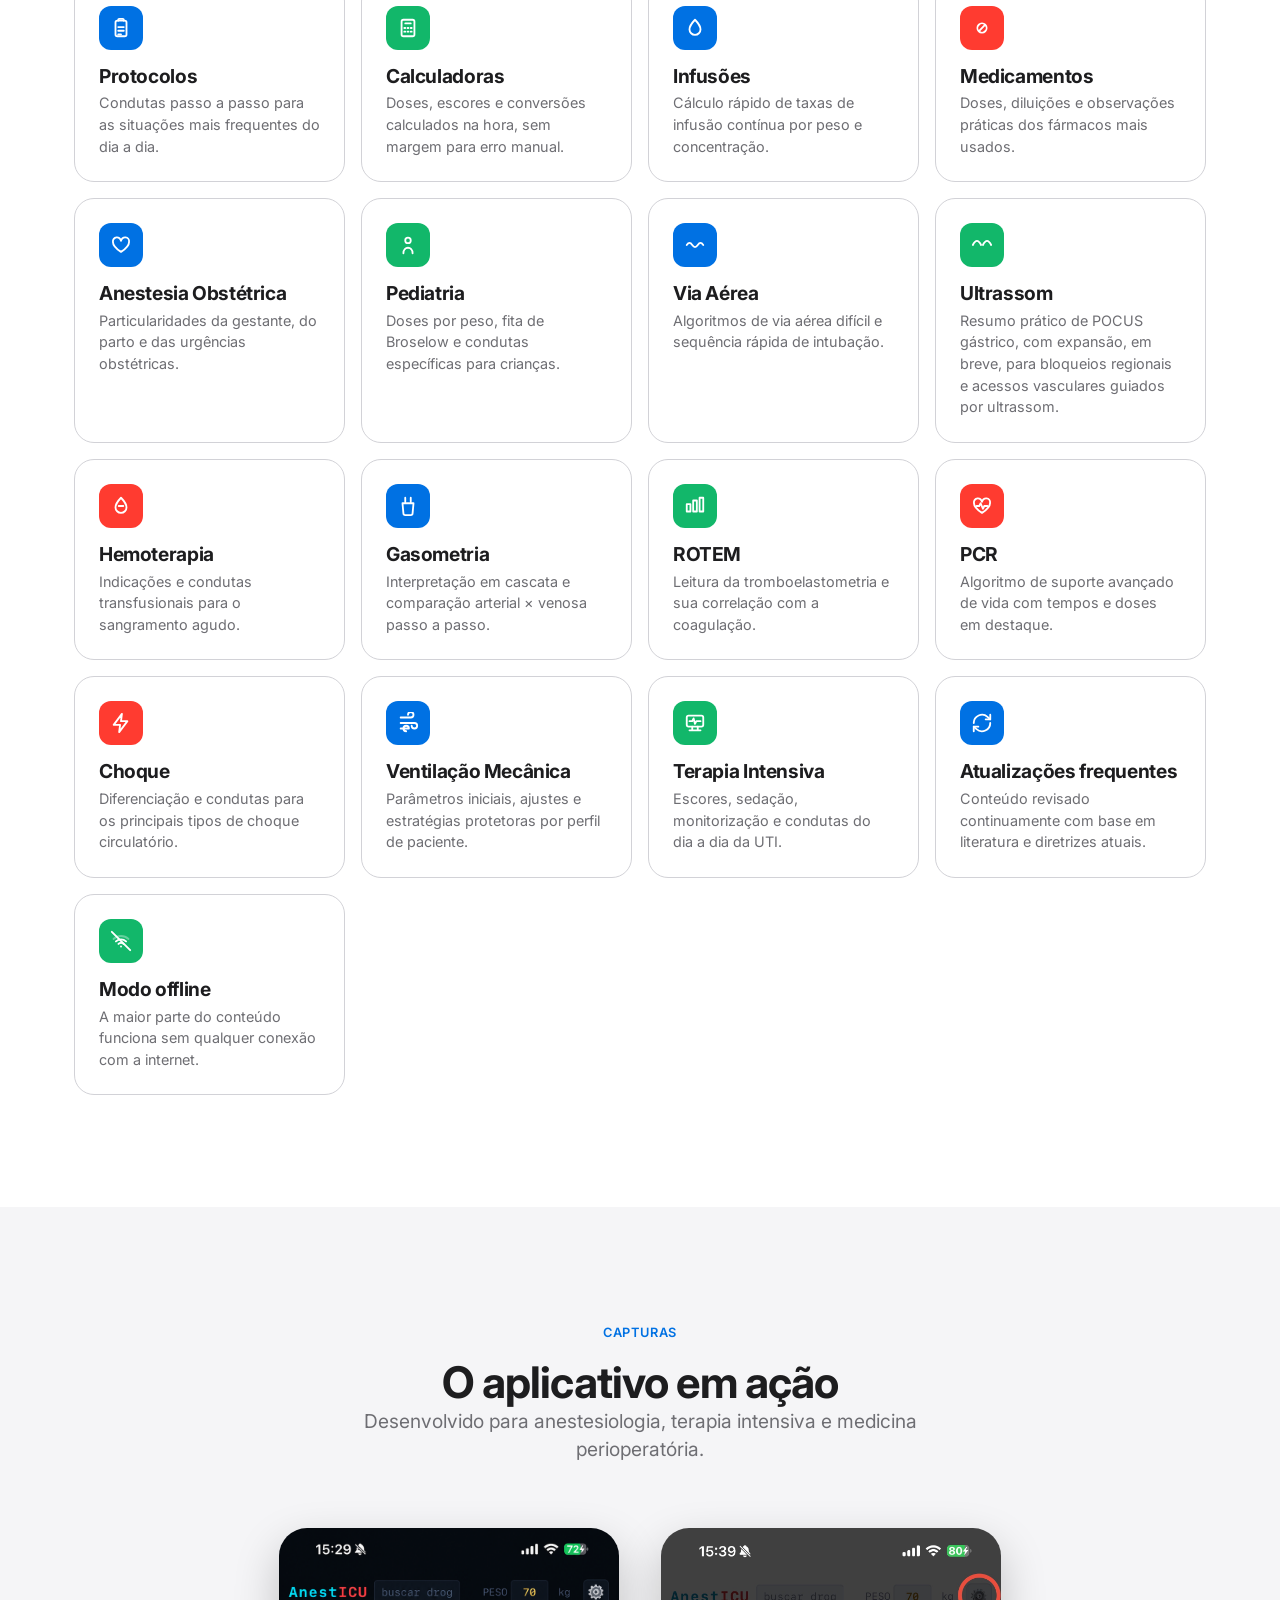
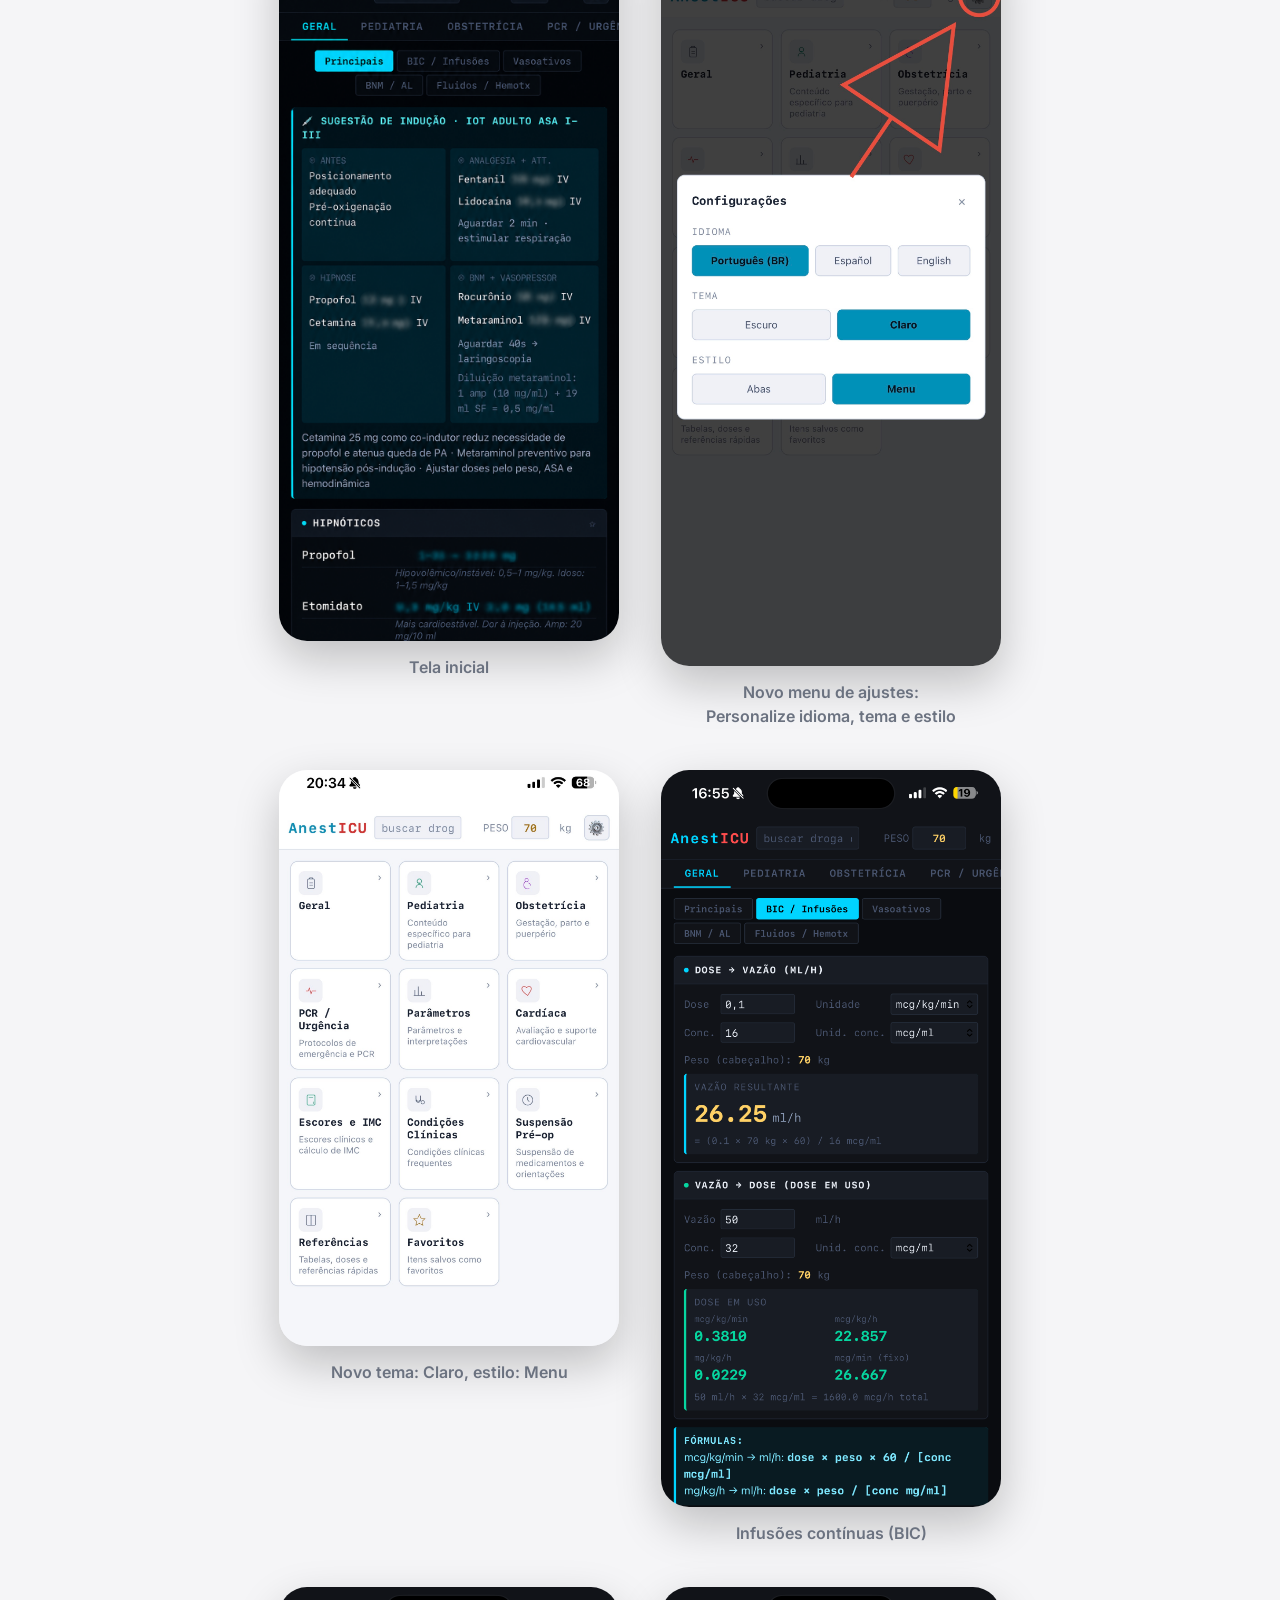
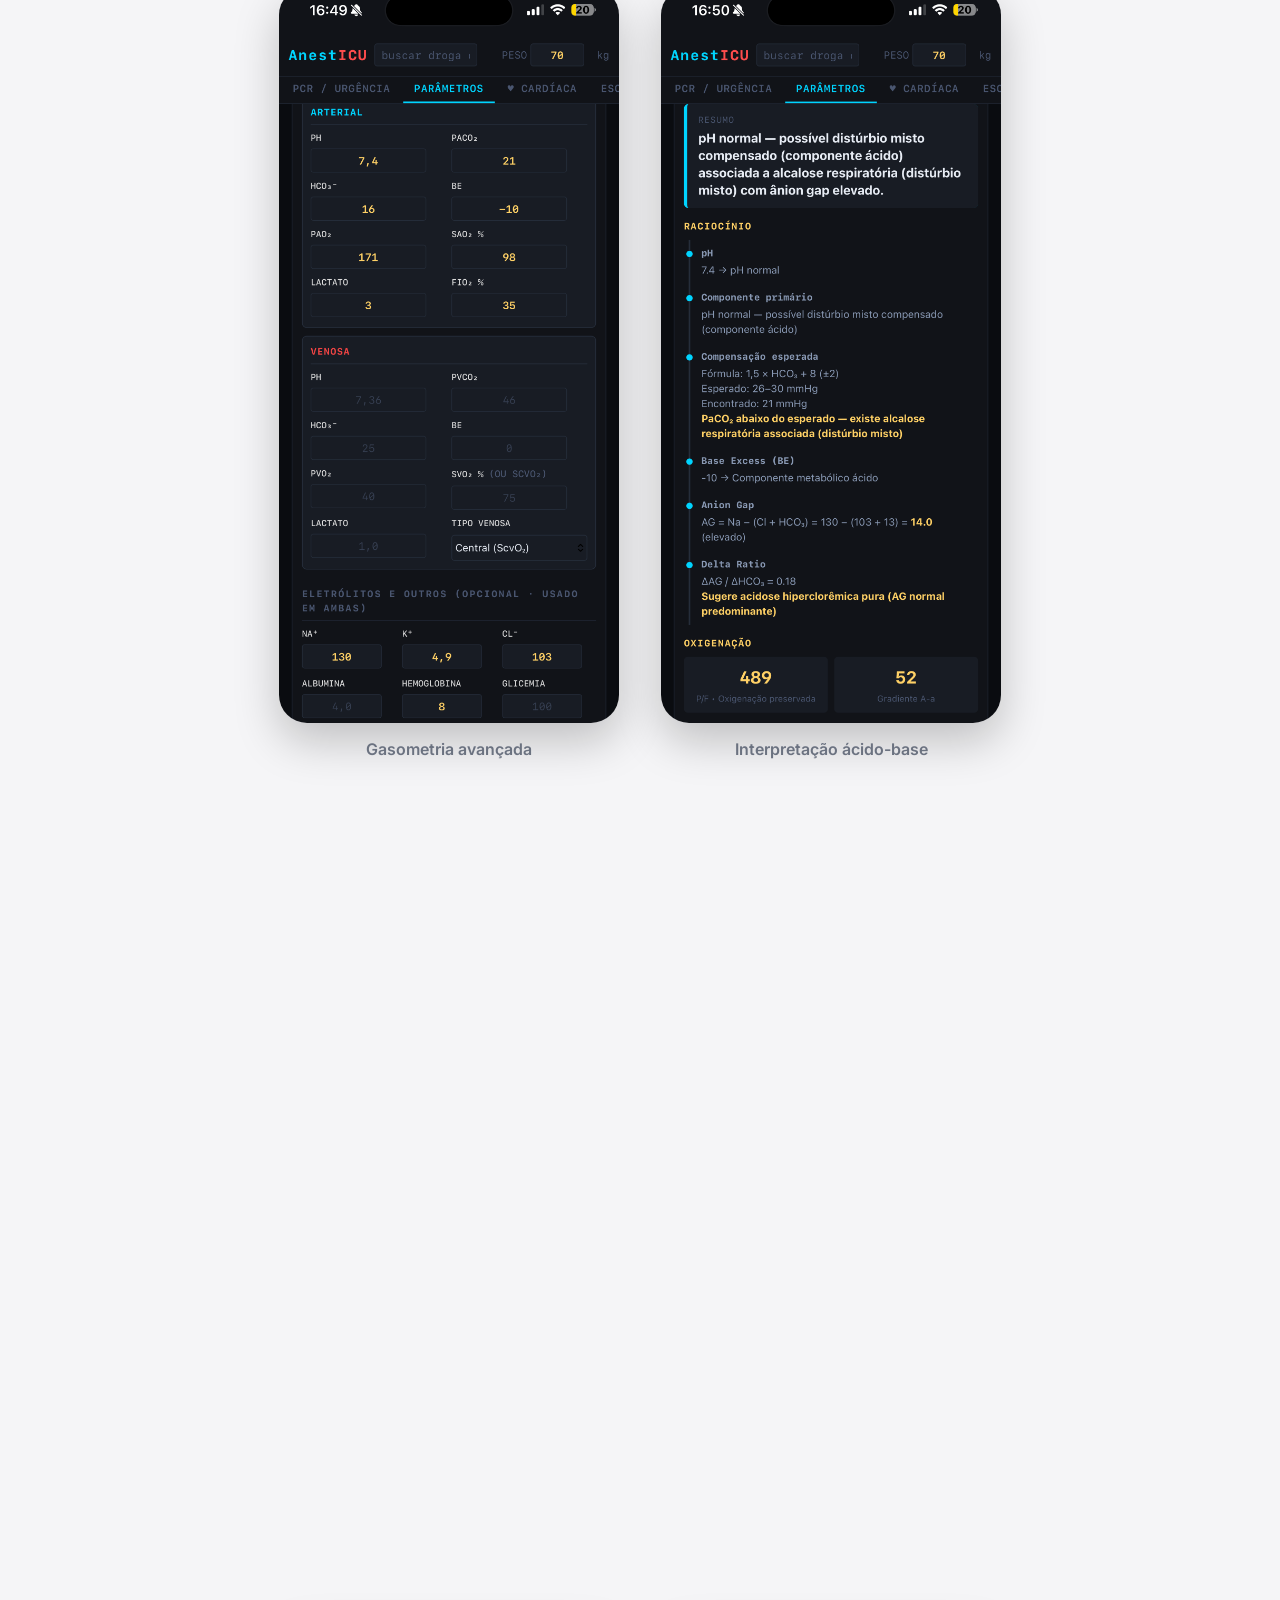
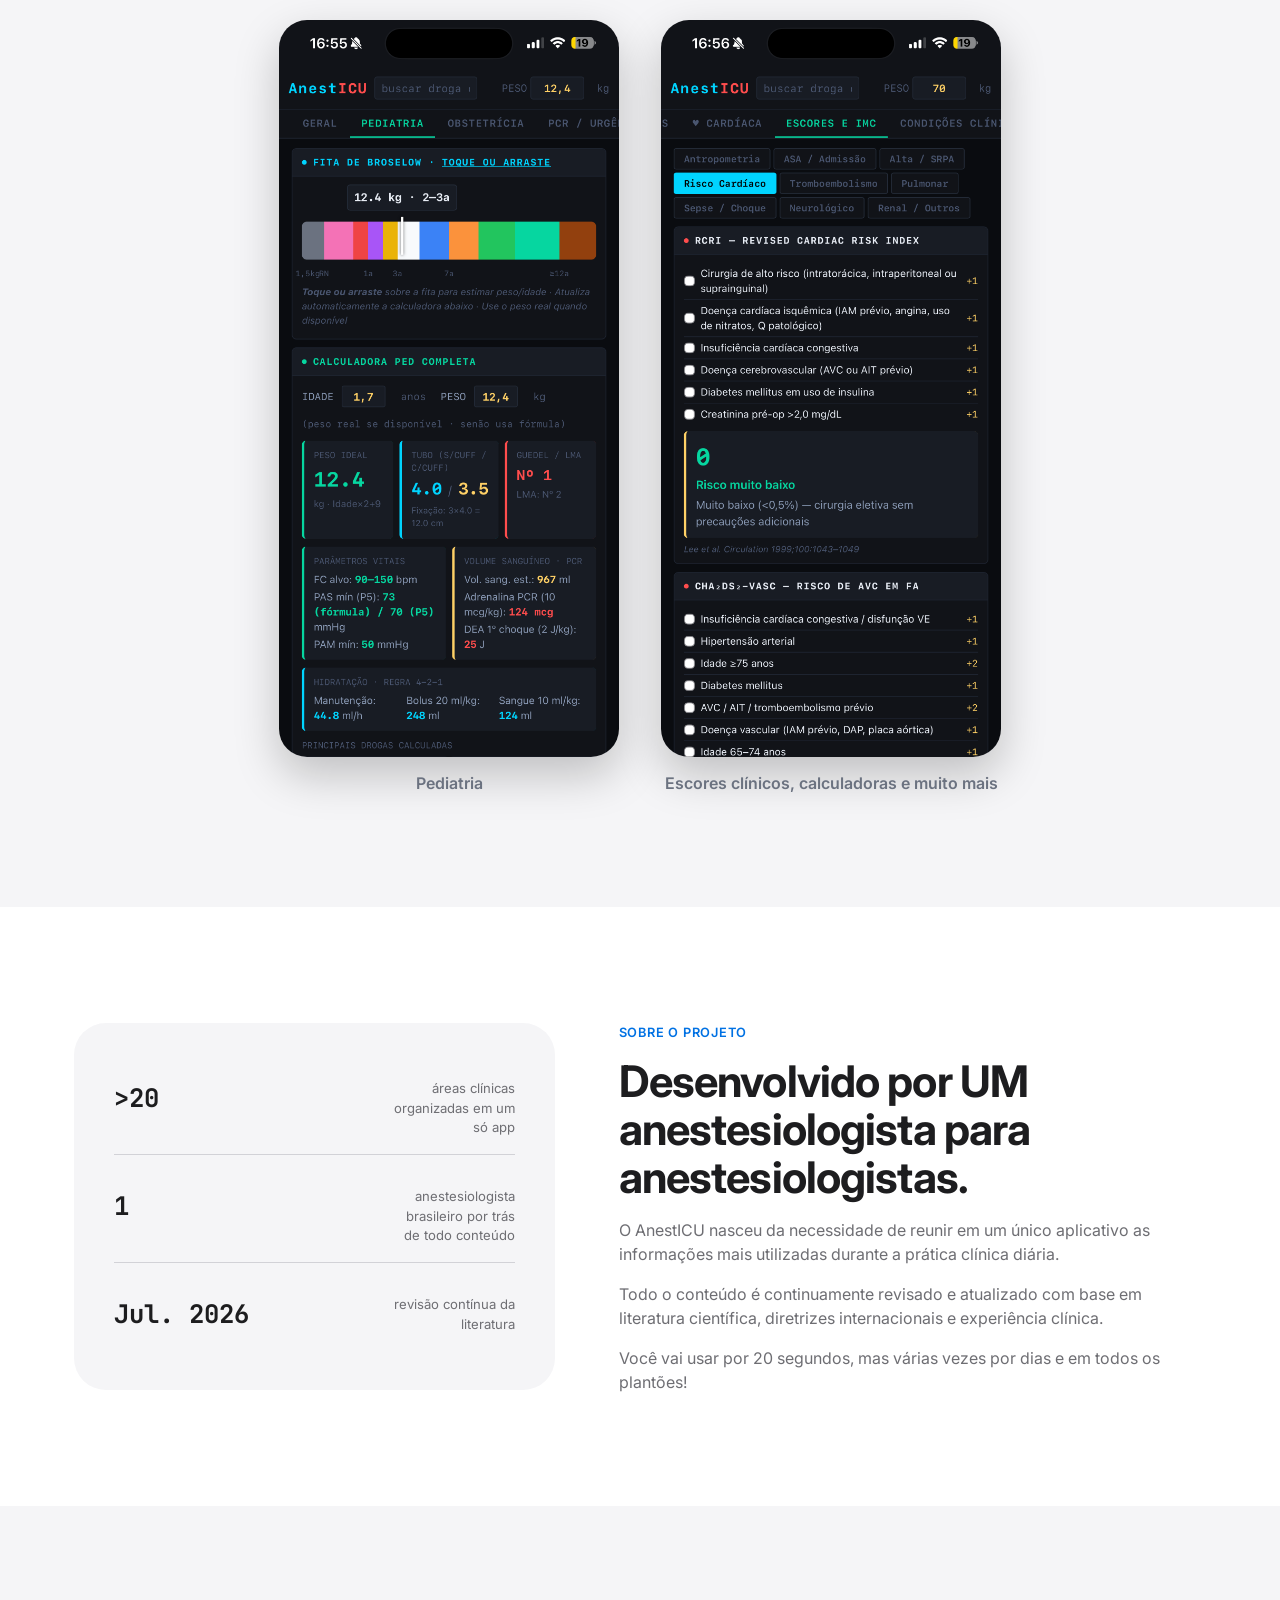
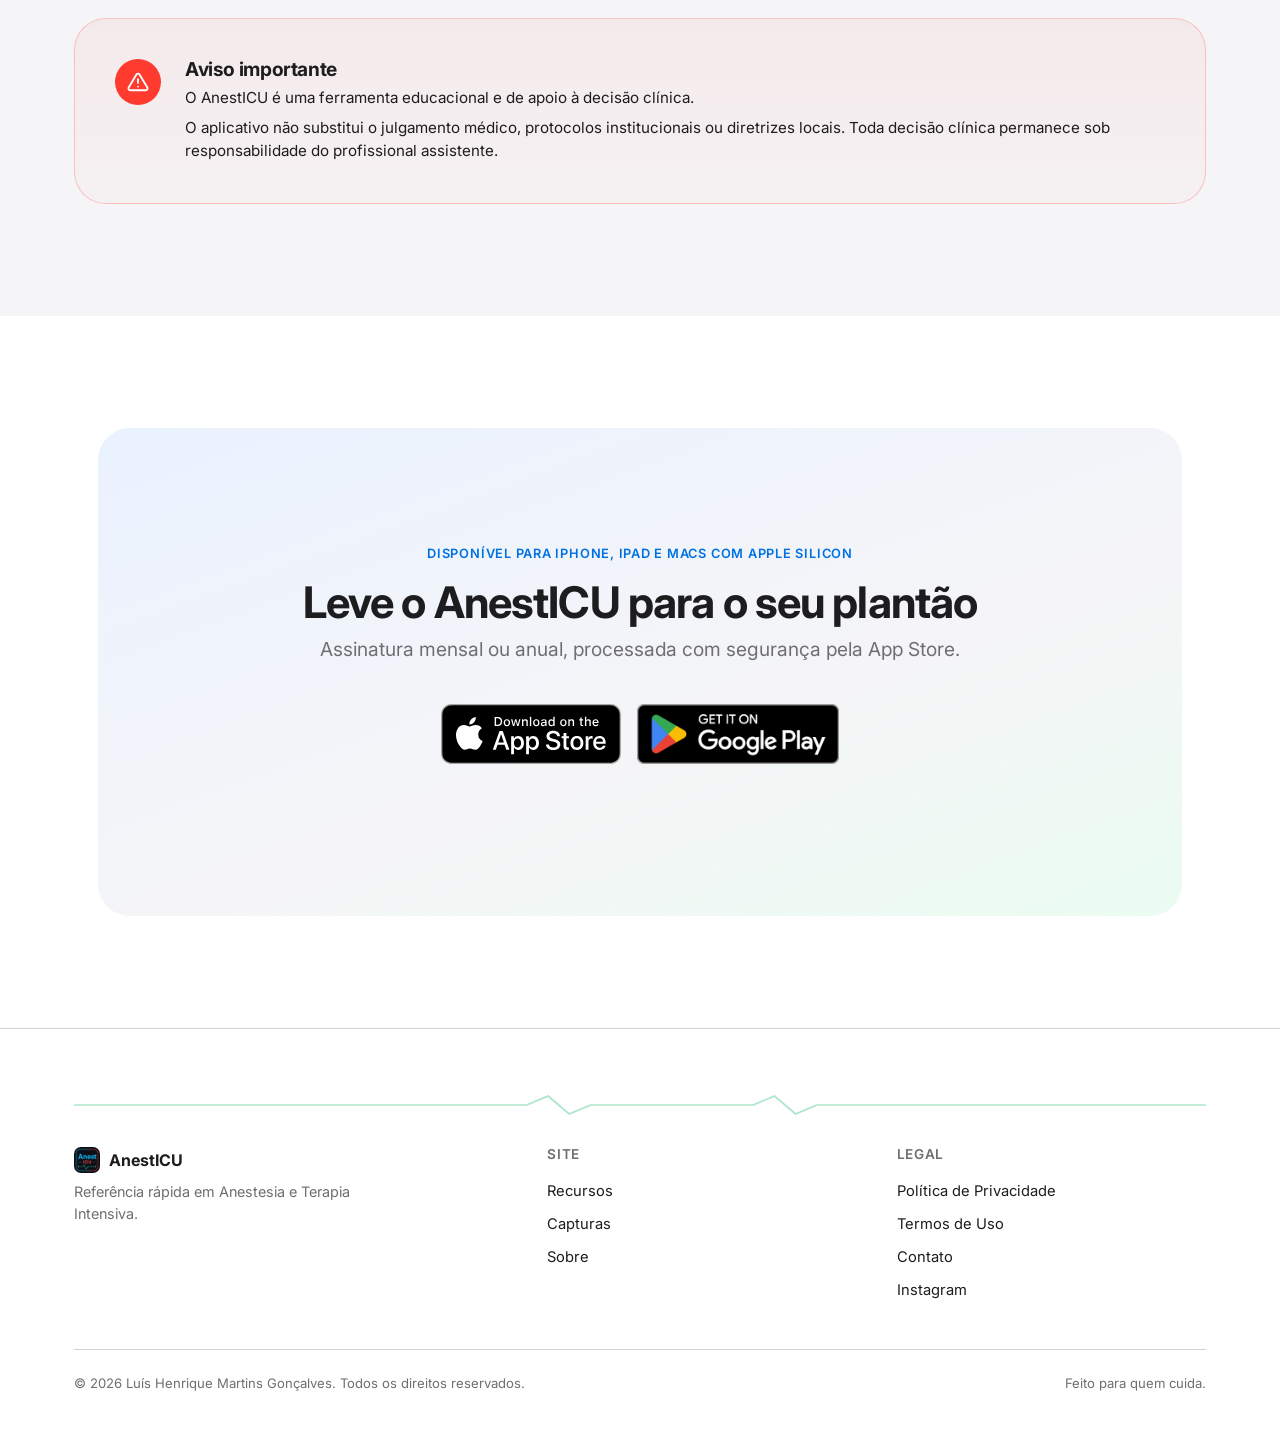
==== commit ff1398c8: "botao playstore" ====
--- a/index.html
+++ b/index.html
@@ -131,10 +131,12 @@
 
 
 <a href="https://play.google.com/store/apps/details?id=br.com.anesticu.app"
-   class="btn btn-secondary btn-lg"
    target="_blank"
-   rel="noopener noreferrer">
-  Disponível no Google Play
+   rel="noopener noreferrer"
+   aria-label="Baixar na Google Play">
+    <img src="assets/google-play-badge.png"
+         alt="Disponível no Google Play"
+         class="store-badge">
 </a>
         </div>
 
@@ -429,12 +431,13 @@
         alt="Baixar na App Store"
         class="appstore-badge">
 
-</a>
-        <a href="https://play.google.com/store/apps/details?id=br.com.anesticu.app"
-   class="btn btn-secondary btn-lg"
+<a href="https://play.google.com/store/apps/details?id=br.com.anesticu.app"
    target="_blank"
-   rel="noopener noreferrer">
-  Disponível no Google Play
+   rel="noopener noreferrer"
+   aria-label="Baixar na Google Play">
+    <img src="assets/google-play-badge.png"
+         alt="Disponível no Google Play"
+         class="store-badge">
 </a>
         </div>
       </div>
--- a/style.css
+++ b/style.css
@@ -1349,4 +1349,15 @@
   width:180px;
   height:auto;
   display:block;
+}
+
+.store-badge{
+    height:60px;
+    width:auto;
+    display:block;
+    transition:transform .2s ease;
+}
+
+.store-badge:hover{
+    transform:translateY(-2px);
 }
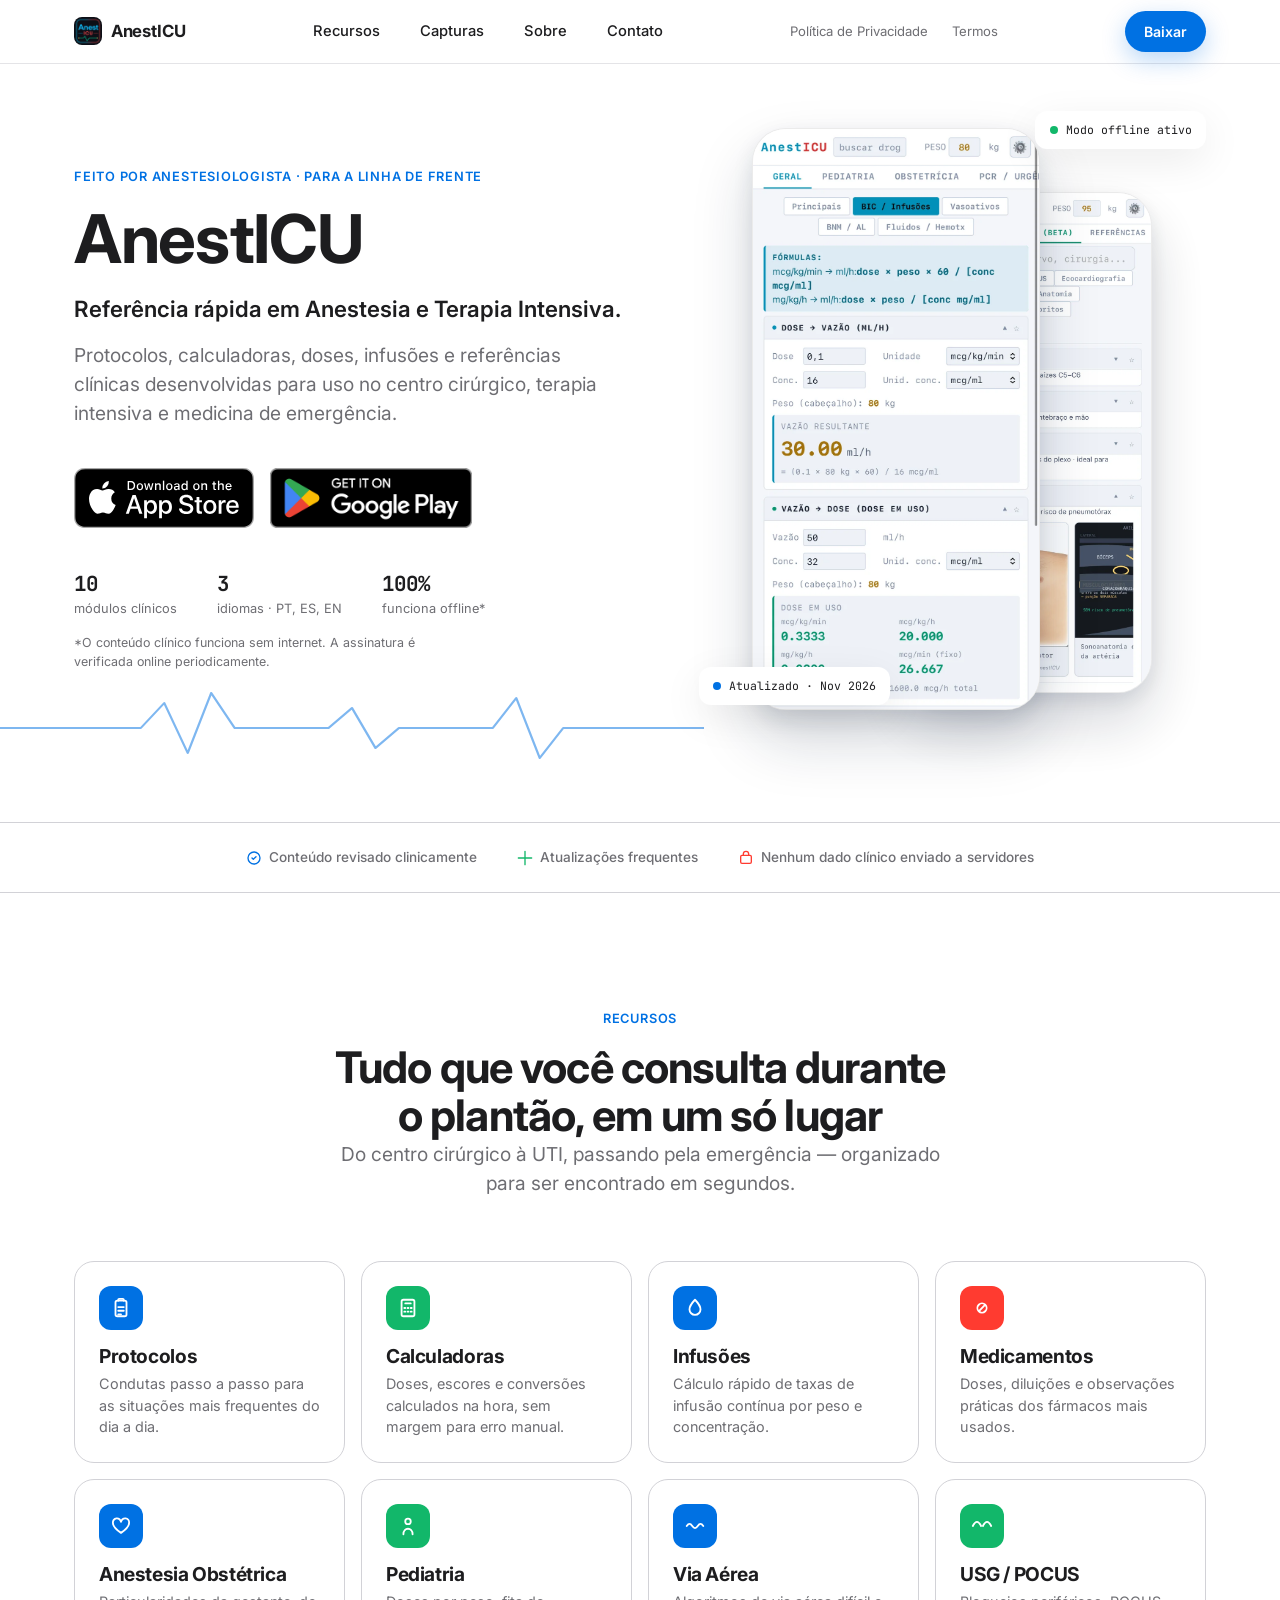
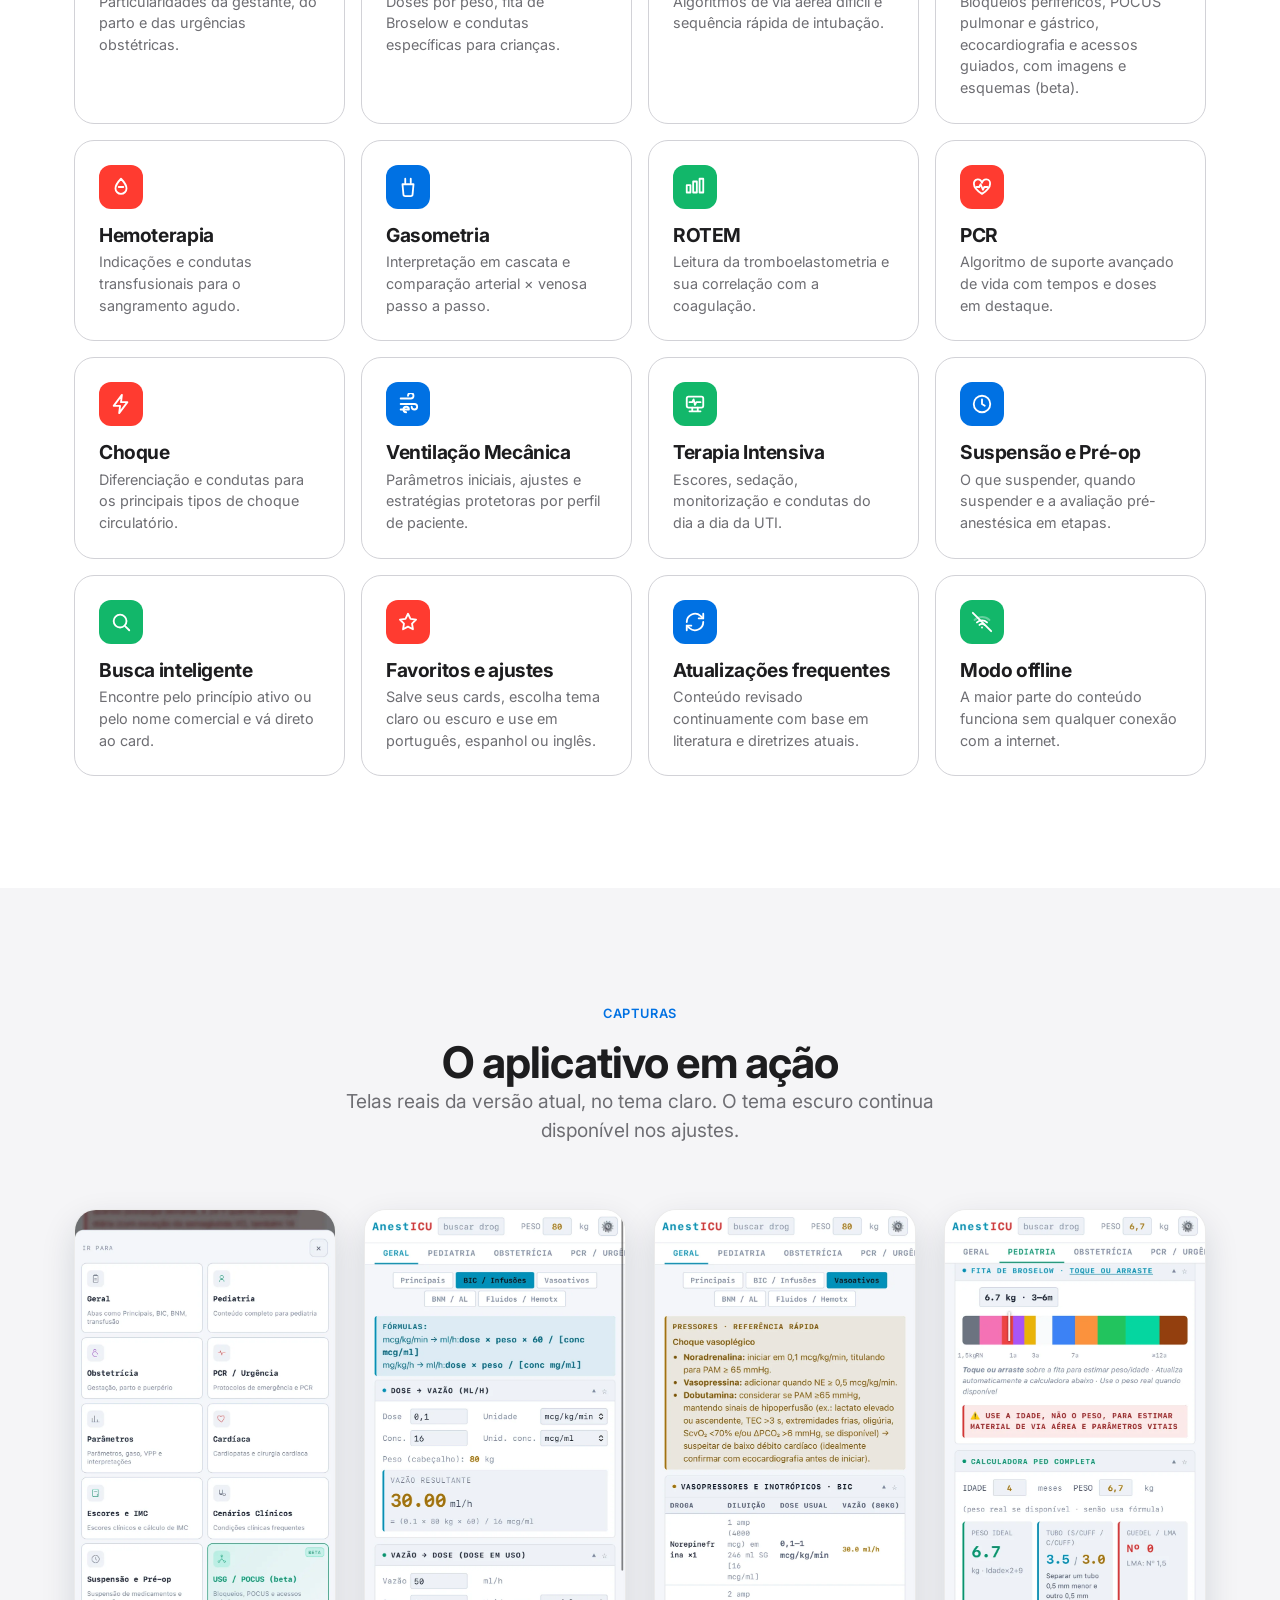
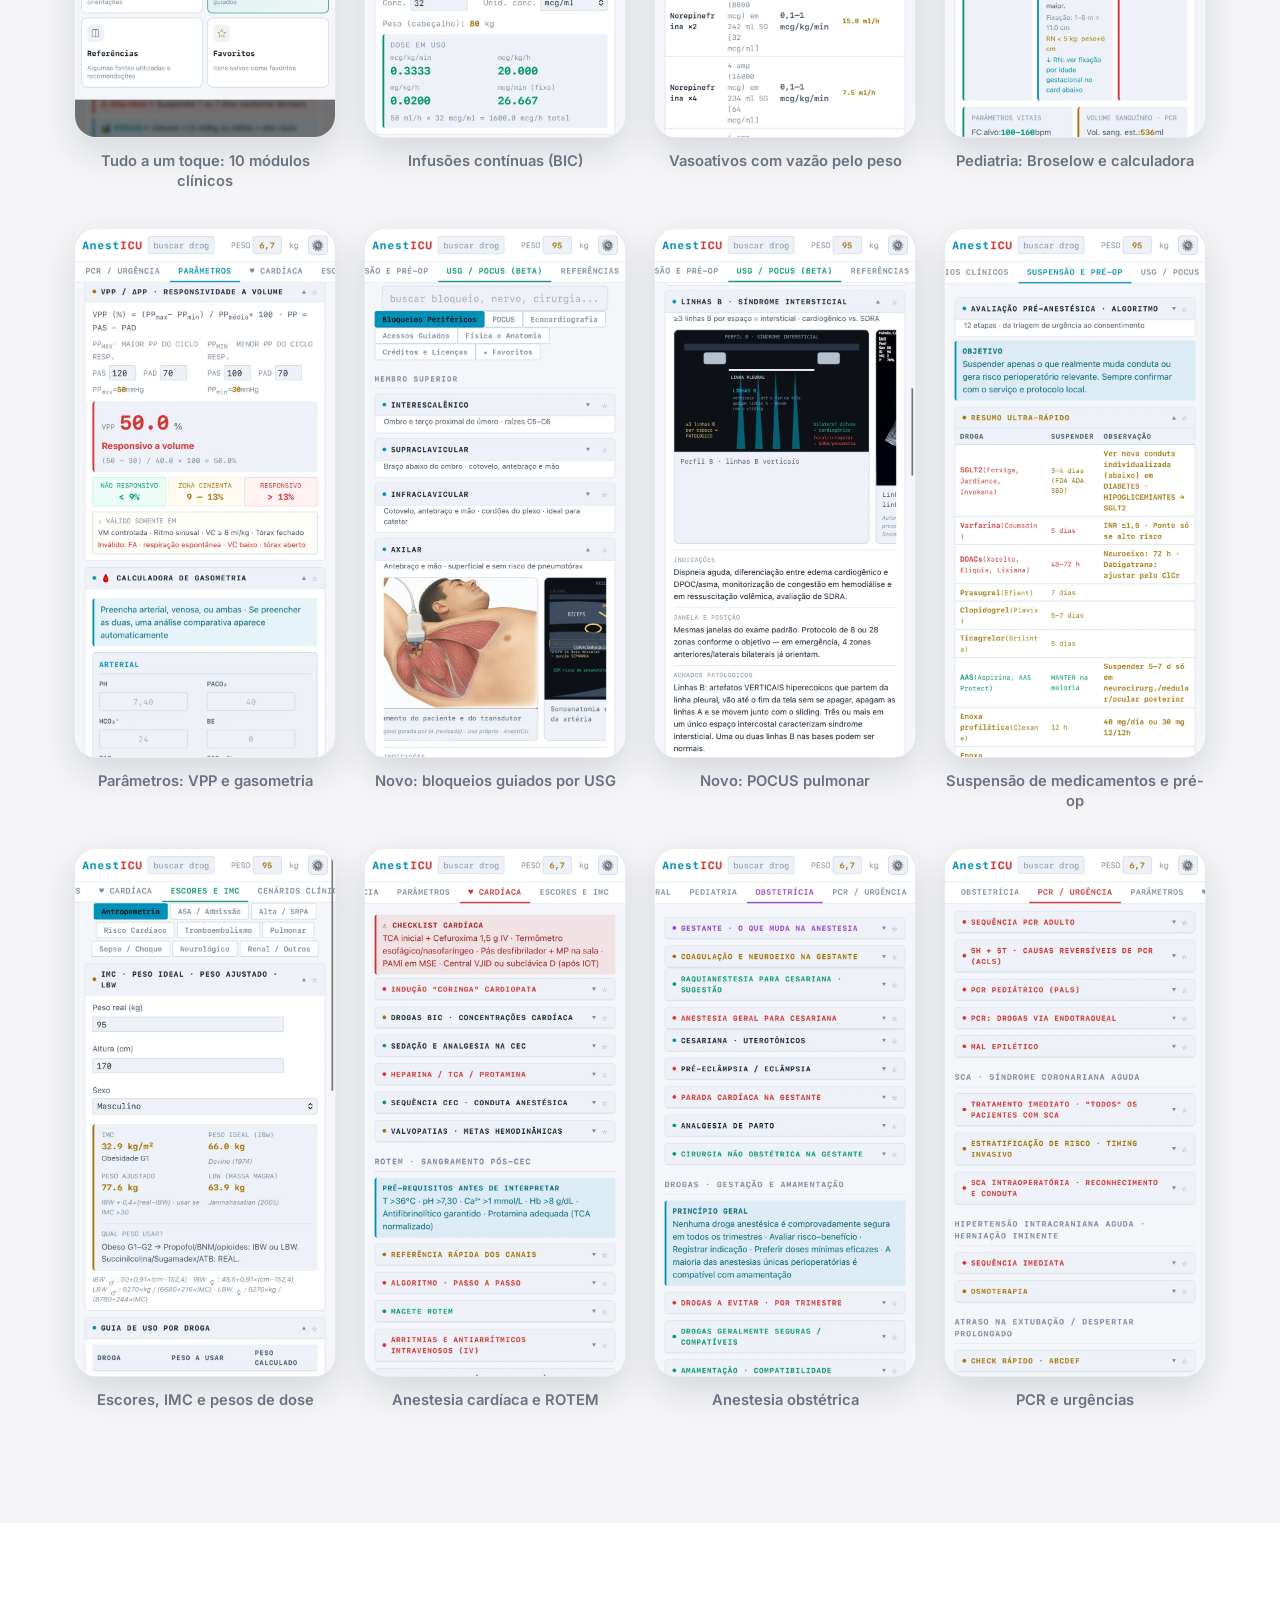
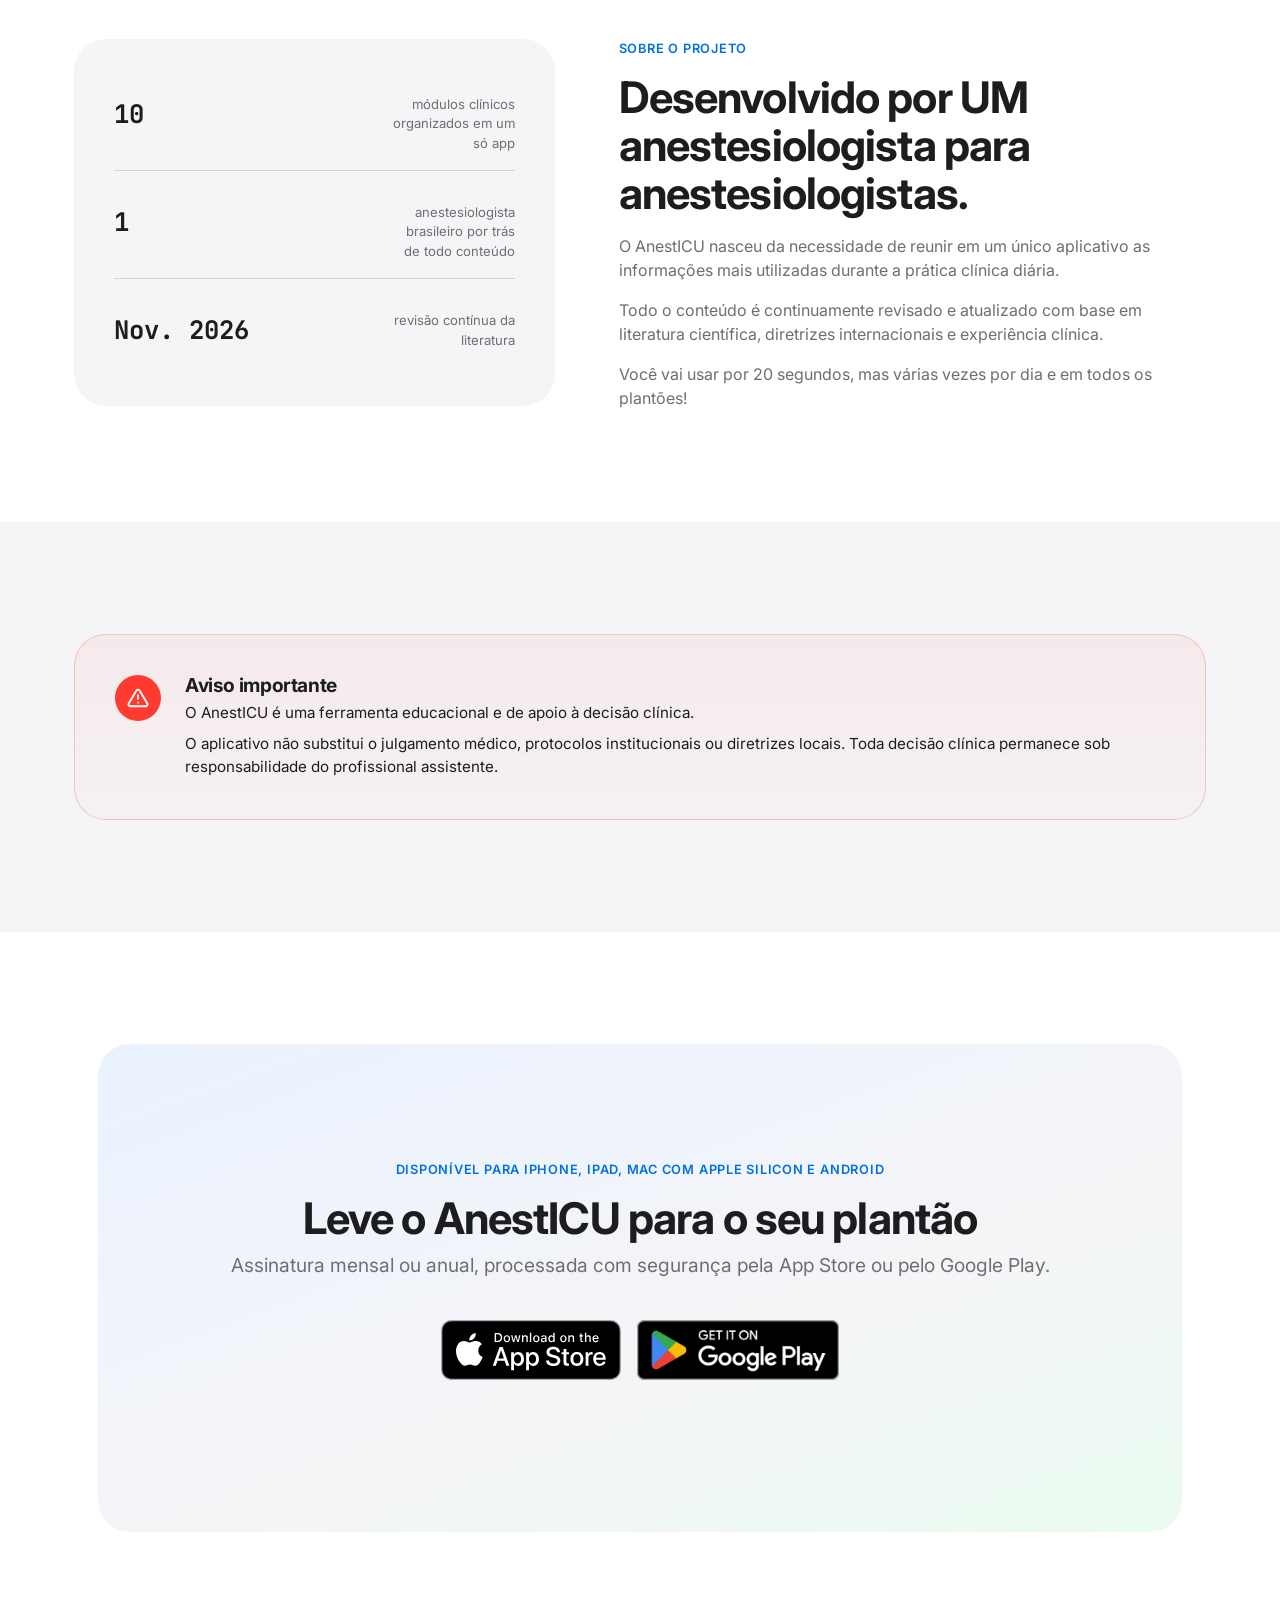
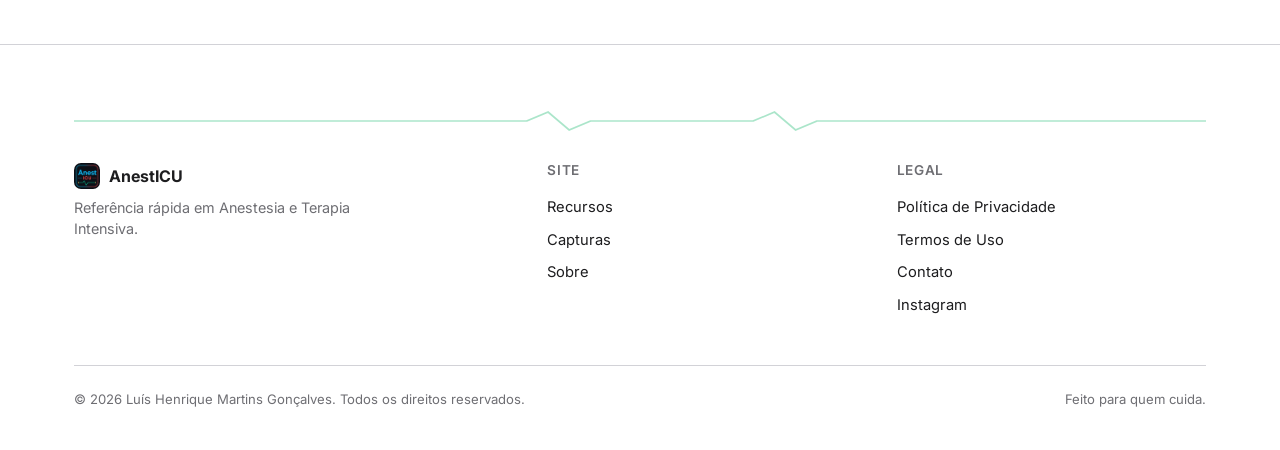
==== commit 5fb14e91: "Atualiza site: capturas novas (tema claro), textos e correções - Hero e galeria com 12 capturas da v" ====
--- a/index.html
+++ b/index.html
@@ -5,7 +5,7 @@
 <meta name="viewport" content="width=device-width, initial-scale=1.0" />
 <title>AnestICU — Referência rápida em Anestesia e Terapia Intensiva</title>
 <meta name="description" content="AnestICU reúne protocolos, calculadoras, doses de medicamentos e referências clínicas para anestesiologistas, intensivistas, emergencistas e residentes. Acesso rápido, inclusive offline." />
-<meta name="keywords" content="anestesia, terapia intensiva, UTI, anestesiologia, aplicativo médico, calculadora médica, protocolos clínicos, gasometria, ROTEM, via aérea, emergência" />
+<meta name="keywords" content="anestesia, terapia intensiva, UTI, anestesiologia, aplicativo médico, calculadora médica, protocolos clínicos, gasometria, ROTEM, via aérea, emergência, POCUS, ultrassom, bloqueios periféricos" />
 <meta name="author" content="Luís Henrique Martins Gonçalves" />
 <link rel="canonical" href="https://drluishmg-code.github.io/anesticu/index.html" />
 
@@ -44,7 +44,12 @@
   "@type": "MobileApplication",
   "name": "AnestICU",
   "applicationCategory": "MedicalApplication",
-  "operatingSystem": "iOS",
+  "operatingSystem": "iOS, Android",
+  "inLanguage": ["pt-BR", "es", "en"],
+  "installUrl": [
+    "https://apps.apple.com/br/app/id6787523253",
+    "https://play.google.com/store/apps/details?id=br.com.anesticu.app"
+  ],
   "description": "Aplicativo de referência rápida em anestesia e terapia intensiva com protocolos, calculadoras, doses e algoritmos clínicos.",
   "author": {
     "@type": "Person",
@@ -120,6 +125,7 @@
 <a href="https://apps.apple.com/br/app/id6787523253"
    target="_blank"
    rel="noopener"
+   aria-label="Baixar na App Store"
    class="appstore-link">
 
     <img
@@ -142,29 +148,37 @@
 
         <div class="hero-meta">
           <div>
-            <strong>17</strong>
-            <span>áreas clínicas cobertas</span>
+            <strong>10</strong>
+            <span>módulos clínicos</span>
+          </div>
+          <div>
+            <strong>3</strong>
+            <span>idiomas · PT, ES, EN</span>
           </div>
           <div>
             <strong>100%</strong>
             <span>funciona offline*</span>
           </div>
-          <div>
-            <strong>2026</strong>
-            <span>revisão contínua</span>
-          </div>
-        </div>
-      </div>
-
-<div class="hero-figure reveal">
-    <img
-        src="assets/app-main.png"
-        alt="Tela principal do aplicativo AnestICU"
-        class="hero-app-image">
-</div>
+        </div>
+        <p class="hero-footnote">*O conteúdo clínico funciona sem internet. A assinatura é verificada online periodicamente.</p>
+      </div>
+
+      <div class="hero-figure reveal">
+        <div class="hero-phones">
+          <img
+            src="assets/screenshots/2026-11/usg-bloqueios.webp"
+            alt="Módulo USG / POCUS do AnestICU com bloqueios periféricos ilustrados"
+            width="780" height="1583"
+            class="hero-app-image hero-app-back">
+          <img
+            src="assets/screenshots/2026-11/bic.webp"
+            alt="Calculadora de infusões contínuas do AnestICU: dose para vazão em ml/h"
+            width="780" height="1583"
+            class="hero-app-image hero-app-front">
+        </div>
 
         <div class="floating-chip chip-1"><span class="dot green"></span> Modo offline ativo</div>
-        <div class="floating-chip chip-2"><span class="dot blue"></span> Atualizado · Jul 2026</div>
+        <div class="floating-chip chip-2"><span class="dot blue"></span> Atualizado · Nov 2026</div>
       </div>
     </div>
   </section>
@@ -244,8 +258,8 @@
 
         <div class="feature-card reveal">
           <div class="feature-icon green"><svg viewBox="0 0 24 24" fill="none" stroke="currentColor" stroke-width="2" stroke-linecap="round" stroke-linejoin="round"><path d="M2 12c3-6 6-6 9 0"/><path d="M13 12c3-6 6-6 9 0"/></svg></div>
-          <h3>Ultrassom</h3>
-          <p> Resumo prático de POCUS gástrico, com expansão, em breve, para bloqueios regionais e acessos vasculares guiados por ultrassom.</p>
+          <h3>USG / POCUS</h3>
+          <p>Bloqueios periféricos, POCUS pulmonar e gástrico, ecocardiografia e acessos guiados, com imagens e esquemas (beta).</p>
         </div>
 
         <div class="feature-card reveal">
@@ -291,6 +305,24 @@
         </div>
 
         <div class="feature-card reveal">
+          <div class="feature-icon blue"><svg viewBox="0 0 24 24" fill="none" stroke="currentColor" stroke-width="2" stroke-linecap="round" stroke-linejoin="round"><circle cx="12" cy="12" r="9"/><path d="M12 7v5l3 2"/></svg></div>
+          <h3>Suspensão e Pré-op</h3>
+          <p>O que suspender, quando suspender e a avaliação pré-anestésica em etapas.</p>
+        </div>
+
+        <div class="feature-card reveal">
+          <div class="feature-icon green"><svg viewBox="0 0 24 24" fill="none" stroke="currentColor" stroke-width="2" stroke-linecap="round" stroke-linejoin="round"><circle cx="11" cy="11" r="7"/><path d="M21 21l-4.3-4.3"/></svg></div>
+          <h3>Busca inteligente</h3>
+          <p>Encontre pelo princípio ativo ou pelo nome comercial e vá direto ao card.</p>
+        </div>
+
+        <div class="feature-card reveal">
+          <div class="feature-icon red"><svg viewBox="0 0 24 24" fill="none" stroke="currentColor" stroke-width="2" stroke-linecap="round" stroke-linejoin="round"><path d="M12 3l2.7 5.6 6.1.9-4.4 4.3 1 6.1L12 17l-5.4 2.9 1-6.1L3.2 9.5l6.1-.9z"/></svg></div>
+          <h3>Favoritos e ajustes</h3>
+          <p>Salve seus cards, escolha tema claro ou escuro e use em português, espanhol ou inglês.</p>
+        </div>
+
+        <div class="feature-card reveal">
           <div class="feature-icon blue"><svg viewBox="0 0 24 24" fill="none" stroke="currentColor" stroke-width="2" stroke-linecap="round" stroke-linejoin="round"><path d="M3 12a9 9 0 0 1 15-6.7L21 8"/><path d="M21 3v5h-5"/><path d="M21 12a9 9 0 0 1-15 6.7L3 16"/><path d="M3 21v-5h5"/></svg></div>
           <h3>Atualizações frequentes</h3>
           <p>Conteúdo revisado continuamente com base em literatura e diretrizes atuais.</p>
@@ -307,84 +339,88 @@
   </section>
 
   <!-- ===================== CAPTURAS DE TELA ===================== -->
- <!-- ===================== CAPTURAS DE TELA ===================== -->
-<section class="section section-alt" id="capturas">
-
-  <div class="container">
-
-    <div class="section-head center reveal">
-      <span class="eyebrow">Capturas</span>
-      <h2>O aplicativo em ação</h2>
-      <p class="lede">
-        Desenvolvido para anestesiologia, terapia intensiva e medicina perioperatória.
-      </p>
-    </div>
-
-    <div class="screens-gallery">
-
-      <figure class="screen-card reveal">
-        <img src="assets/screenshots/home.png" alt="Tela inicial">
-        <figcaption>Tela inicial</figcaption>
-      </figure>
-
-      <figure class="screen-card reveal">
-        <img src="assets/screenshots/IMG_6895.jpg" alt="Ajustes">
-        <figcaption>Novo menu de ajustes:<br> Personalize idioma, tema e estilo</figcaption>
-      </figure>
-
-            <figure class="screen-card reveal">
-        <img src="assets/screenshots/calro menu.jpg" alt="tema calro menu">
-        <figcaption>Novo tema: Claro, estilo: Menu</figcaption>
-      </figure>
-
-      <figure class="screen-card reveal">
-        <img src="assets/screenshots/bic.PNG" alt="Infusões">
+  <section class="section section-alt" id="capturas">
+    <div class="container">
+      <div class="section-head center reveal">
+        <span class="eyebrow">Capturas</span>
+        <h2>O aplicativo em ação</h2>
+        <p class="lede">Telas reais da versão atual, no tema claro. O tema escuro continua disponível nos ajustes.</p>
+      </div>
+    </div>
+
+    <div class="screens-gallery" tabindex="0" role="region" aria-label="Capturas de tela do aplicativo">
+
+      <figure class="screen-card">
+        <img src="assets/screenshots/2026-11/menu.webp" alt="Menu de navegação do AnestICU com os módulos clínicos" width="780" height="1583" loading="lazy" decoding="async">
+        <figcaption>Tudo a um toque: 10 módulos clínicos</figcaption>
+      </figure>
+
+      <figure class="screen-card">
+        <img src="assets/screenshots/2026-11/bic.webp" alt="Calculadora de infusões contínuas" width="780" height="1583" loading="lazy" decoding="async">
         <figcaption>Infusões contínuas (BIC)</figcaption>
       </figure>
 
-      <figure class="screen-card reveal">
-        <img src="assets/screenshots/gaso1.PNG" alt="Gasometria">
-        <figcaption>Gasometria avançada</figcaption>
-      </figure>
-
-      <figure class="screen-card reveal">
-        <img src="assets/screenshots/gaso2.PNG" alt="Interpretação">
-        <figcaption>Interpretação ácido-base</figcaption>
-      </figure>
-
-      <figure class="screen-card reveal">
-        <img src="assets/screenshots/gaso3.PNG" alt="Hipóteses">
-        <figcaption>Hipóteses fisiopatológicas</figcaption>
-      </figure>
-
-      <figure class="screen-card reveal">
-        <img src="assets/screenshots/gaso4.PNG" alt="Condutas">
-        <figcaption>Sugestões clínicas</figcaption>
-      </figure>
-
-      <figure class="screen-card reveal">
-        <img src="assets/screenshots/ped.PNG" alt="Pediatria">
-        <figcaption>Pediatria</figcaption>
-      </figure>
-
-      <figure class="screen-card reveal">
-        <img src="assets/screenshots/rci.PNG" alt="Risco cardíaco">
-        <figcaption>Escores clínicos, calculadoras e muito mais</figcaption>
-      </figure>
-
-    </div>
-
-  </div>
-
-</section>
+      <figure class="screen-card">
+        <img src="assets/screenshots/2026-11/vasoativos.webp" alt="Tabela de vasopressores e inotrópicos com vazão calculada pelo peso" width="780" height="1583" loading="lazy" decoding="async">
+        <figcaption>Vasoativos com vazão pelo peso</figcaption>
+      </figure>
+
+      <figure class="screen-card">
+        <img src="assets/screenshots/2026-11/pediatria.webp" alt="Fita de Broselow e calculadora pediátrica" width="780" height="1583" loading="lazy" decoding="async">
+        <figcaption>Pediatria: Broselow e calculadora</figcaption>
+      </figure>
+
+      <figure class="screen-card">
+        <img src="assets/screenshots/2026-11/vpp.webp" alt="Calculadora de VPP e de gasometria" width="780" height="1583" loading="lazy" decoding="async">
+        <figcaption>Parâmetros: VPP e gasometria</figcaption>
+      </figure>
+
+      <figure class="screen-card">
+        <img src="assets/screenshots/2026-11/usg-bloqueios.webp" alt="Bloqueios periféricos guiados por ultrassom com ilustração" width="780" height="1583" loading="lazy" decoding="async">
+        <figcaption>Novo: bloqueios guiados por USG</figcaption>
+      </figure>
+
+      <figure class="screen-card">
+        <img src="assets/screenshots/2026-11/pocus-pulmonar.webp" alt="POCUS pulmonar: linhas B e síndrome intersticial" width="780" height="1583" loading="lazy" decoding="async">
+        <figcaption>Novo: POCUS pulmonar</figcaption>
+      </figure>
+
+      <figure class="screen-card">
+        <img src="assets/screenshots/2026-11/pre-op.webp" alt="Resumo de suspensão de medicamentos no pré-operatório" width="780" height="1583" loading="lazy" decoding="async">
+        <figcaption>Suspensão de medicamentos e pré-op</figcaption>
+      </figure>
+
+      <figure class="screen-card">
+        <img src="assets/screenshots/2026-11/escores.webp" alt="Calculadora de IMC, peso ideal, peso ajustado e massa magra" width="780" height="1583" loading="lazy" decoding="async">
+        <figcaption>Escores, IMC e pesos de dose</figcaption>
+      </figure>
+
+      <figure class="screen-card">
+        <img src="assets/screenshots/2026-11/cardiaca.webp" alt="Módulo de anestesia cardíaca: CEC, heparina, ROTEM" width="780" height="1583" loading="lazy" decoding="async">
+        <figcaption>Anestesia cardíaca e ROTEM</figcaption>
+      </figure>
+
+      <figure class="screen-card">
+        <img src="assets/screenshots/2026-11/obstetricia.webp" alt="Módulo de anestesia obstétrica" width="780" height="1583" loading="lazy" decoding="async">
+        <figcaption>Anestesia obstétrica</figcaption>
+      </figure>
+
+      <figure class="screen-card">
+        <img src="assets/screenshots/2026-11/pcr.webp" alt="Módulo de PCR e urgências" width="780" height="1583" loading="lazy" decoding="async">
+        <figcaption>PCR e urgências</figcaption>
+      </figure>
+
+    </div>
+    <p class="gallery-hint" aria-hidden="true">Deslize para ver mais →</p>
+  </section>
 
   <!-- ===================== SOBRE ===================== -->
   <section class="section" id="sobre">
     <div class="container about-grid">
       <div class="about-visual reveal">
-        <div class="stat-row"><strong>>20</strong><span>áreas clínicas organizadas em um só app</span></div>
+        <div class="stat-row"><strong>10</strong><span>módulos clínicos organizados em um só app</span></div>
         <div class="stat-row"><strong>1</strong><span>anestesiologista brasileiro por trás de todo conteúdo</span></div>
-        <div class="stat-row"><strong>Jul. 2026</strong><span>revisão contínua da literatura</span></div>
+        <div class="stat-row"><strong>Nov. 2026</strong><span>revisão contínua da literatura</span></div>
       </div>
 
       <div class="about-copy reveal">
@@ -392,7 +428,7 @@
         <h2>Desenvolvido por UM anestesiologista para anestesiologistas.</h2>
         <p>O AnestICU nasceu da necessidade de reunir em um único aplicativo as informações mais utilizadas durante a prática clínica diária.</p>
         <p>Todo o conteúdo é continuamente revisado e atualizado com base em literatura científica, diretrizes internacionais e experiência clínica.</p>
-      <p>Você vai usar por 20 segundos, mas várias vezes por dias e em todos os plantões!</p>
+      <p>Você vai usar por 20 segundos, mas várias vezes por dia e em todos os plantões!</p>
       </div>
     </div>
   </section>
@@ -417,19 +453,22 @@
   <section class="section" id="download">
     <div class="container">
       <div class="final-cta reveal">
-        <span class="eyebrow">Disponível para iPhone, iPad e Macs com Apple Silicon</span>
+        <span class="eyebrow">Disponível para iPhone, iPad, Mac com Apple Silicon e Android</span>
         <h2>Leve o AnestICU para o seu plantão</h2>
-        <p class="lede">Assinatura mensal ou anual, processada com segurança pela App Store.</p>
+        <p class="lede">Assinatura mensal ou anual, processada com segurança pela App Store ou pelo Google Play.</p>
         <div class="hero-actions">
 <a href="https://apps.apple.com/br/app/id6787523253"
    target="_blank"
    rel="noopener"
+   aria-label="Baixar na App Store"
    class="appstore-link">
 
     <img
         src="assets/screenshots/appstore.svg"
         alt="Baixar na App Store"
         class="appstore-badge">
+
+</a>
 
 <a href="https://play.google.com/store/apps/details?id=br.com.anesticu.app"
    target="_blank"
--- a/style.css
+++ b/style.css
@@ -1360,4 +1360,189 @@
 
 .store-badge:hover{
     transform:translateY(-2px);
-}+}
+
+/* ==========================================================================
+   Atualização Nov/2026 — capturas novas (tema claro), galeria e correções
+   ========================================================================== */
+
+/* Menu mobile: escondido no desktop (antes aparecia solto ao lado do botão Baixar) */
+.nav-drawer{
+    display:none;
+}
+
+@media (max-width:860px){
+    .nav-drawer{
+        display:flex;
+    }
+}
+
+/* ----- Hero: dois aparelhos sobrepostos ----- */
+.hero-phones{
+    position:relative;
+    width:min(400px, 88%);
+    margin-inline:auto;
+}
+
+.hero-phones .hero-app-image{
+    width:100%;
+    height:auto;
+    border-radius:34px;
+    border:1px solid rgba(0,0,0,.08);
+    background:#fff;
+    box-shadow:
+        0 30px 60px rgba(15,35,60,.18),
+        0 8px 20px rgba(15,35,60,.10);
+}
+
+.hero-phones .hero-app-back{
+    position:absolute;
+    right:0;
+    top:11%;
+    width:62%;
+    opacity:.96;
+}
+
+.hero-phones .hero-app-front{
+    position:relative;
+    z-index:1;
+    width:72%;
+}
+
+.hero-phones .hero-app-image:hover{
+    transform:translateY(-6px);
+}
+
+.hero-figure{
+    flex-direction:column;
+}
+
+.hero-figure .floating-chip{
+    z-index:2;
+}
+
+.hero-figure .floating-chip.chip-1{
+    top:-3%;
+    right:0;
+}
+
+.hero-figure .floating-chip.chip-2{
+    bottom:1%;
+    left:0;
+}
+
+.hero-footnote{
+    margin-top:var(--space-sm);
+    font-size:.78rem;
+    color:var(--color-text-secondary);
+    max-width:46ch;
+}
+
+@media (max-width:860px){
+    .hero-footnote{
+        margin-inline:auto;
+    }
+
+    .hero-copy .eyebrow{
+        justify-content:center;
+    }
+}
+
+/* ----- Galeria de capturas ----- */
+.screens-gallery{
+    display:grid;
+    grid-template-columns:repeat(4, minmax(0, 1fr));
+    gap:36px 28px;
+    max-width:var(--max-w);
+    margin:56px auto 0;
+    padding-inline:var(--space-md);
+}
+
+.screen-card{
+    margin:0;
+}
+
+.screen-card img{
+    width:100%;
+    height:auto;
+    display:block;
+    border-radius:22px;
+    border:1px solid rgba(0,0,0,.08);
+    background:#fff;
+    box-shadow:0 14px 34px rgba(15,35,60,.14);
+    transition:transform .3s ease;
+}
+
+.screen-card figcaption{
+    font-size:.92rem;
+    line-height:1.35;
+}
+
+.gallery-hint{
+    display:none;
+}
+
+@media (max-width:1024px){
+    .screens-gallery{
+        grid-template-columns:repeat(3, minmax(0, 1fr));
+    }
+}
+
+/* Celular: faixa horizontal com encaixe, em vez de 12 telas empilhadas */
+@media (max-width:700px){
+    .screens-gallery{
+        display:flex;
+        justify-content:flex-start;
+        gap:16px;
+        max-width:none;
+        margin:36px 0 0;
+        padding:8px var(--space-md) 22px;
+        overflow-x:auto;
+        scroll-snap-type:x mandatory;
+        scroll-padding-inline:var(--space-md);
+        -webkit-overflow-scrolling:touch;
+        scrollbar-width:none;
+    }
+
+    .screens-gallery::-webkit-scrollbar{
+        display:none;
+    }
+
+    .screen-card{
+        flex:0 0 68%;
+        max-width:280px;
+        scroll-snap-align:start;
+    }
+
+    .screen-card:hover{
+        transform:none;
+    }
+
+    .gallery-hint{
+        display:block;
+        text-align:center;
+        font-family:var(--font-mono);
+        font-size:.72rem;
+        color:var(--color-text-secondary);
+    }
+}
+
+/* Cartões de recursos: não deixar palavras longas alargarem a página no celular */
+@media (max-width:560px){
+    .features-grid{
+        grid-template-columns:repeat(2, minmax(0, 1fr));
+    }
+
+    .feature-card{
+        padding:var(--space-sm);
+        overflow-wrap:break-word;
+    }
+
+    .feature-card h3{
+        font-size:1rem;
+    }
+
+    .feature-card p{
+        font-size:.86rem;
+    }
+}
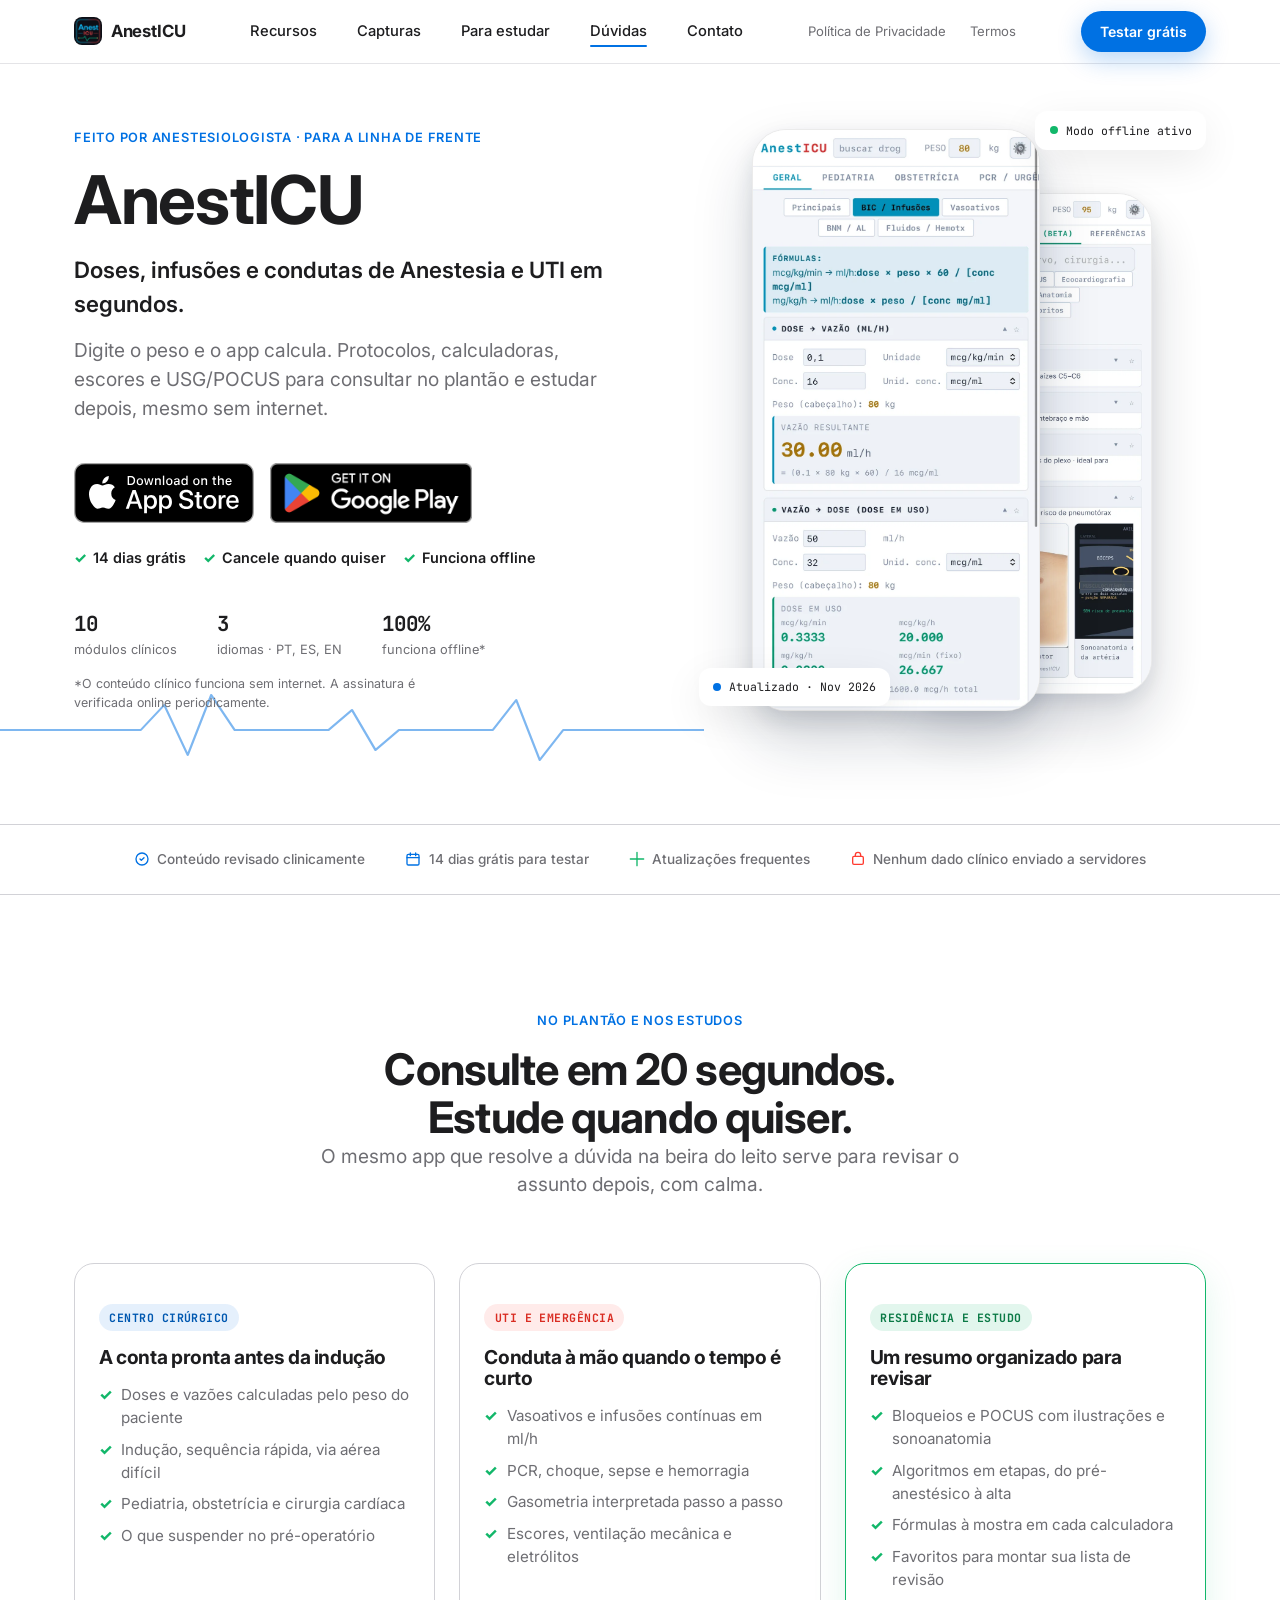
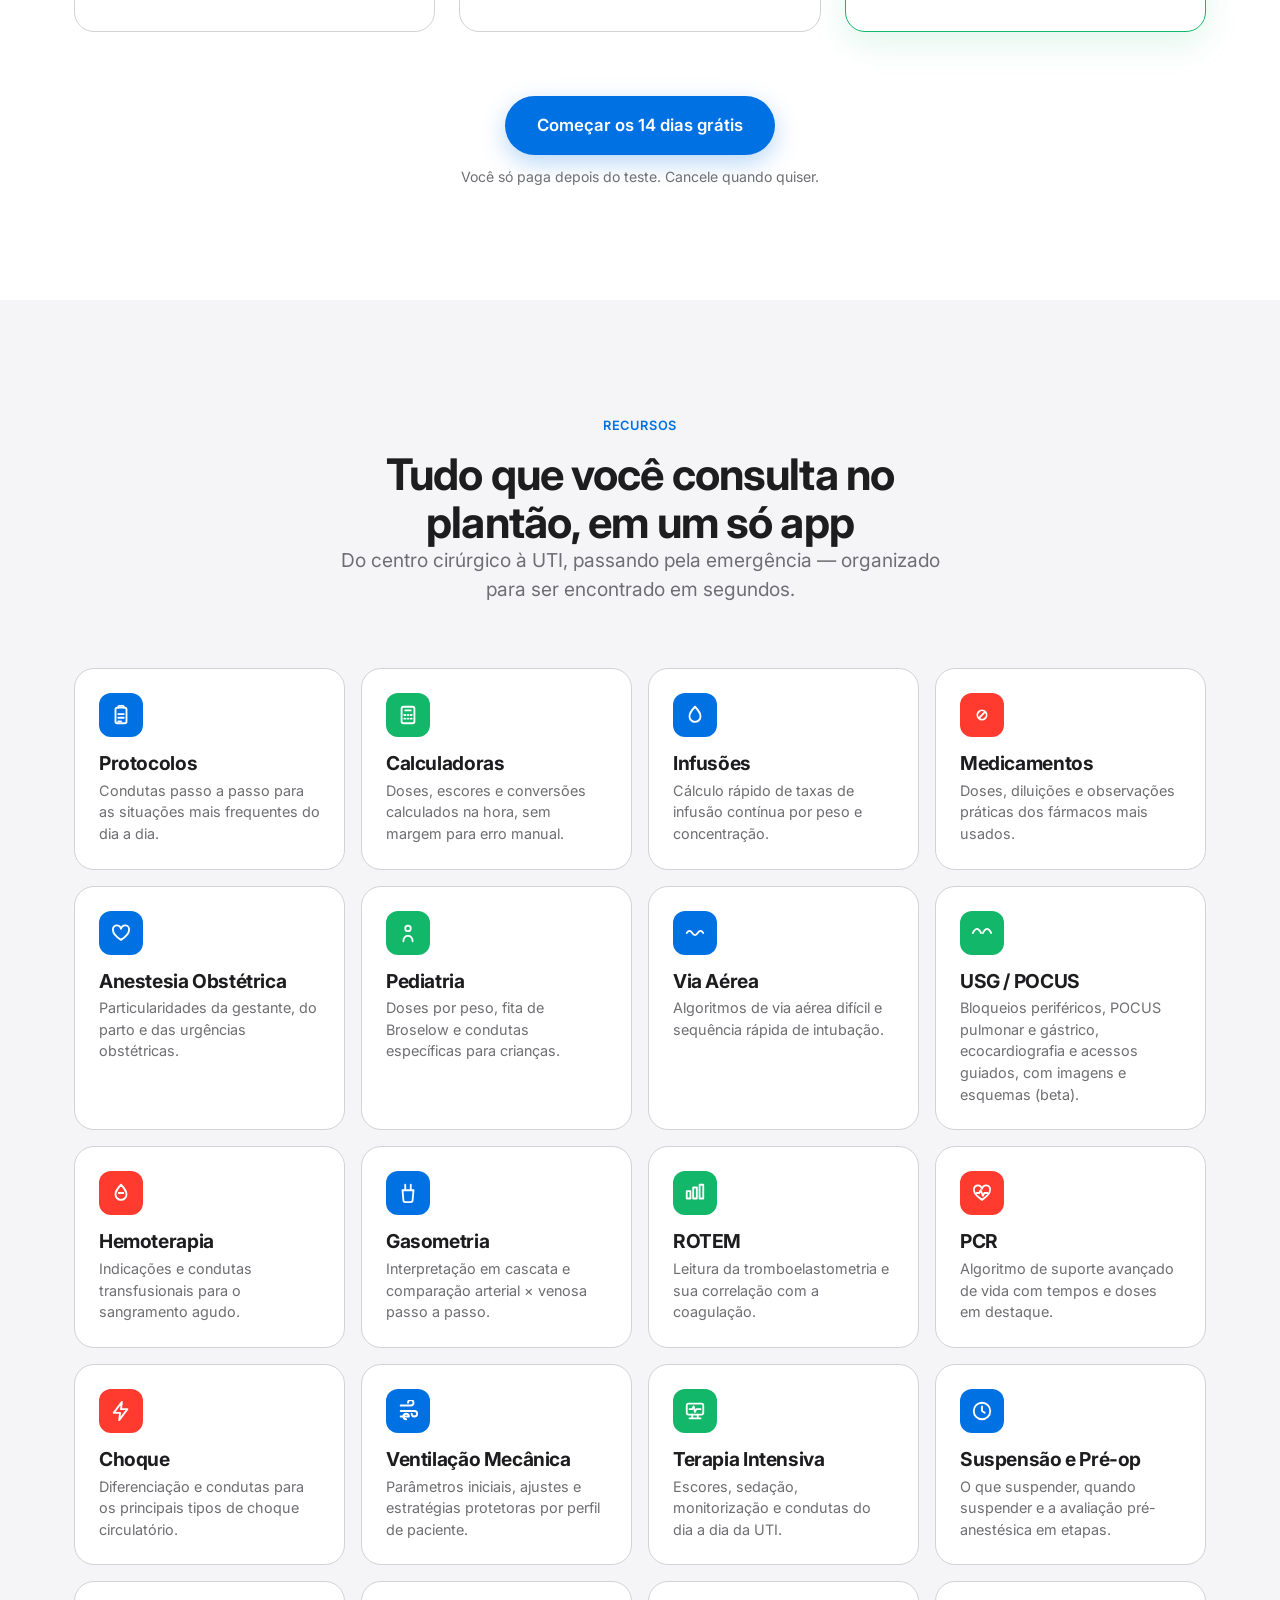
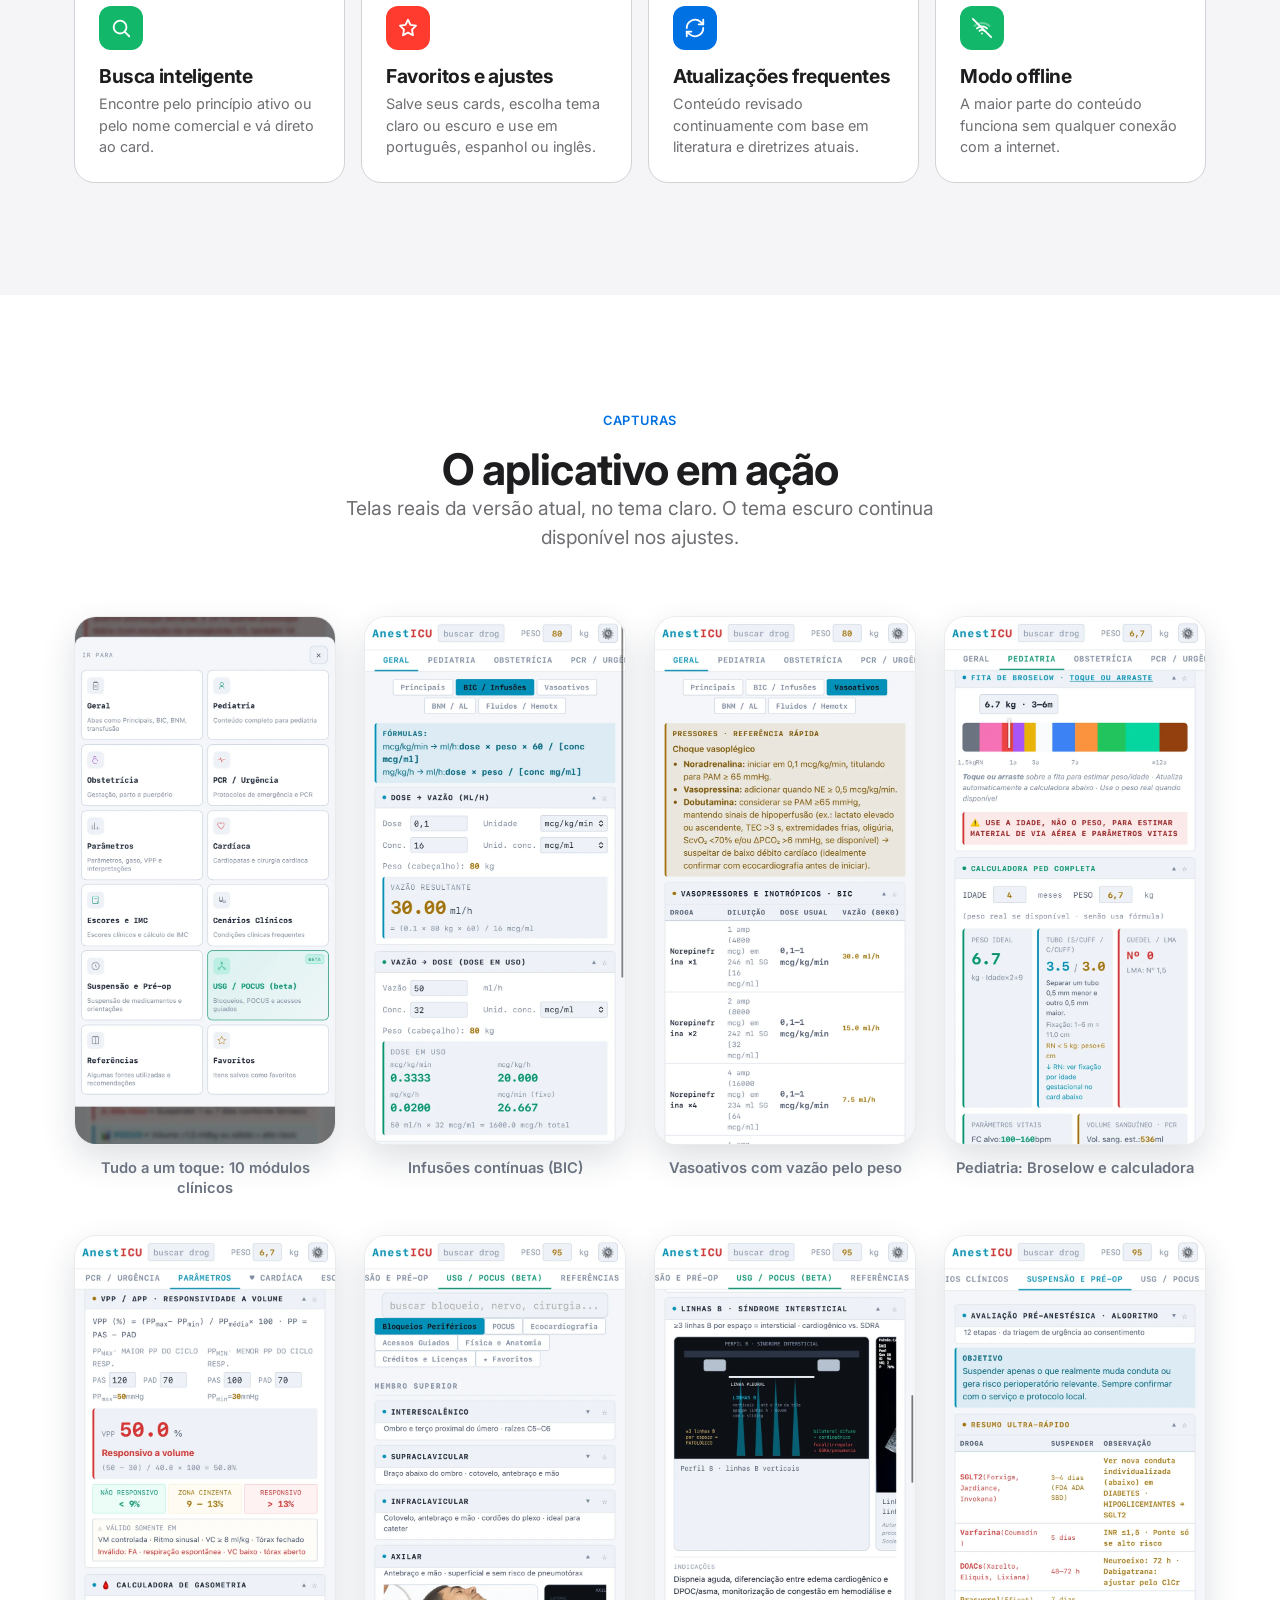
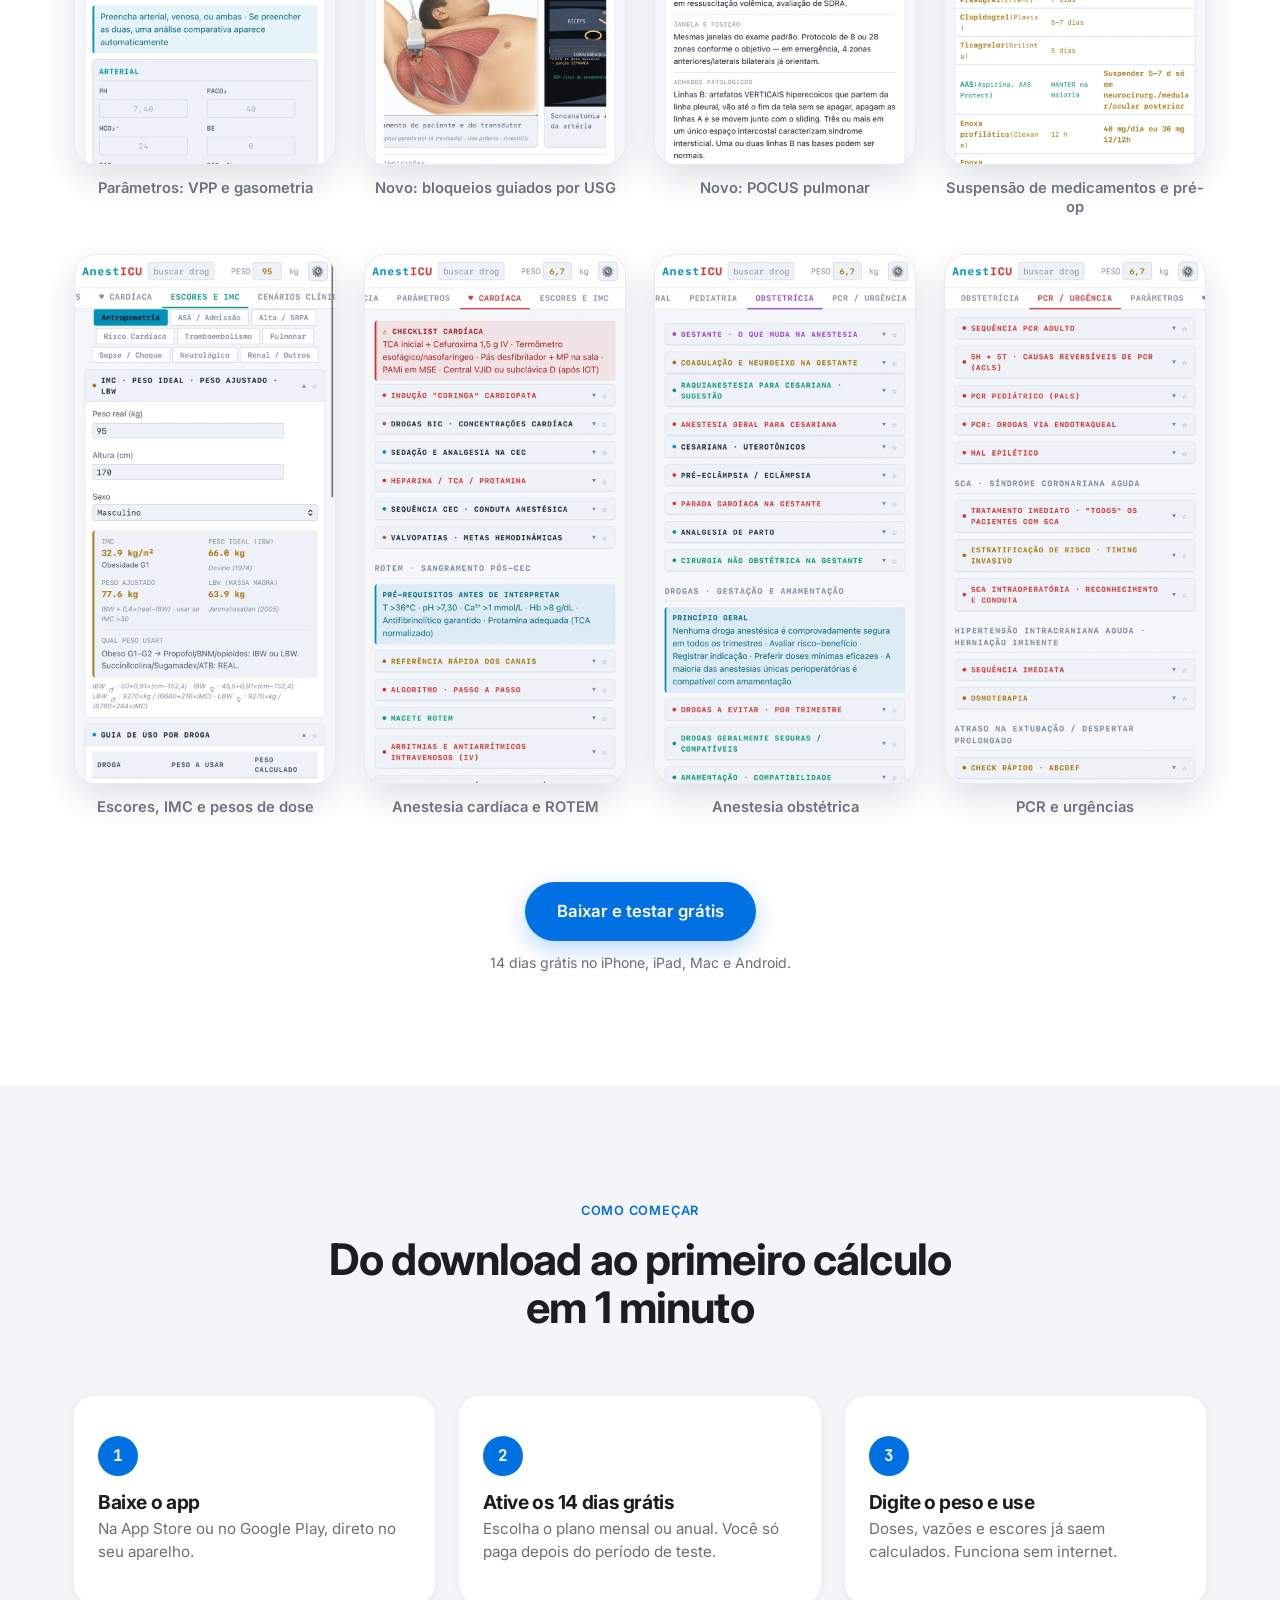
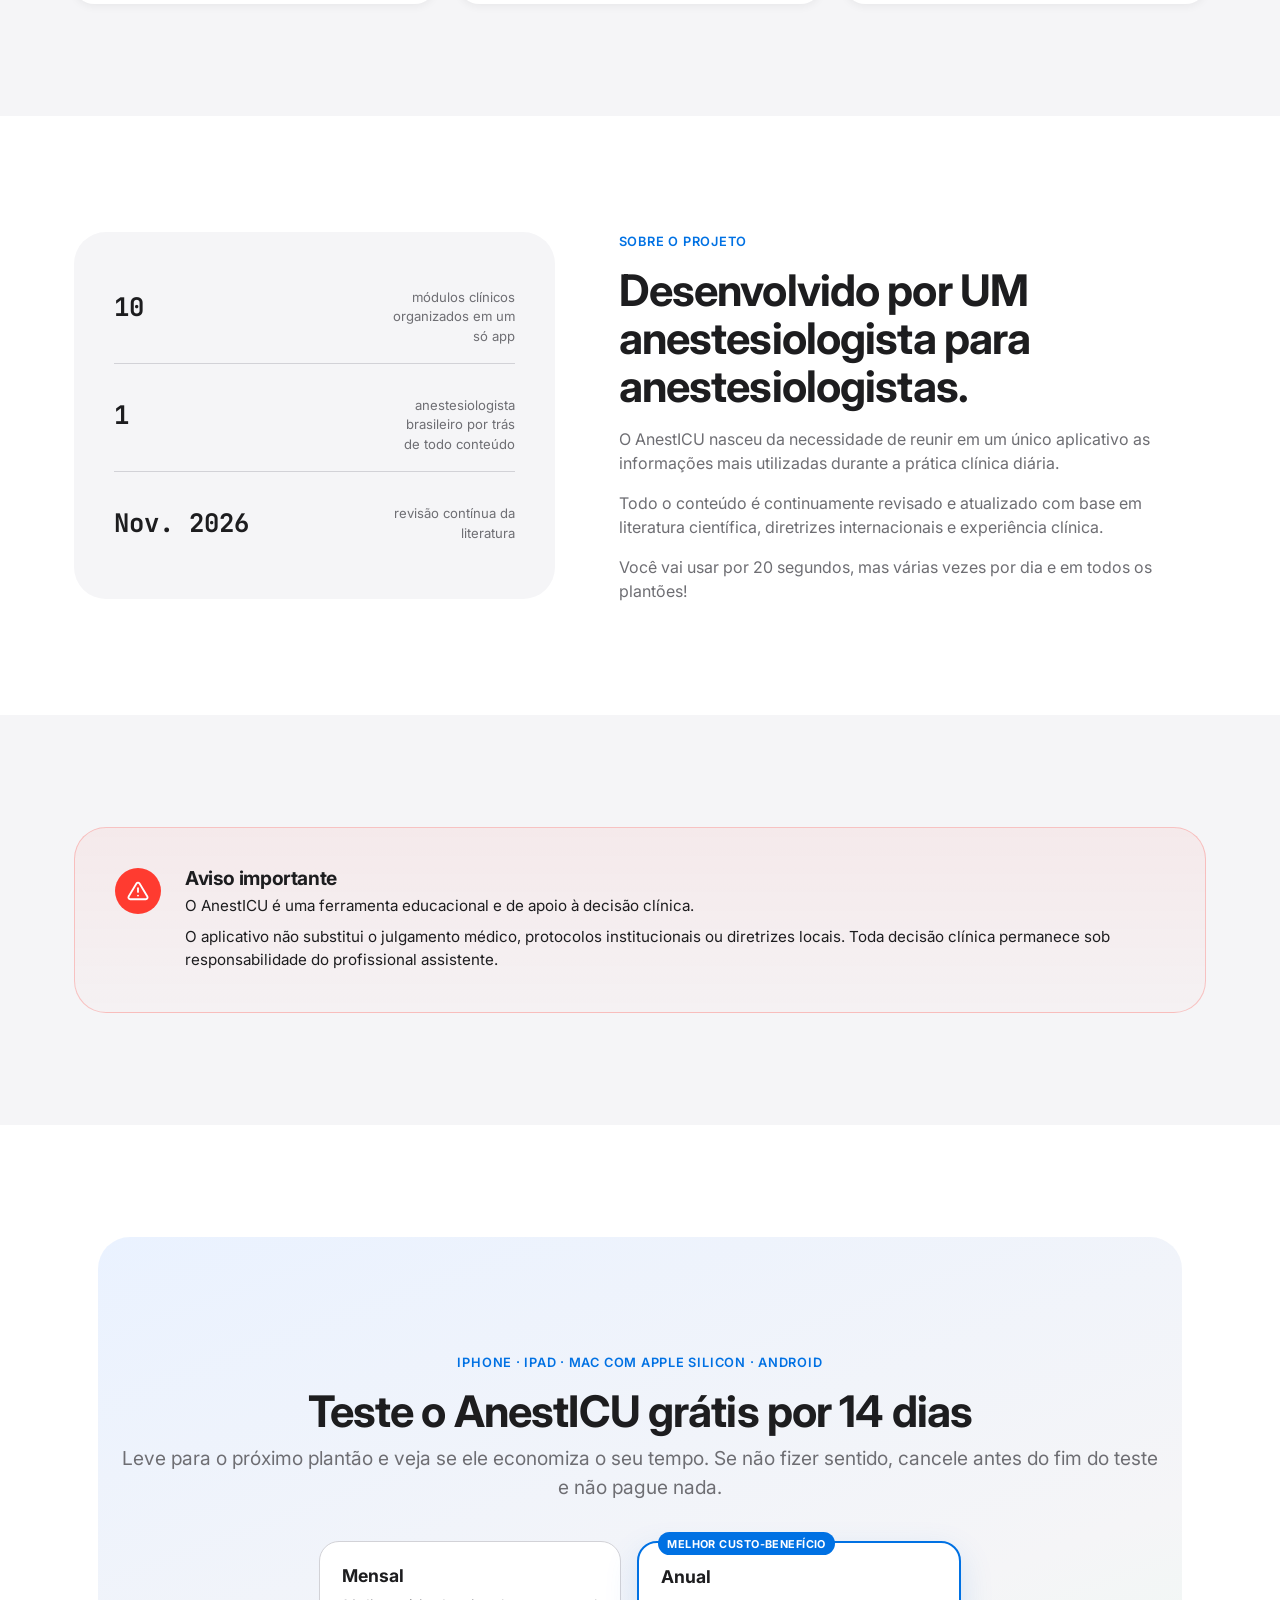
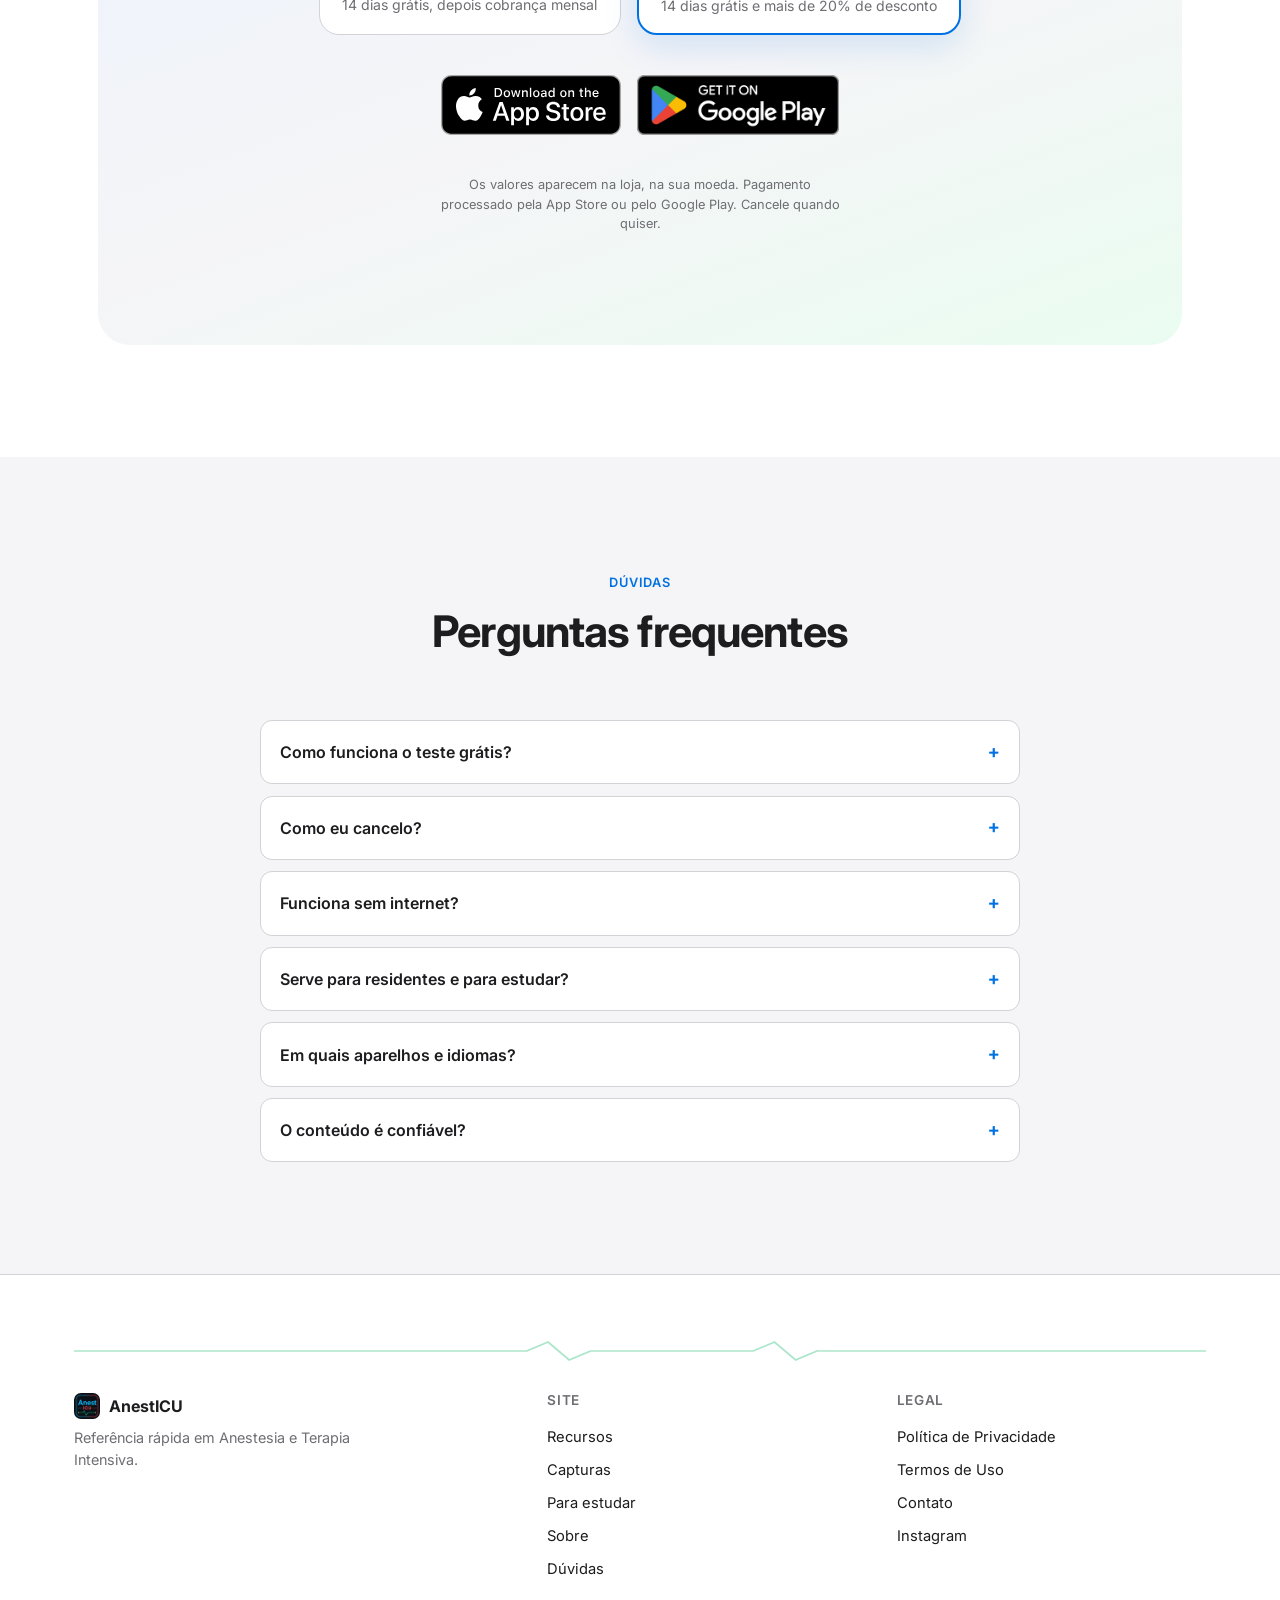
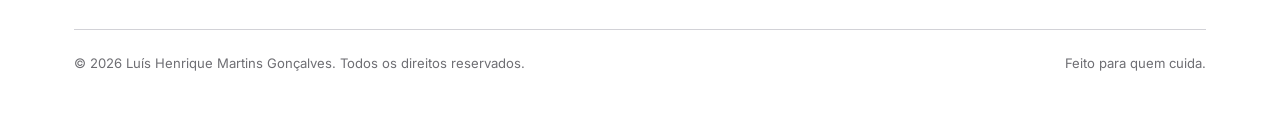
==== commit cfdacf65: "Site mais comercial: teste grátis de 14 dias, casos de uso, passos, planos e FAQ - Hero com proposta" ====
--- a/index.html
+++ b/index.html
@@ -3,8 +3,8 @@
 <head>
 <meta charset="UTF-8" />
 <meta name="viewport" content="width=device-width, initial-scale=1.0" />
-<title>AnestICU — Referência rápida em Anestesia e Terapia Intensiva</title>
-<meta name="description" content="AnestICU reúne protocolos, calculadoras, doses de medicamentos e referências clínicas para anestesiologistas, intensivistas, emergencistas e residentes. Acesso rápido, inclusive offline." />
+<title>AnestICU — Doses, infusões e condutas de Anestesia e UTI | 14 dias grátis</title>
+<meta name="description" content="Doses, infusões, calculadoras, protocolos e USG/POCUS para anestesiologistas, intensivistas e residentes. Funciona offline. Teste grátis por 14 dias no iPhone, iPad, Mac e Android." />
 <meta name="keywords" content="anestesia, terapia intensiva, UTI, anestesiologia, aplicativo médico, calculadora médica, protocolos clínicos, gasometria, ROTEM, via aérea, emergência, POCUS, ultrassom, bloqueios periféricos" />
 <meta name="author" content="Luís Henrique Martins Gonçalves" />
 <link rel="canonical" href="https://drluishmg-code.github.io/anesticu/index.html" />
@@ -17,8 +17,8 @@
 
 <!-- Open Graph -->
 <meta property="og:type" content="website" />
-<meta property="og:title" content="AnestICU — Referência rápida em Anestesia e Terapia Intensiva" />
-<meta property="og:description" content="Protocolos, calculadoras, doses e referências clínicas para uso no centro cirúrgico, UTI e emergência." />
+<meta property="og:title" content="AnestICU — Anestesia e UTI na palma da mão. 14 dias grátis." />
+<meta property="og:description" content="Doses, infusões, calculadoras, protocolos e USG/POCUS para o plantão e para o estudo. Funciona offline." />
 <meta property="og:image" content="https://drluishmg-code.github.io/anesticu/assets/social-preview.png" />
 <meta property="og:url" content="https://drluishmg-code.github.io/anesticu/index.html" />
 <meta property="og:locale" content="pt_BR" />
@@ -26,8 +26,8 @@
 
 <!-- Twitter Card -->
 <meta name="twitter:card" content="summary_large_image" />
-<meta name="twitter:title" content="AnestICU — Referência rápida em Anestesia e Terapia Intensiva" />
-<meta name="twitter:description" content="Protocolos, calculadoras, doses e referências clínicas para anestesiologistas e intensivistas." />
+<meta name="twitter:title" content="AnestICU — Anestesia e UTI na palma da mão. 14 dias grátis." />
+<meta name="twitter:description" content="Doses, infusões, calculadoras, protocolos e USG/POCUS para o plantão e para o estudo. Funciona offline." />
 <meta name="twitter:image" content="https://drluishmg-code.github.io/anesticu/assets/social-preview.png" />
 
 <!-- Fontes (Google Fonts) -->
@@ -57,8 +57,41 @@
   },
   "offers": {
     "@type": "Offer",
-    "category": "subscription"
+    "category": "subscription",
+    "description": "Assinatura mensal ou anual com 14 dias grátis"
   }
+}
+</script>
+<script type="application/ld+json">
+{
+  "@context": "https://schema.org",
+  "@type": "FAQPage",
+  "mainEntity": [
+    {
+      "@type": "Question",
+      "name": "Como funciona o teste grátis?",
+      "acceptedAnswer": {
+        "@type": "Answer",
+        "text": "Ao assinar o plano mensal ou anual pela loja, novos assinantes ganham 14 dias grátis. A cobrança só acontece no fim do período. Se cancelar antes, você não paga nada."
+      }
+    },
+    {
+      "@type": "Question",
+      "name": "Funciona sem internet?",
+      "acceptedAnswer": {
+        "@type": "Answer",
+        "text": "Sim. O conteúdo clínico fica no aparelho e funciona offline. A assinatura é verificada online periodicamente."
+      }
+    },
+    {
+      "@type": "Question",
+      "name": "Em quais aparelhos e idiomas?",
+      "acceptedAnswer": {
+        "@type": "Answer",
+        "text": "iPhone, iPad, Mac com Apple Silicon e Android. O conteúdo está em português, espanhol e inglês, com tema claro ou escuro."
+      }
+    }
+  ]
 }
 </script>
 </head>
@@ -77,7 +110,8 @@
     <nav class="nav-links" aria-label="Navegação principal">
       <a href="#recursos">Recursos</a>
       <a href="#capturas">Capturas</a>
-      <a href="#sobre">Sobre</a>
+      <a href="#estudo">Para estudar</a>
+      <a href="#faq">Dúvidas</a>
       <a href="contact.html">Contato</a>
     </nav>
 
@@ -87,7 +121,7 @@
     </div>
 
     <div class="nav-cta">
-      <a href="#download" class="btn btn-primary" style="padding:0.6rem 1.2rem; font-size:0.88rem;">Baixar</a>
+      <a href="#download" class="btn btn-primary" data-store-link style="padding:0.6rem 1.2rem; font-size:0.88rem;">Testar grátis</a>
       <button class="nav-toggle" aria-label="Abrir menu" aria-expanded="false" aria-controls="navDrawer">
         <span></span><span></span><span></span>
       </button>
@@ -97,7 +131,9 @@
   <div class="nav-drawer" id="navDrawer">
     <a href="#recursos">Recursos</a>
     <a href="#capturas">Capturas</a>
+    <a href="#estudo">Para estudar</a>
     <a href="#sobre">Sobre</a>
+    <a href="#faq">Dúvidas</a>
     <a href="contact.html">Contato</a>
     <a href="privacy.html">Política de Privacidade</a>
     <a href="terms.html">Termos</a>
@@ -116,8 +152,8 @@
       <div class="hero-copy reveal">
         <span class="eyebrow">Feito por anestesiologista · para a linha de frente</span>
         <h1>AnestICU</h1>
-        <p class="lede-title">Referência rápida em Anestesia e Terapia Intensiva.</p>
-        <p class="lede">Protocolos, calculadoras, doses, infusões e referências clínicas desenvolvidas para uso no centro cirúrgico, terapia intensiva e medicina de emergência.</p>
+        <p class="lede-title">Doses, infusões e condutas de Anestesia e UTI em segundos.</p>
+        <p class="lede">Digite o peso e o app calcula. Protocolos, calculadoras, escores e USG/POCUS para consultar no plantão e estudar depois, mesmo sem internet.</p>
 
         <div class="hero-actions">
          
@@ -145,6 +181,12 @@
          class="store-badge">
 </a>
         </div>
+
+        <ul class="hero-perks">
+          <li>14 dias grátis</li>
+          <li>Cancele quando quiser</li>
+          <li>Funciona offline</li>
+        </ul>
 
         <div class="hero-meta">
           <div>
@@ -192,6 +234,10 @@
           Conteúdo revisado clinicamente
         </li>
         <li>
+          <svg viewBox="0 0 24 24" fill="none" stroke="var(--color-blue)" stroke-width="2" stroke-linecap="round" stroke-linejoin="round" aria-hidden="true"><rect x="3" y="5" width="18" height="16" rx="2"/><path d="M3 10h18M8 3v4M16 3v4"/></svg>
+          14 dias grátis para testar
+        </li>
+        <li>
           <svg viewBox="0 0 24 24" fill="none" stroke="var(--color-green)" stroke-width="2" stroke-linecap="round" stroke-linejoin="round" aria-hidden="true"><path d="M12 2v20M2 12h20"/></svg>
           Atualizações frequentes
         </li>
@@ -203,12 +249,63 @@
     </div>
   </div>
 
+  <!-- ===================== PARA QUEM É ===================== -->
+  <section class="section" id="estudo">
+    <div class="container">
+      <div class="section-head center reveal">
+        <span class="eyebrow">No plantão e nos estudos</span>
+        <h2>Consulte em 20 segundos. Estude quando quiser.</h2>
+        <p class="lede">O mesmo app que resolve a dúvida na beira do leito serve para revisar o assunto depois, com calma.</p>
+      </div>
+
+      <div class="use-grid">
+        <div class="use-card reveal">
+          <span class="use-tag blue">Centro cirúrgico</span>
+          <h3>A conta pronta antes da indução</h3>
+          <ul>
+            <li>Doses e vazões calculadas pelo peso do paciente</li>
+            <li>Indução, sequência rápida, via aérea difícil</li>
+            <li>Pediatria, obstetrícia e cirurgia cardíaca</li>
+            <li>O que suspender no pré-operatório</li>
+          </ul>
+        </div>
+
+        <div class="use-card reveal">
+          <span class="use-tag red">UTI e emergência</span>
+          <h3>Conduta à mão quando o tempo é curto</h3>
+          <ul>
+            <li>Vasoativos e infusões contínuas em ml/h</li>
+            <li>PCR, choque, sepse e hemorragia</li>
+            <li>Gasometria interpretada passo a passo</li>
+            <li>Escores, ventilação mecânica e eletrólitos</li>
+          </ul>
+        </div>
+
+        <div class="use-card use-card-accent reveal">
+          <span class="use-tag green">Residência e estudo</span>
+          <h3>Um resumo organizado para revisar</h3>
+          <ul>
+            <li>Bloqueios e POCUS com ilustrações e sonoanatomia</li>
+            <li>Algoritmos em etapas, do pré-anestésico à alta</li>
+            <li>Fórmulas à mostra em cada calculadora</li>
+            <li>Favoritos para montar sua lista de revisão</li>
+          </ul>
+        </div>
+      </div>
+
+      <div class="cta-inline reveal">
+        <a href="#download" class="btn btn-primary btn-lg" data-store-link>Começar os 14 dias grátis</a>
+        <span>Você só paga depois do teste. Cancele quando quiser.</span>
+      </div>
+    </div>
+  </section>
+
   <!-- ===================== RECURSOS ===================== -->
-  <section class="section" id="recursos">
+  <section class="section section-alt" id="recursos">
     <div class="container">
       <div class="section-head center reveal">
         <span class="eyebrow">Recursos</span>
-        <h2>Tudo que você consulta durante o plantão, em um só lugar</h2>
+        <h2>Tudo que você consulta no plantão, em um só app</h2>
         <p class="lede">Do centro cirúrgico à UTI, passando pela emergência — organizado para ser encontrado em segundos.</p>
       </div>
 
@@ -339,7 +436,7 @@
   </section>
 
   <!-- ===================== CAPTURAS DE TELA ===================== -->
-  <section class="section section-alt" id="capturas">
+  <section class="section" id="capturas">
     <div class="container">
       <div class="section-head center reveal">
         <span class="eyebrow">Capturas</span>
@@ -412,6 +509,41 @@
 
     </div>
     <p class="gallery-hint" aria-hidden="true">Deslize para ver mais →</p>
+
+    <div class="container">
+      <div class="cta-inline reveal">
+        <a href="#download" class="btn btn-primary btn-lg" data-store-link>Baixar e testar grátis</a>
+        <span>14 dias grátis no iPhone, iPad, Mac e Android.</span>
+      </div>
+    </div>
+  </section>
+
+  <!-- ===================== COMO COMEÇAR ===================== -->
+  <section class="section section-alt" id="comecar">
+    <div class="container">
+      <div class="section-head center reveal">
+        <span class="eyebrow">Como começar</span>
+        <h2>Do download ao primeiro cálculo em 1 minuto</h2>
+      </div>
+
+      <ol class="steps">
+        <li class="reveal">
+          <span class="step-n">1</span>
+          <h3>Baixe o app</h3>
+          <p>Na App Store ou no Google Play, direto no seu aparelho.</p>
+        </li>
+        <li class="reveal">
+          <span class="step-n">2</span>
+          <h3>Ative os 14 dias grátis</h3>
+          <p>Escolha o plano mensal ou anual. Você só paga depois do período de teste.</p>
+        </li>
+        <li class="reveal">
+          <span class="step-n">3</span>
+          <h3>Digite o peso e use</h3>
+          <p>Doses, vazões e escores já saem calculados. Funciona sem internet.</p>
+        </li>
+      </ol>
+    </div>
   </section>
 
   <!-- ===================== SOBRE ===================== -->
@@ -453,9 +585,22 @@
   <section class="section" id="download">
     <div class="container">
       <div class="final-cta reveal">
-        <span class="eyebrow">Disponível para iPhone, iPad, Mac com Apple Silicon e Android</span>
-        <h2>Leve o AnestICU para o seu plantão</h2>
-        <p class="lede">Assinatura mensal ou anual, processada com segurança pela App Store ou pelo Google Play.</p>
+        <span class="eyebrow">iPhone · iPad · Mac com Apple Silicon · Android</span>
+        <h2>Teste o AnestICU grátis por 14 dias</h2>
+        <p class="lede">Leve para o próximo plantão e veja se ele economiza o seu tempo. Se não fizer sentido, cancele antes do fim do teste e não pague nada.</p>
+
+        <div class="plans">
+          <div class="plan">
+            <span class="plan-name">Mensal</span>
+            <span class="plan-desc">14 dias grátis, depois cobrança mensal</span>
+          </div>
+          <div class="plan plan-featured">
+            <span class="plan-badge">Melhor custo-benefício</span>
+            <span class="plan-name">Anual</span>
+            <span class="plan-desc">14 dias grátis e mais de 20% de desconto</span>
+          </div>
+        </div>
+
         <div class="hero-actions">
 <a href="https://apps.apple.com/br/app/id6787523253"
    target="_blank"
@@ -479,6 +624,45 @@
          class="store-badge">
 </a>
         </div>
+
+        <p class="cta-small">Os valores aparecem na loja, na sua moeda. Pagamento processado pela App Store ou pelo Google Play. Cancele quando quiser.</p>
+      </div>
+    </div>
+  </section>
+
+  <!-- ===================== PERGUNTAS FREQUENTES ===================== -->
+  <section class="section section-alt" id="faq">
+    <div class="container">
+      <div class="section-head center reveal">
+        <span class="eyebrow">Dúvidas</span>
+        <h2>Perguntas frequentes</h2>
+      </div>
+
+      <div class="faq reveal">
+        <details>
+          <summary>Como funciona o teste grátis?</summary>
+          <p>Ao assinar o plano mensal ou anual pela loja, novos assinantes ganham 14 dias grátis. A cobrança só acontece no fim do período. Se cancelar antes, você não paga nada.</p>
+        </details>
+        <details>
+          <summary>Como eu cancelo?</summary>
+          <p>Direto nas assinaturas da App Store ou do Google Play, em poucos toques. Não precisa falar com ninguém.</p>
+        </details>
+        <details>
+          <summary>Funciona sem internet?</summary>
+          <p>Sim. O conteúdo clínico fica no aparelho e funciona offline, inclusive no centro cirúrgico sem sinal. A assinatura é verificada online periodicamente.</p>
+        </details>
+        <details>
+          <summary>Serve para residentes e para estudar?</summary>
+          <p>Sim. Além da consulta rápida, o app traz algoritmos em etapas, bloqueios e POCUS com ilustrações, fórmulas à mostra nas calculadoras e favoritos para organizar a revisão.</p>
+        </details>
+        <details>
+          <summary>Em quais aparelhos e idiomas?</summary>
+          <p>iPhone, iPad, Mac com Apple Silicon e Android. O conteúdo está em português, espanhol e inglês, com tema claro ou escuro.</p>
+        </details>
+        <details>
+          <summary>O conteúdo é confiável?</summary>
+          <p>O conteúdo é escrito e revisado por anestesiologista, com base em literatura e diretrizes atuais, e recebe atualizações frequentes. Ele apoia a decisão clínica, mas não substitui o julgamento médico nem os protocolos da sua instituição.</p>
+        </details>
       </div>
     </div>
   </section>
@@ -506,7 +690,9 @@
         <ul>
           <li><a href="#recursos">Recursos</a></li>
           <li><a href="#capturas">Capturas</a></li>
+          <li><a href="#estudo">Para estudar</a></li>
           <li><a href="#sobre">Sobre</a></li>
+          <li><a href="#faq">Dúvidas</a></li>
         </ul>
       </div>
 
@@ -528,6 +714,11 @@
   </div>
 </footer>
 
+<div class="sticky-cta" aria-hidden="true">
+  <span><strong>14 dias grátis</strong> · cancele quando quiser</span>
+  <a href="#download" class="btn btn-primary" data-store-link tabindex="-1">Baixar</a>
+</div>
+
 <button class="back-to-top" aria-label="Voltar ao topo">
   <svg viewBox="0 0 24 24" fill="none" stroke="currentColor" stroke-width="2" stroke-linecap="round" stroke-linejoin="round"><path d="M12 19V5"/><path d="M5 12l7-7 7 7"/></svg>
 </button>
--- a/style.css
+++ b/style.css
@@ -1546,3 +1546,300 @@
         font-size:.86rem;
     }
 }
+
+
+/* ==========================================================================
+   Nov/2026 — versão comercial: teste grátis, casos de uso, passos, planos, FAQ
+   ========================================================================== */
+
+.hero-perks{
+    list-style:none;
+    display:flex;
+    flex-wrap:wrap;
+    gap:.4rem 1.1rem;
+    margin:calc(var(--space-sm) * -1) 0 var(--space-lg);
+    font-size:.9rem;
+    font-weight:600;
+    color:var(--color-text);
+}
+
+.hero-perks li::before{
+    content:"✓";
+    color:var(--color-green);
+    font-weight:800;
+    margin-right:.35rem;
+}
+
+/* Casos de uso */
+.use-grid{
+    display:grid;
+    grid-template-columns:repeat(3, minmax(0, 1fr));
+    gap:var(--space-md);
+}
+
+.use-card{
+    background:var(--color-bg);
+    border:1px solid var(--color-border);
+    border-radius:var(--radius-md);
+    padding:var(--space-lg) var(--space-md);
+}
+
+.use-card-accent{
+    border-color:var(--color-green);
+    box-shadow:0 12px 34px rgba(18,183,106,.12);
+}
+
+.use-tag{
+    display:inline-block;
+    font-family:var(--font-mono);
+    font-size:.72rem;
+    font-weight:700;
+    letter-spacing:.04em;
+    text-transform:uppercase;
+    padding:.3rem .65rem;
+    border-radius:999px;
+    margin-bottom:var(--space-sm);
+}
+
+.use-tag.blue{ background:rgba(0,113,227,.1); color:var(--color-blue-dark); }
+.use-tag.red{ background:rgba(255,59,48,.1); color:var(--color-red-dark); }
+.use-tag.green{ background:rgba(18,183,106,.12); color:#0b7a46; }
+
+.use-card h3{
+    margin-bottom:var(--space-sm);
+}
+
+.use-card ul{
+    list-style:none;
+    display:grid;
+    gap:.55rem;
+    font-size:.95rem;
+    color:var(--color-text-secondary);
+}
+
+.use-card li{
+    position:relative;
+    padding-left:1.4rem;
+}
+
+.use-card li::before{
+    content:"✓";
+    position:absolute;
+    left:0;
+    color:var(--color-green);
+    font-weight:800;
+}
+
+/* Chamada no meio da página */
+.cta-inline{
+    display:flex;
+    flex-direction:column;
+    align-items:center;
+    gap:.7rem;
+    margin-top:var(--space-xl);
+    text-align:center;
+}
+
+.cta-inline span{
+    font-size:.88rem;
+    color:var(--color-text-secondary);
+}
+
+/* Passos */
+.steps{
+    list-style:none;
+    display:grid;
+    grid-template-columns:repeat(3, minmax(0, 1fr));
+    gap:var(--space-md);
+}
+
+.steps li{
+    background:var(--color-bg);
+    border-radius:var(--radius-md);
+    padding:var(--space-lg) var(--space-md);
+    box-shadow:var(--shadow-sm);
+}
+
+.step-n{
+    display:inline-flex;
+    align-items:center;
+    justify-content:center;
+    width:40px;
+    height:40px;
+    border-radius:50%;
+    background:var(--color-blue);
+    color:#fff;
+    font-family:var(--font-mono);
+    font-weight:700;
+    margin-bottom:var(--space-sm);
+}
+
+.steps h3{
+    margin-bottom:.35rem;
+}
+
+.steps p{
+    font-size:.95rem;
+}
+
+/* Planos na chamada final */
+.plans{
+    display:flex;
+    flex-wrap:wrap;
+    justify-content:center;
+    gap:var(--space-sm);
+    margin-bottom:var(--space-lg);
+}
+
+.plan{
+    position:relative;
+    display:flex;
+    flex-direction:column;
+    gap:.25rem;
+    min-width:240px;
+    background:#fff;
+    border:1px solid var(--color-border);
+    border-radius:var(--radius-md);
+    padding:1.3rem 1.4rem 1.1rem;
+    text-align:left;
+}
+
+.plan-featured{
+    border:2px solid var(--color-blue);
+    box-shadow:0 12px 34px rgba(0,113,227,.14);
+}
+
+.plan-badge{
+    position:absolute;
+    top:-11px;
+    left:1.2rem;
+    background:var(--color-blue);
+    color:#fff;
+    font-size:.68rem;
+    font-weight:700;
+    letter-spacing:.04em;
+    text-transform:uppercase;
+    padding:.2rem .6rem;
+    border-radius:999px;
+}
+
+.plan-name{
+    font-weight:700;
+    font-size:1.1rem;
+}
+
+.plan-desc{
+    font-size:.88rem;
+    color:var(--color-text-secondary);
+}
+
+.final-cta p.cta-small{
+    font-size:.8rem;
+    color:var(--color-text-secondary);
+    max-width:52ch;
+    margin:var(--space-md) auto 0;
+}
+
+/* FAQ */
+.faq{
+    max-width:760px;
+    margin-inline:auto;
+    display:grid;
+    gap:.7rem;
+}
+
+.faq details{
+    background:var(--color-bg);
+    border:1px solid var(--color-border);
+    border-radius:var(--radius-sm);
+    padding:0 1.2rem;
+}
+
+.faq summary{
+    cursor:pointer;
+    list-style:none;
+    display:flex;
+    justify-content:space-between;
+    align-items:center;
+    gap:1rem;
+    padding:1.05rem 0;
+    font-weight:600;
+}
+
+.faq summary::-webkit-details-marker{
+    display:none;
+}
+
+.faq summary::after{
+    content:"+";
+    font-family:var(--font-mono);
+    font-size:1.2rem;
+    color:var(--color-blue);
+    transition:transform var(--dur-fast) var(--ease);
+}
+
+.faq details[open] summary::after{
+    transform:rotate(45deg);
+}
+
+.faq details p{
+    padding-bottom:1.1rem;
+    font-size:.95rem;
+    color:var(--color-text-secondary);
+}
+
+/* Barra fixa de download (só no celular) */
+.sticky-cta{
+    display:none;
+}
+
+@media (max-width:860px){
+    .hero-perks{
+        justify-content:center;
+    }
+
+    .use-grid,
+    .steps{
+        grid-template-columns:1fr;
+    }
+
+    .plan{
+        width:100%;
+    }
+
+    .sticky-cta{
+        position:fixed;
+        left:0;
+        right:0;
+        bottom:0;
+        z-index:60;
+        display:flex;
+        align-items:center;
+        justify-content:space-between;
+        gap:.8rem;
+        padding:.7rem var(--space-sm) calc(.7rem + env(safe-area-inset-bottom));
+        background:rgba(255,255,255,.96);
+        backdrop-filter:blur(14px);
+        border-top:1px solid var(--color-border);
+        font-size:.84rem;
+        transform:translateY(110%);
+        transition:transform var(--dur-med) var(--ease);
+    }
+
+    .sticky-cta.is-visible{
+        transform:translateY(0);
+    }
+
+    .sticky-cta .btn{
+        padding:.6rem 1.3rem;
+        font-size:.9rem;
+    }
+
+    .back-to-top{
+        inset-block-end:84px;
+    }
+
+    .site-footer{
+        padding-bottom:84px;
+    }
+}
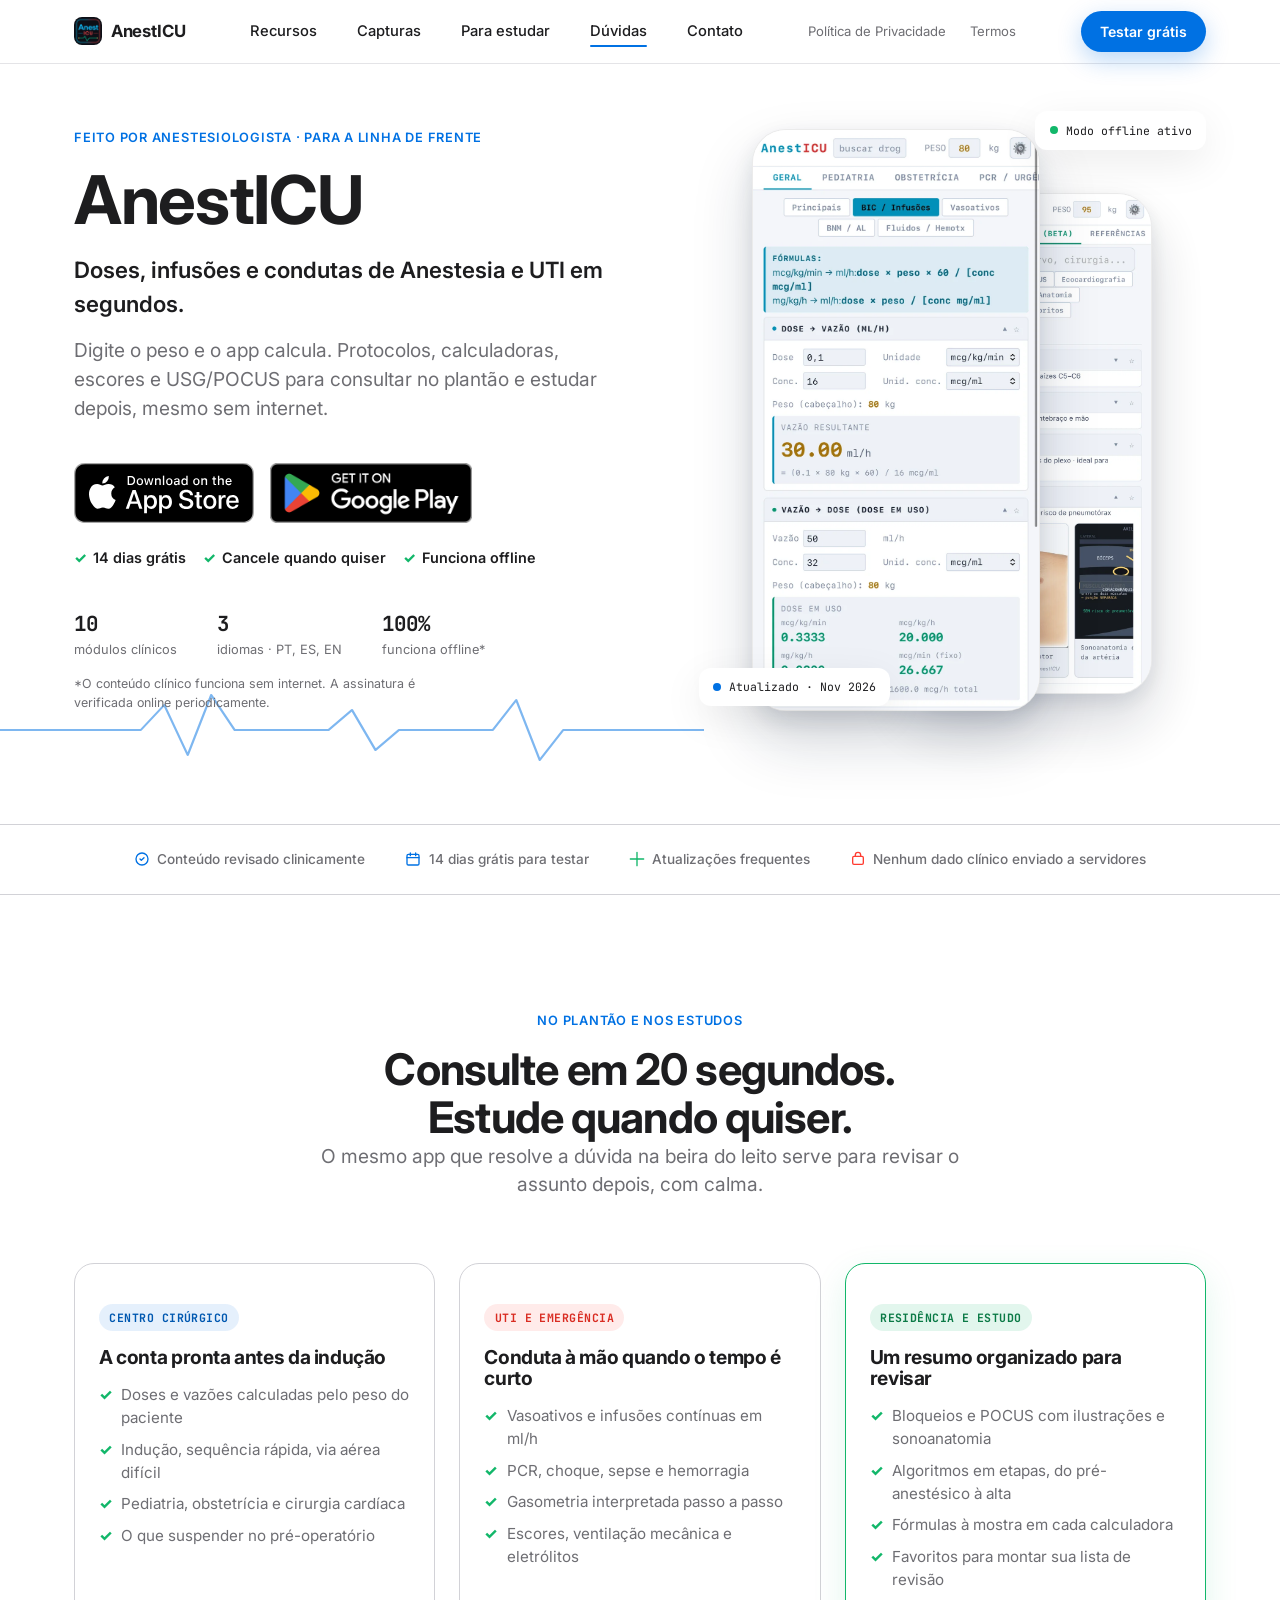
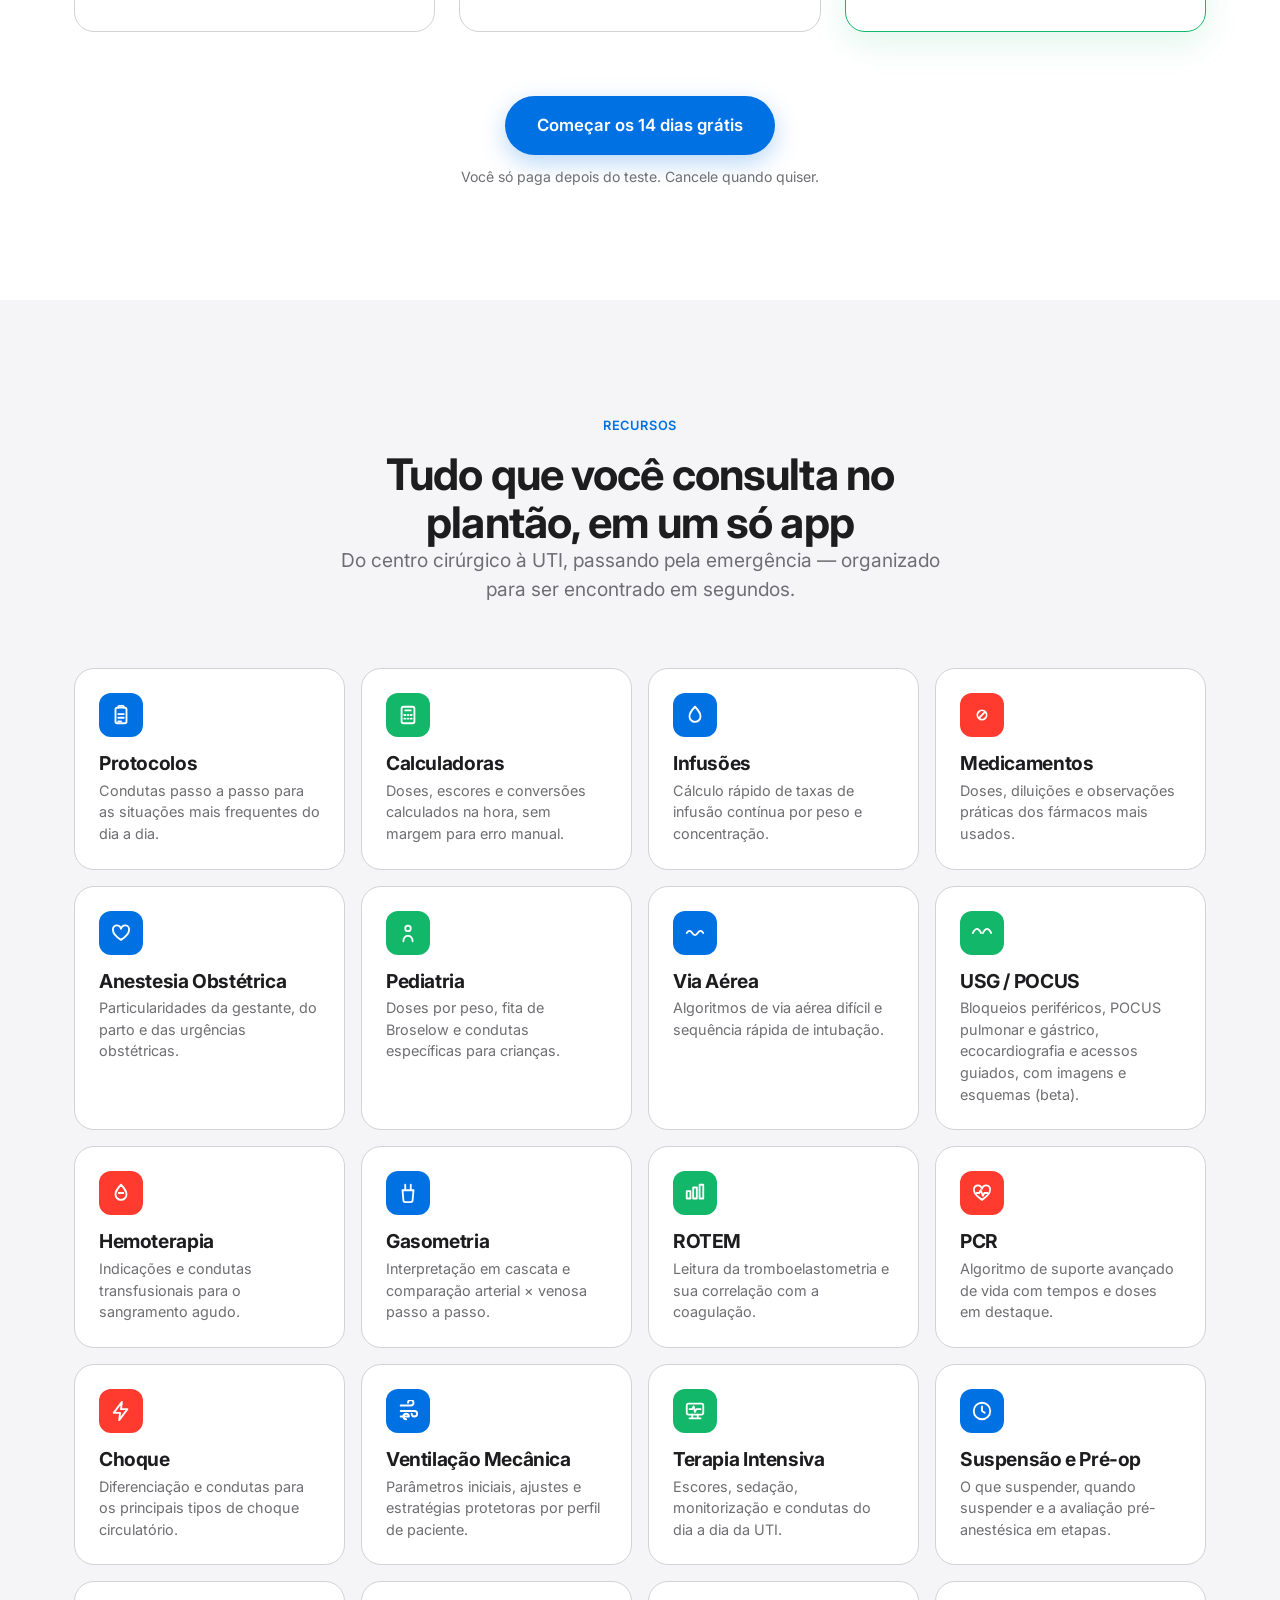
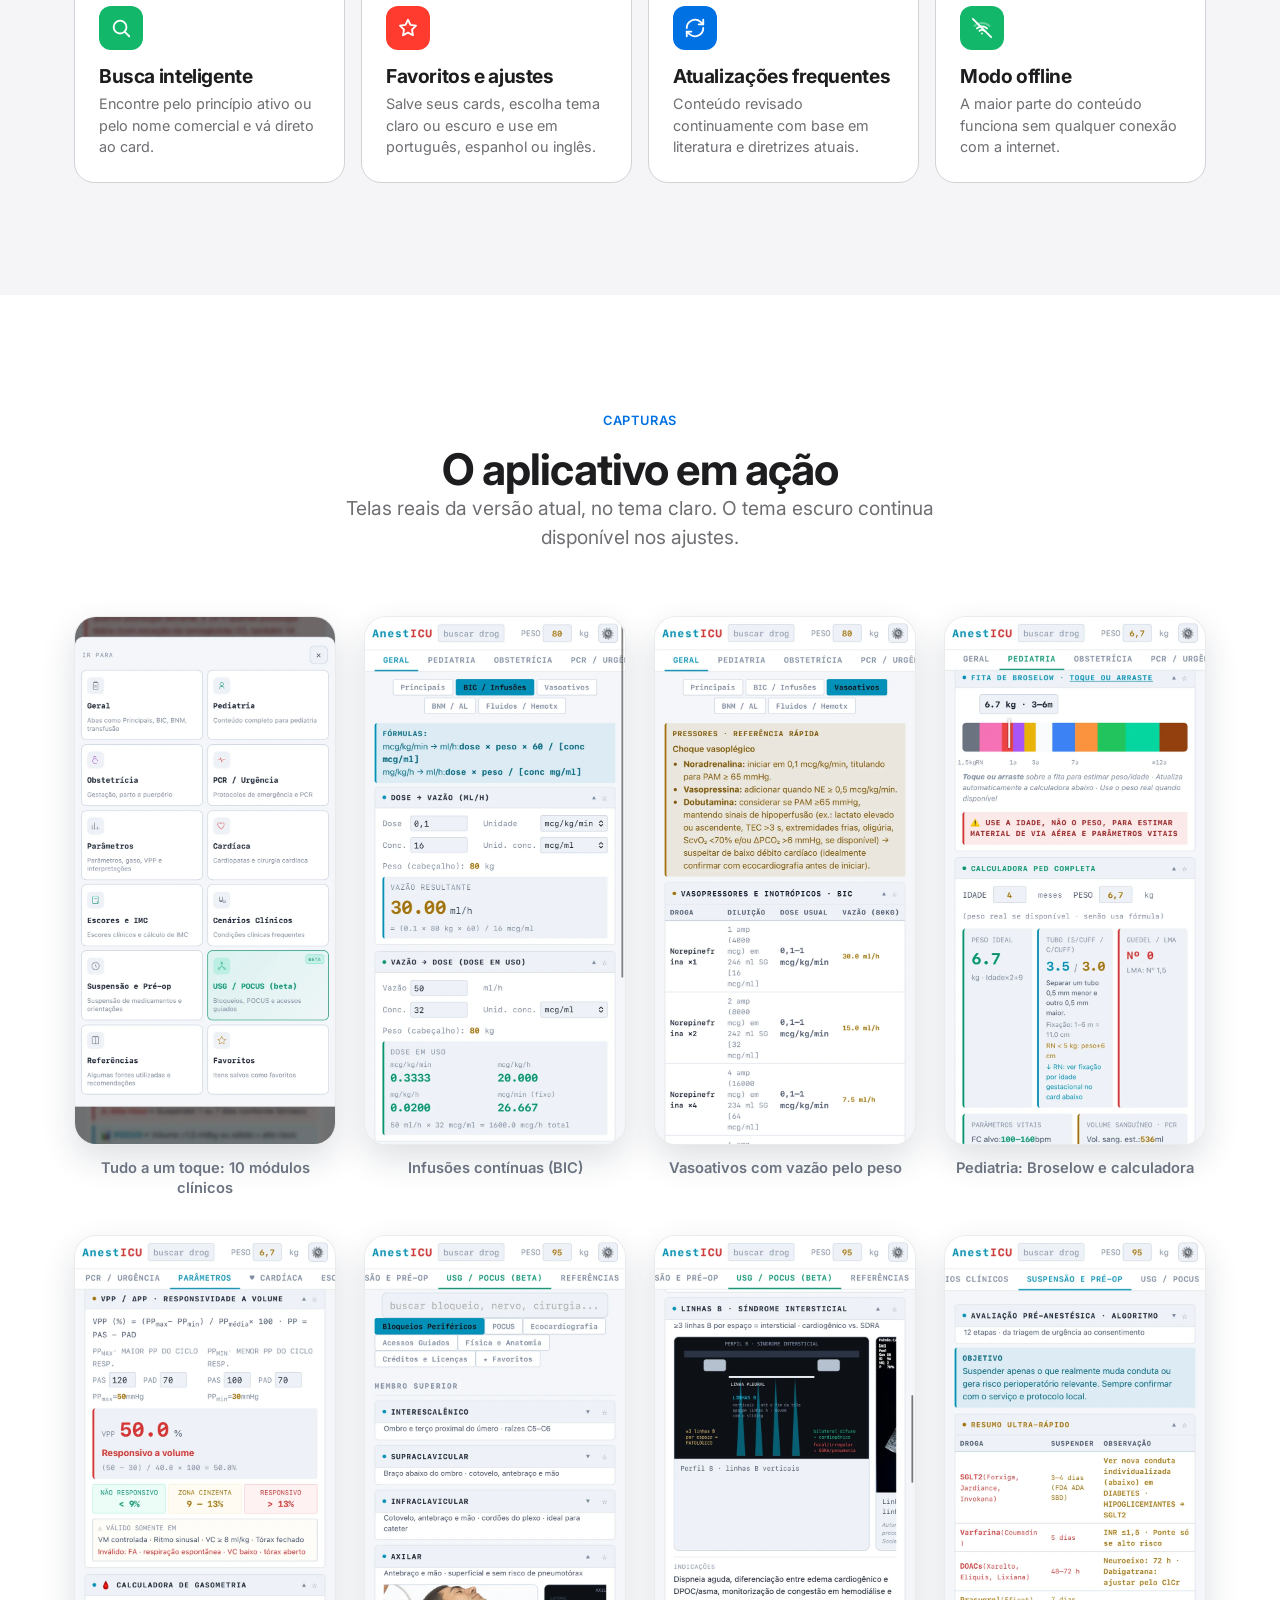
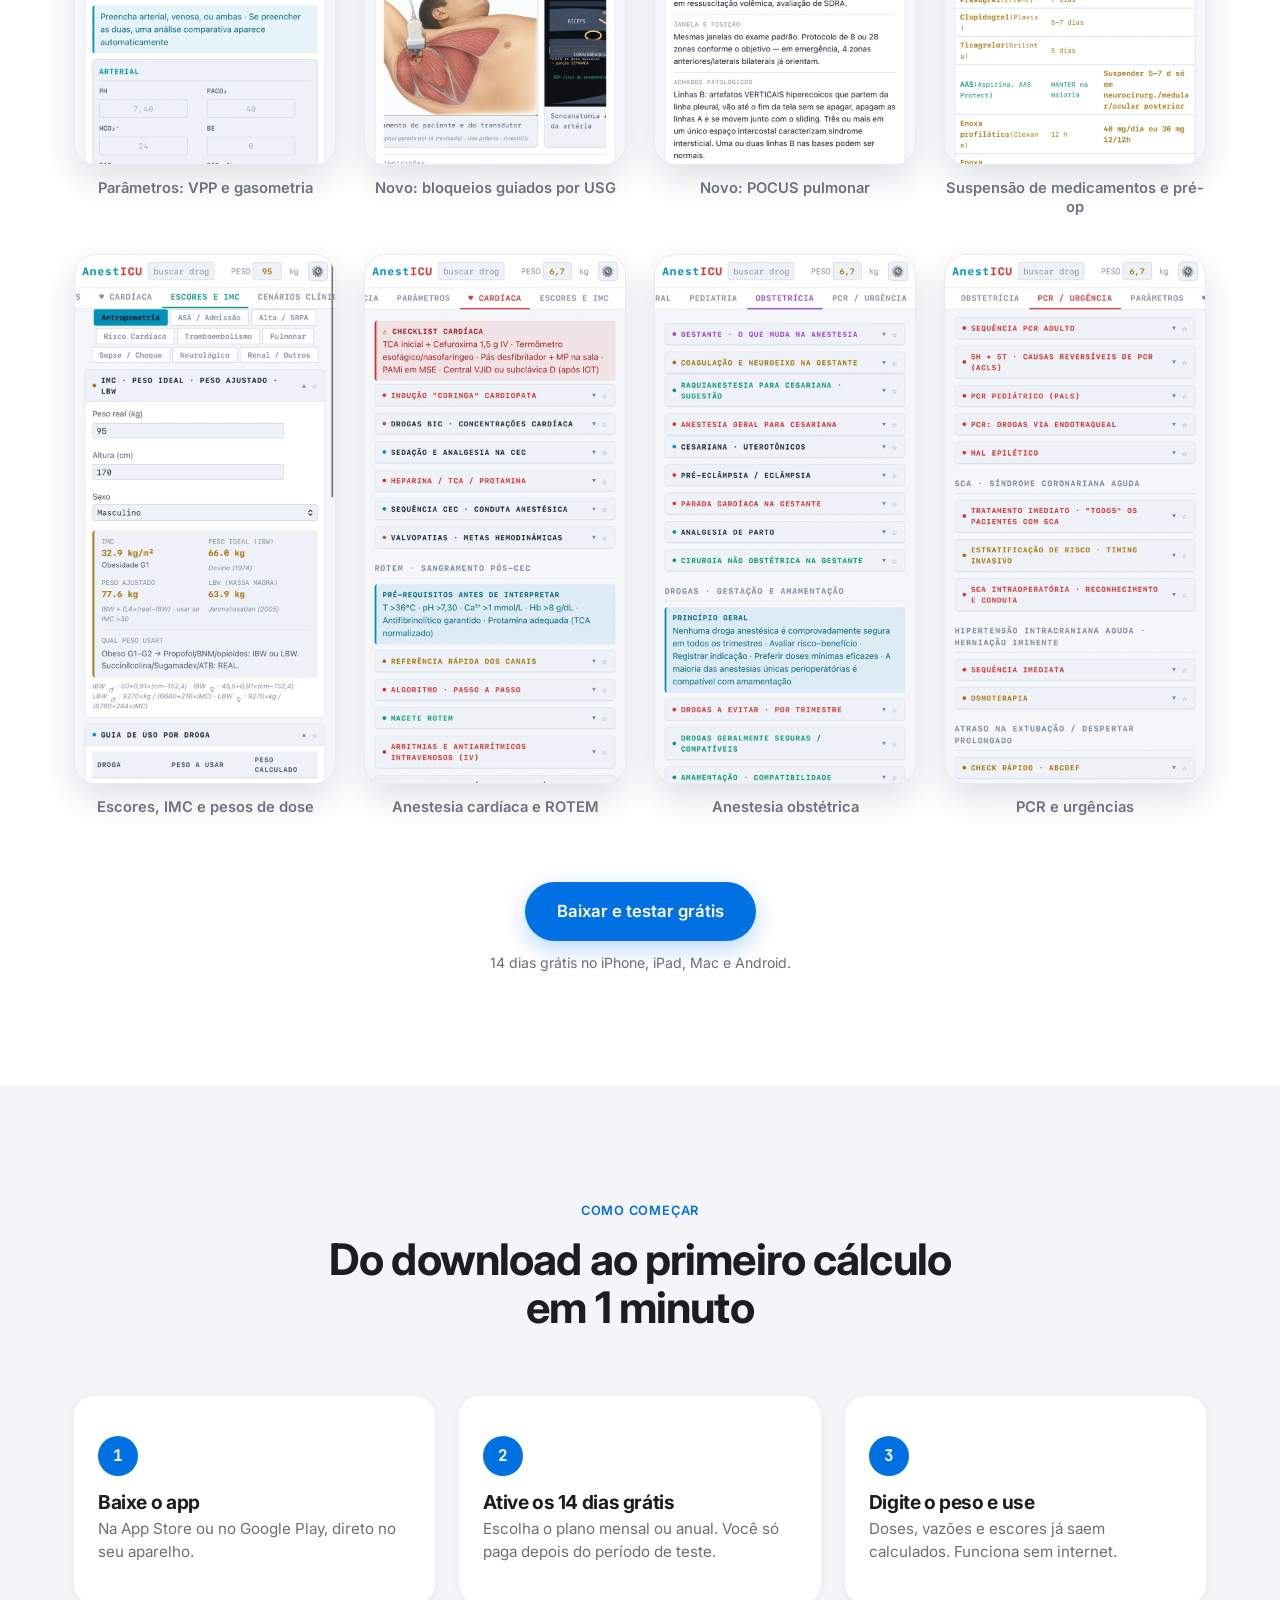
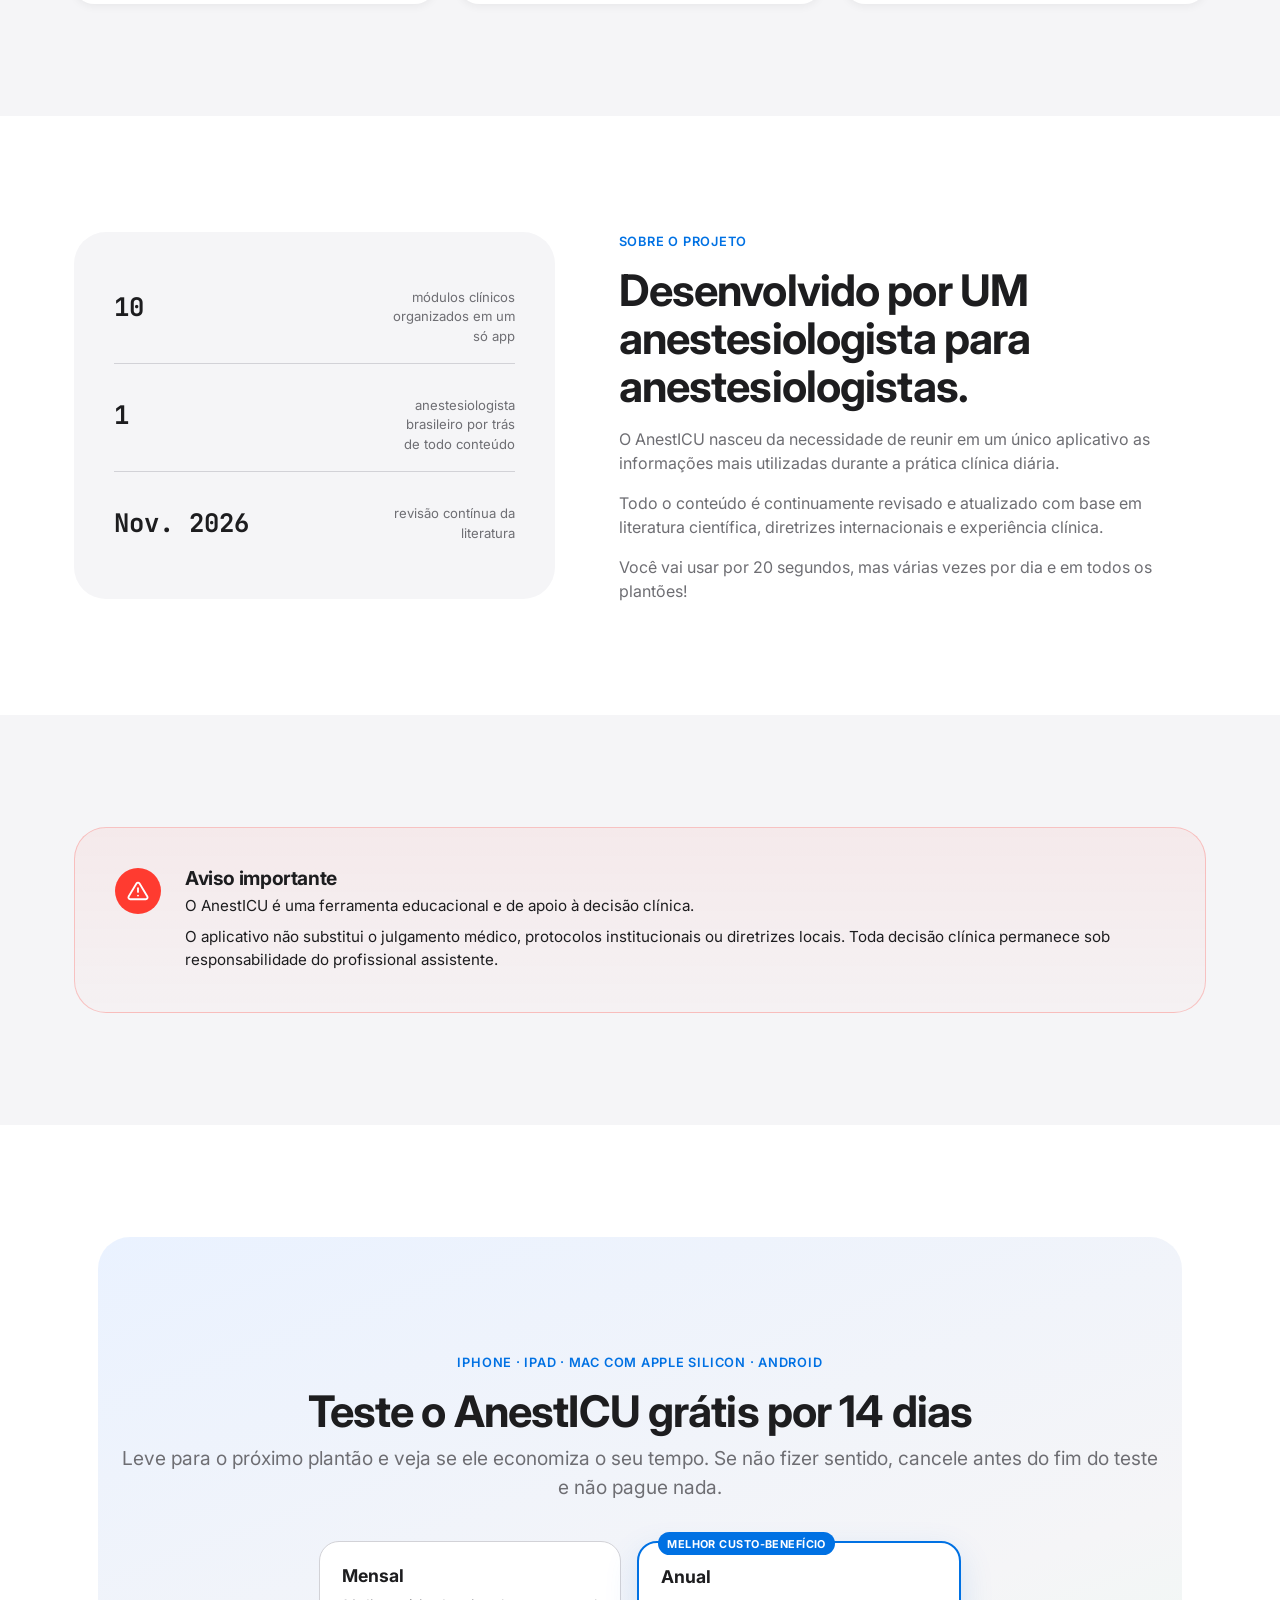
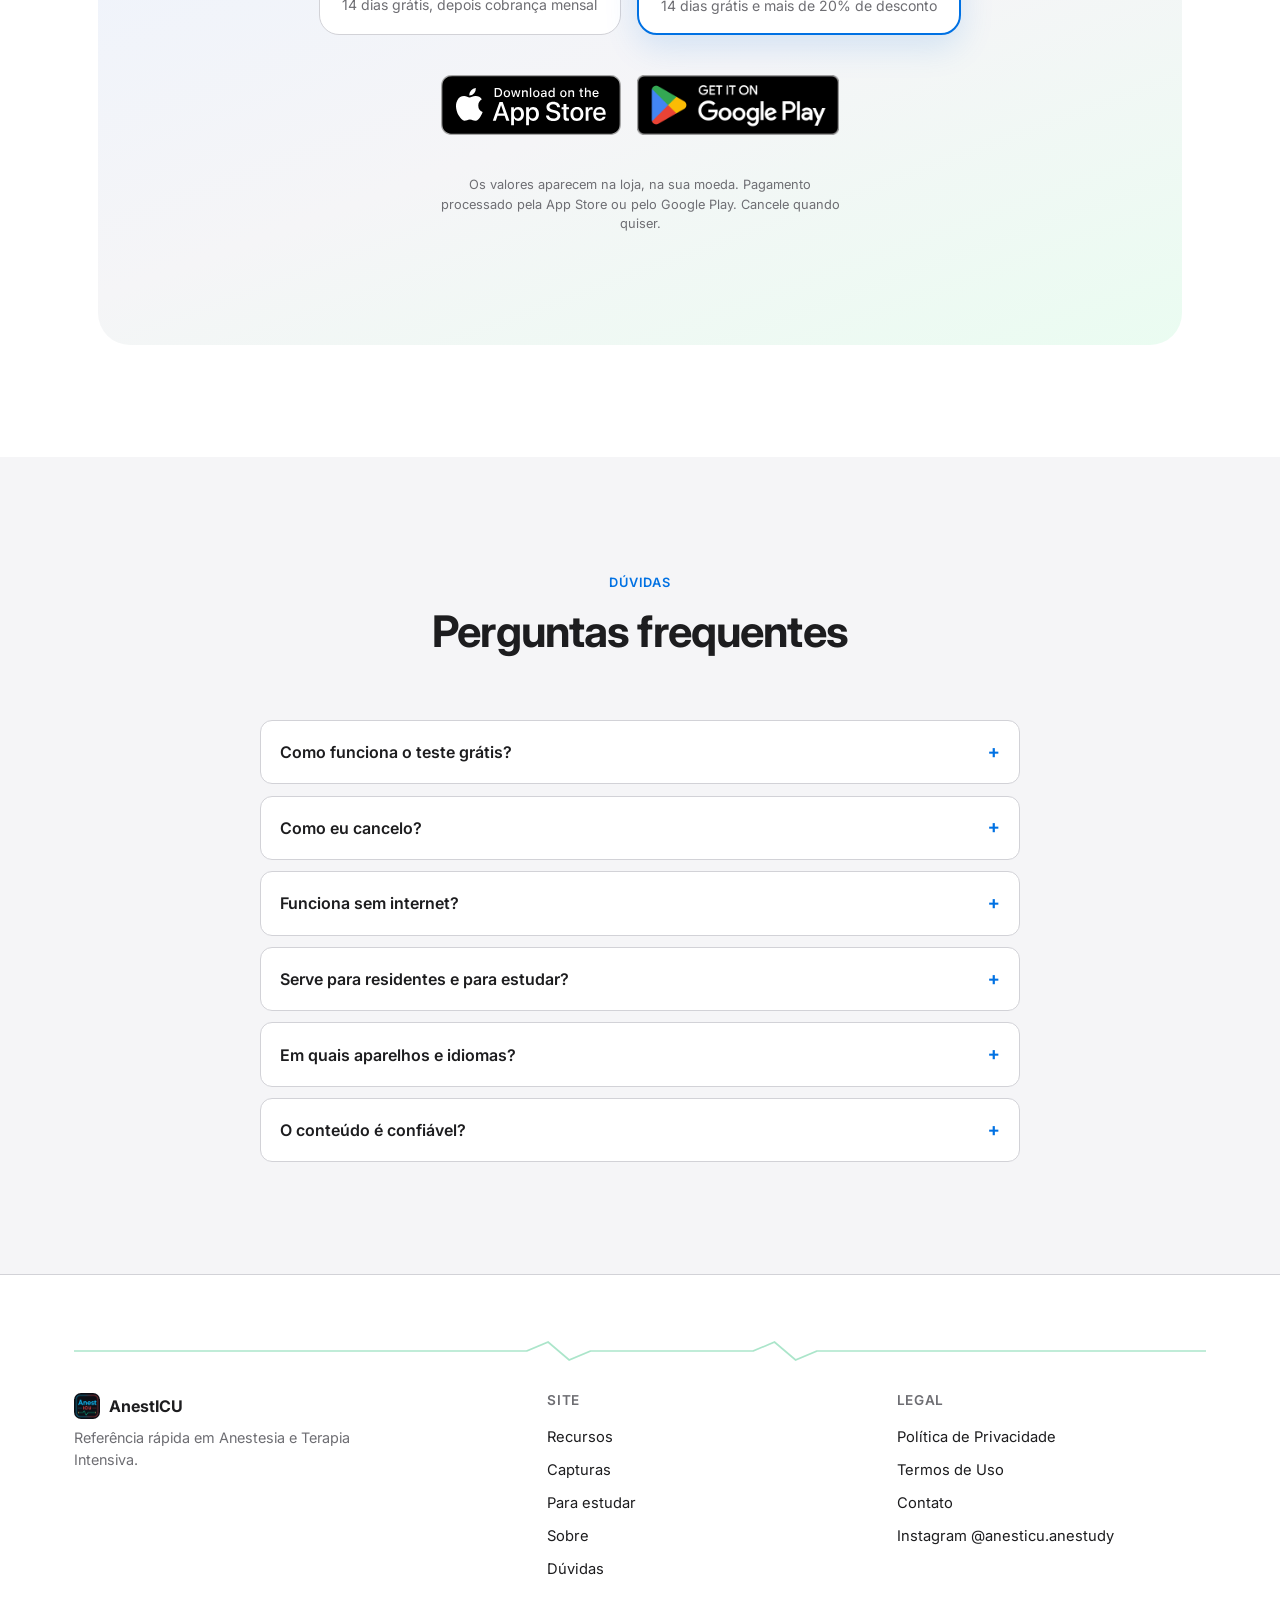
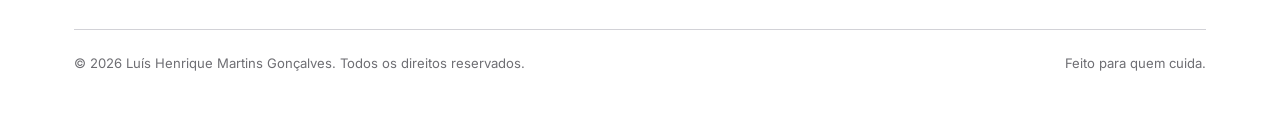
==== commit eefe7031: "Atualiza link do Instagram para @anesticu.anestudy Co-Authored-By: Claude Fable 5.2 <noreply@anthrop" ====
--- a/index.html
+++ b/index.html
@@ -702,7 +702,7 @@
           <li><a href="privacy.html">Política de Privacidade</a></li>
           <li><a href="terms.html">Termos de Uso</a></li>
           <li><a href="contact.html">Contato</a></li>
-          <li><a href="https://instagram.com/anesticu" target="_blank" rel="noopener">Instagram</a></li>
+          <li><a href="https://www.instagram.com/anesticu.anestudy" target="_blank" rel="noopener">Instagram @anesticu.anestudy</a></li>
         </ul>
       </div>
     </div>
